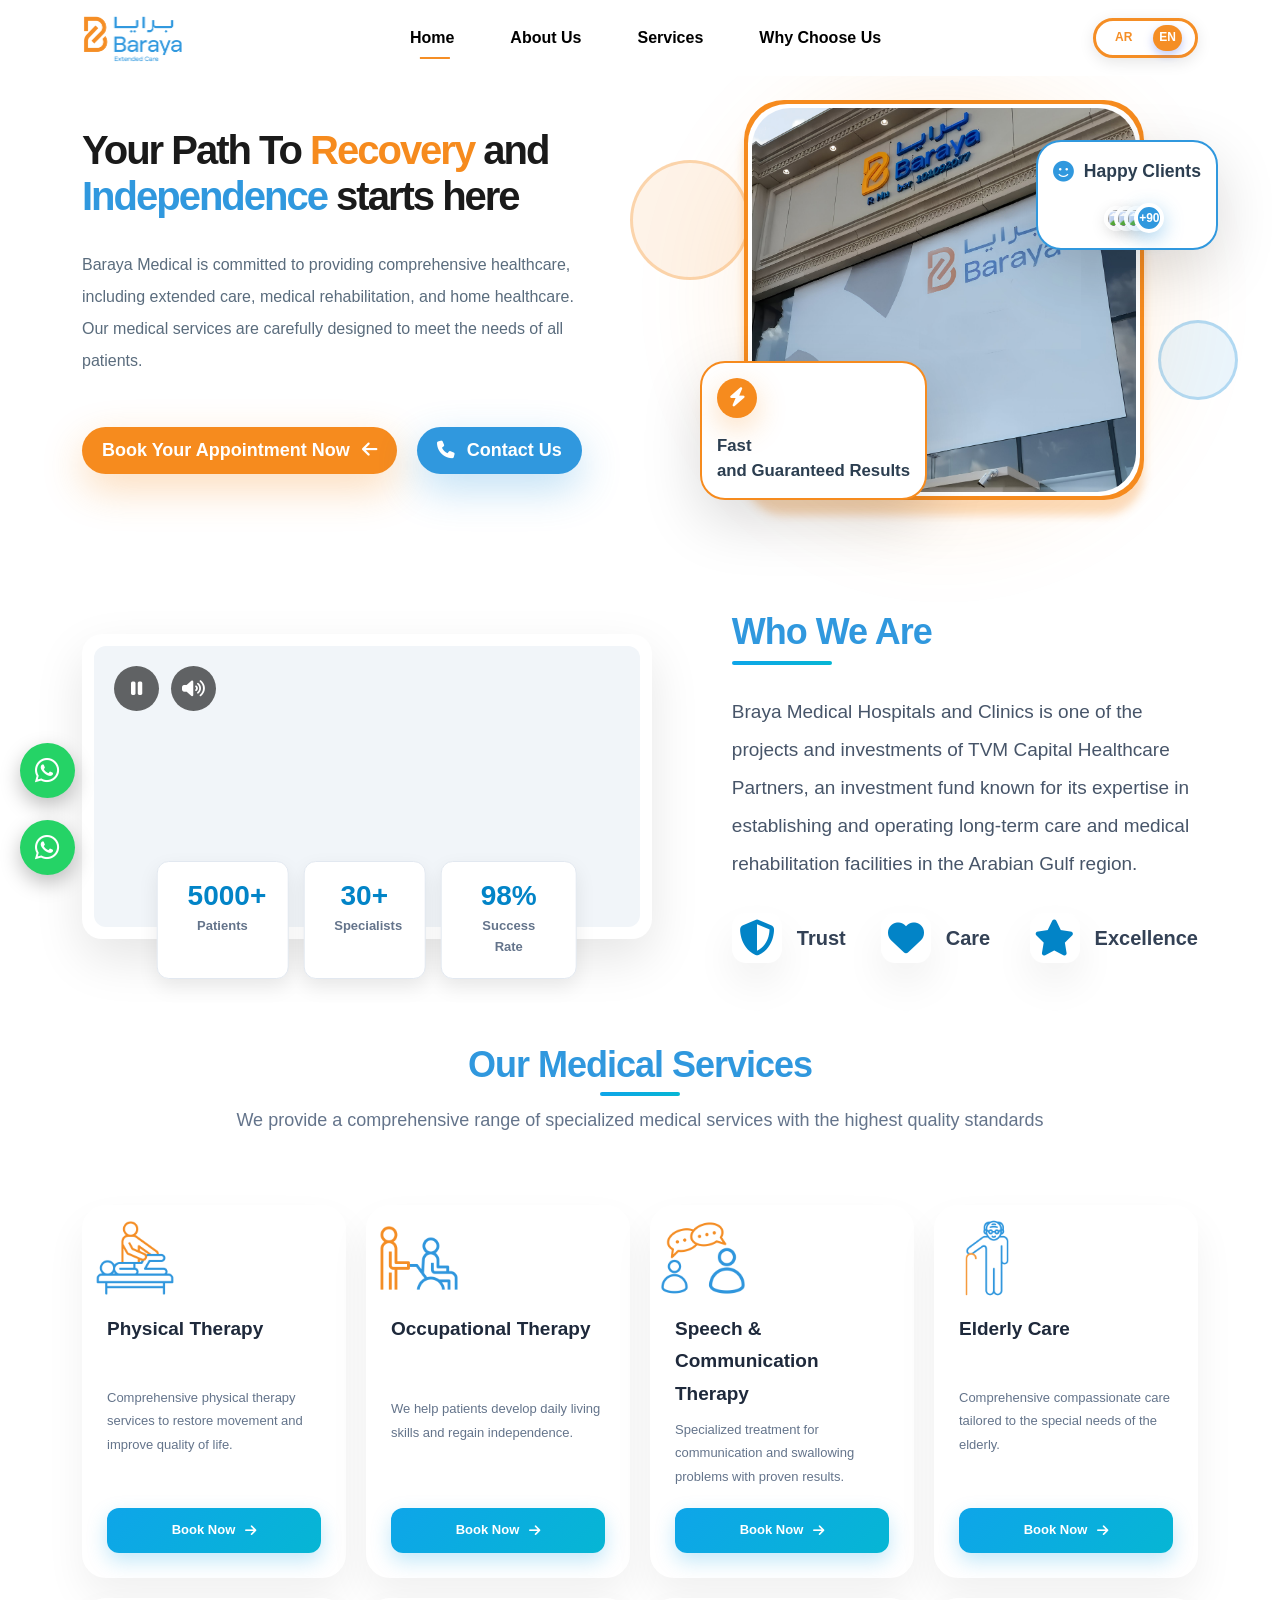
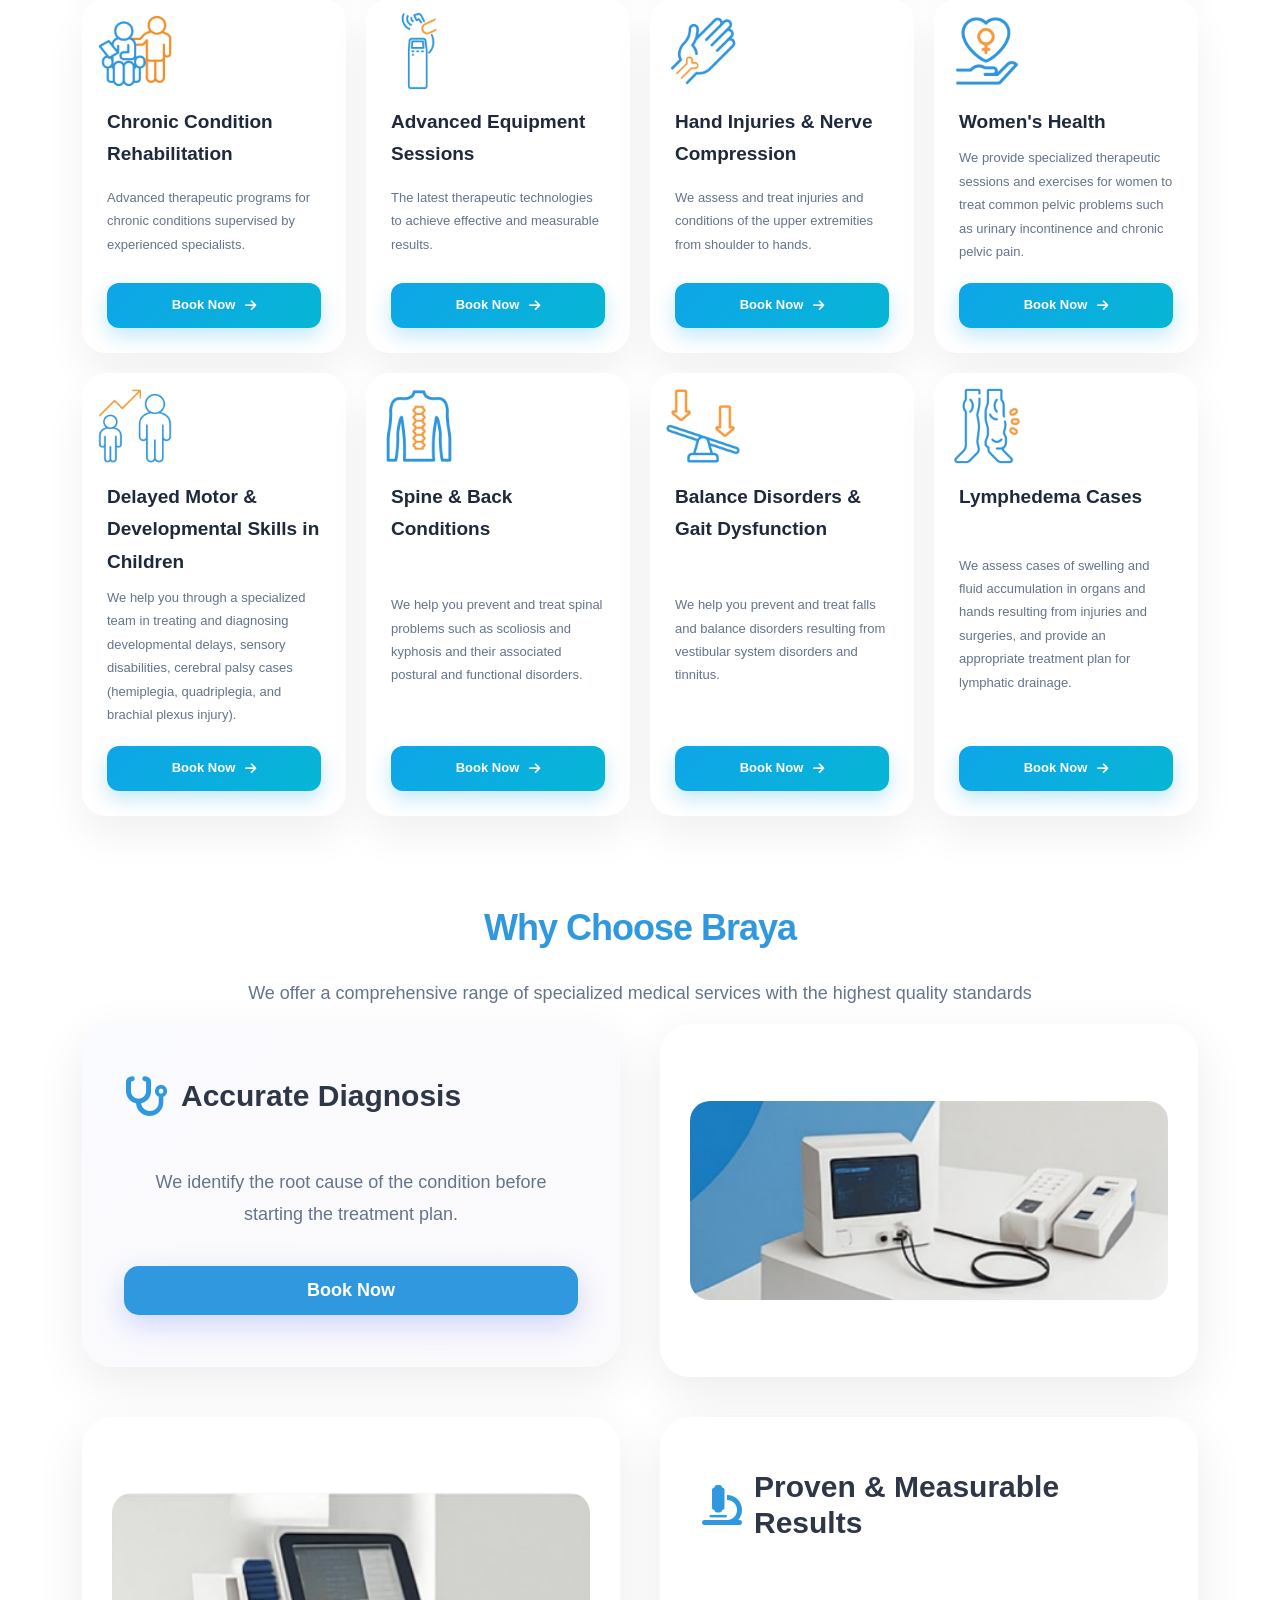
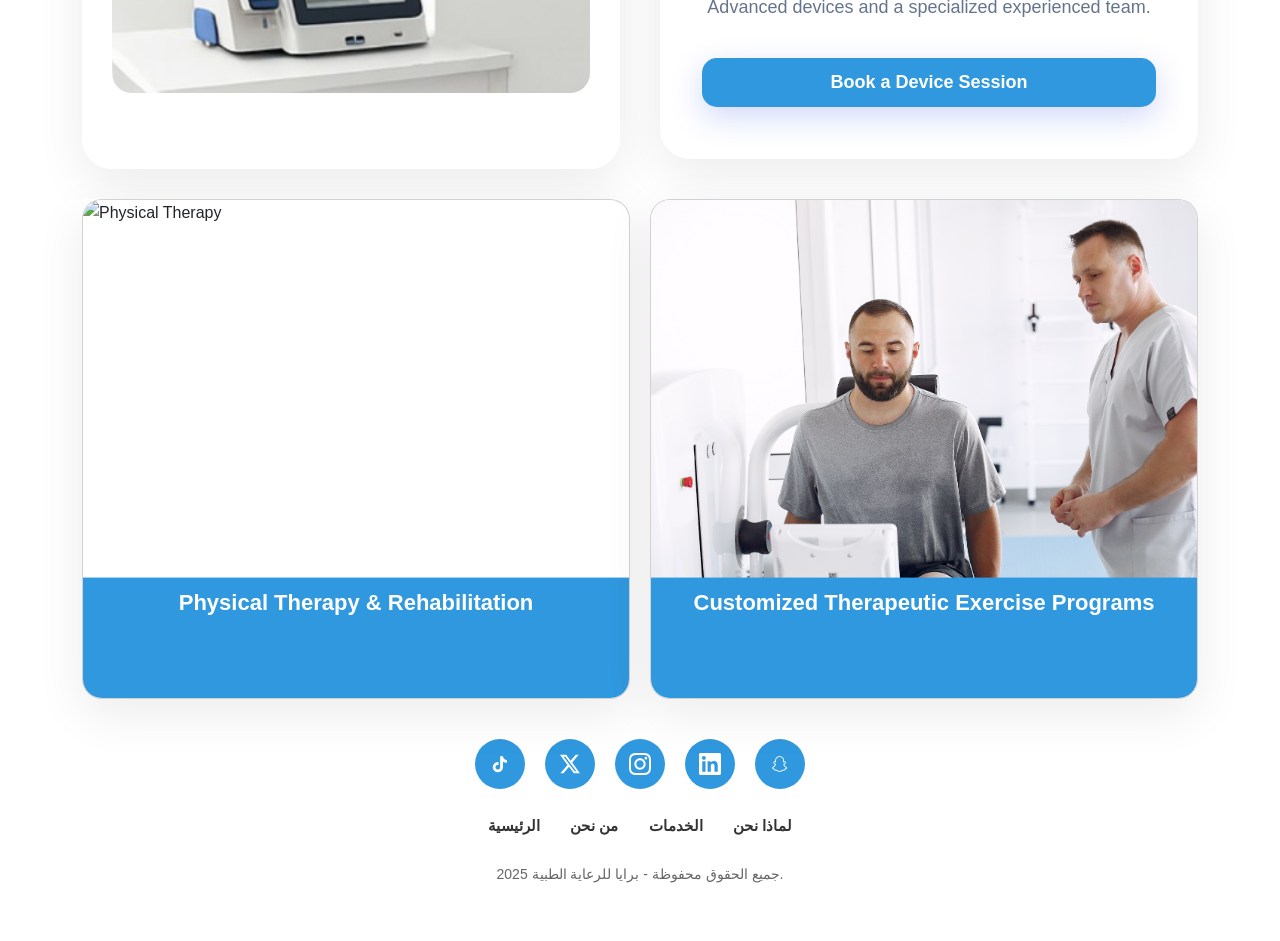
==== index_tow.html @ 31472dff "first commit" ====
<!DOCTYPE html>
<html lang="en">

<head>
    <meta charset="UTF-8">
    <meta name="viewport" content="width=device-width, initial-scale=1.0">
    <title>baraya</title>
    <!-- Bootstrap CSS -->
    <link href="https://cdn.jsdelivr.net/npm/bootstrap@5.3.3/dist/css/bootstrap.min.css" rel="stylesheet">
    <!-- Font Awesome -->
    <link href="https://cdnjs.cloudflare.com/ajax/libs/font-awesome/6.5.2/css/all.min.css" rel="stylesheet">
    <!-- aso -->
    <link rel="stylesheet" href="https://cdnjs.cloudflare.com/ajax/libs/aos/2.3.4/aos.css">
    <!-- Custom CSS -->
    <link href="./assets/css/styles.css" rel="stylesheet">
</head>

<body>
    <header>
        <nav class="navbar navbar-expand-lg fixed-top">
            <div class="container">
                <a class="navbar-brand" href="#">
                    <img src="./assets/img/baraya.png" alt="">
                </a>
                <button class="navbar-toggler" type="button" data-bs-toggle="collapse" data-bs-target="#navbarNav">
                    <span class="navbar-toggler-icon"></span>
                </button>
                <div class="collapse navbar-collapse" id="navbarNav">
                    <ul class="navbar-nav mx-auto mb-2 mb-lg-0">
                        <li class="nav-item">
                            <a class="nav-link active" href="#home">
                                Home
                            </a>
                        </li>
                        <li class="nav-item">
                            <a class="nav-link" href="#about">
                                About Us
                            </a>
                        </li>
                        <li class="nav-item">
                            <a class="nav-link" href="#services">
                                Services
                            </a>
                        </li>
                        <li class="nav-item">
                            <a class="nav-link" href="#why">
                                Why Choose Us
                            </a>
                        </li>


                    </ul>
                    <div class="demo-container">
                        <div class="lang-btn-4" onclick="toggleSwitch(this)">
                            <a href="./index.html" class="lang-option ">AR</a>
                            <a href="./index_tow.html" class="lang-option active">EN</a>
                        </div>
                    </div>
                </div>
            </div>
        </nav>
    </header>


    <main>
        <section class="hero" id="home">
            <div class="container">
                <div class="main_hero_container">
                    <div class="hero-content">
                        <h1>
                            Your Path To
                            <span class="orange-text">Recovery</span> and <span class="blue-text">Independence</span>
                            starts here
                        </h1>

                        <p class="hero-description">
                            Baraya Medical is committed to providing comprehensive healthcare, including extended care,
                            medical rehabilitation, and home healthcare.
                            <br>
                            Our medical services are carefully designed to meet the needs of all patients.
                        </p>

                        <!-- Buttons -->
                        <div class="cta-buttons">
                            <button class="btn btn-orange" id="openBooking">
                                <span>Book Your Appointment Now</span>
                                <i class="fas fa-arrow-left"></i>
                            </button>
                            <a href="tel:+966920014962" class="btn btn-blue">
                                <i class="fas fa-phone"></i>
                                <span>Contact Us</span>
                            </a>
                        </div>
                    </div>

                    <!-- Hero Image -->
                    <div class="hero-image">
                        <div class="image-wrapper">
                            <!-- Decorative Circles -->
                            <div class="deco-circle deco-orange"></div>
                            <div class="deco-circle deco-blue"></div>

                            <!-- Main Image -->
                            <div class="main-image-container">
                                <div class="glow-orange"></div>
                                <div class="image-border">
                                    <div class="image-inner">
                                        <img src="./assets/img/main_top.jpg" alt="أخصائي علاج طبيعي"
                                            class="doctor-image"
                                            onerror="this.src='https://images.unsplash.com/photo-1622253692010-333f2da6031d?w=600&h=600&fit=crop'">
                                    </div>
                                </div>
                            </div>


                            <!-- Floating Cards -->
                            <div class="floating-card card-customers">
                                <div class="card-title">
                                    <i class="fas fa-smile"></i>
                                    <span>Happy Clients</span>
                                </div>
                                <div class="avatars-row">
                                    <img src="https://i.pravatar.cc/150?img=33" alt="Client" class="avatar">
                                    <img src="https://i.pravatar.cc/150?img=12" alt="Client" class="avatar">
                                    <img src="https://i.pravatar.cc/150?img=25" alt="Client" class="avatar">
                                    <div class="avatar-more">+90</div>
                                </div>
                            </div>

                            <div class="floating-card card-rating">
                                <div class="rating-icon">
                                    <i class="fas fa-bolt"></i>
                                </div>
                                <div class="rating-text">Fast<br>and Guaranteed Results</div>
                            </div>
                        </div>
                    </div>
                </div>
            </div>
        </section>

        <section class="who-we-are-section" id="about">
            <div class="container">
                <div class="main_about">
                    <div class="video-container">
                        <div class="video-wrapper">
                            <div class="image-box">
                                <video id="myVideo" width="100%" autoplay loop playsinline>
                                    <source src="./assets/img/vaidou (1).mp4" type="video/mp4">
                                    متصفحك لا يدعم الفيديو.
                                </video>

                                <div class="video-controls">
                                    <button id="playPauseBtn">
                                        <i class="fa-solid fa-pause"></i>
                                    </button>

                                    <button id="muteBtn">
                                        <i class="fa-solid fa-volume-high"></i>
                                    </button>
                                </div>
                            </div>
                        </div>
                        <div class="info-cards">
                            <div class="info-card">
                                <div class="info-number">5000+</div>
                                <div class="info-label">Patients</div>
                            </div>
                            <div class="info-card">
                                <div class="info-number">30+</div>
                                <div class="info-label">Specialists</div>
                            </div>
                            <div class="info-card">
                                <div class="info-number">98%</div>
                                <div class="info-label">Success Rate</div>
                            </div>
                        </div>
                    </div>
                    <div class="values-container_main">
                        <h2 class="section-title">Who We Are</h2>
                        <p class="description-text">
                            Braya Medical Hospitals and Clinics is one of the projects and investments of TVM Capital
                            Healthcare Partners, an investment fund known for its expertise in establishing and
                            operating long-term care and medical rehabilitation facilities in the Arabian Gulf region.
                        </p>
                        <div class="main_item">
                            <div class="value-item">
                                <div class="value-icon">
                                    <i class="fas fa-shield-alt"></i>
                                </div>
                                <span class="value-text">Trust</span>
                            </div>

                            <div class="value-item">
                                <div class="value-icon">
                                    <i class="fas fa-heart"></i>
                                </div>
                                <span class="value-text">Care</span>
                            </div>

                            <div class="value-item">
                                <div class="value-icon">
                                    <i class="fas fa-star"></i>
                                </div>
                                <span class="value-text">Excellence</span>
                            </div>
                        </div>
                    </div>
                </div>
            </div>
        </section>

        <section class="services" id="services">
            <div class="container">
                <div class="section-header">
                    <h2>Our Medical Services</h2>
                    <p class="section-subtitle">We provide a comprehensive range of specialized medical services with
                        the highest quality standards</p>
                </div>

                <div class="services-grid">
                    <div class="service-card">
                        <div class="icon-wrapper">
                            <img src="./assets/img/main_2.png" alt="">
                        </div>
                        <div class="service-content">
                            <h3>Physical Therapy</h3>
                            <p>Comprehensive physical therapy services to restore movement and improve quality of life.
                            </p>
                            <button class="btn-book">
                                <span>Book Now</span>
                                <i class="fas fa-arrow-right"></i>
                            </button>
                        </div>
                    </div>

                    <div class="service-card">
                        <div class="icon-wrapper">
                            <img src="./assets/img/main_1.png" alt="">
                        </div>
                        <div class="service-content">
                            <h3>Occupational Therapy</h3>
                            <p>We help patients develop daily living skills and regain independence.</p>
                            <button class="btn-book">
                                <span>Book Now</span>
                                <i class="fas fa-arrow-right"></i>
                            </button>
                        </div>
                    </div>

                    <div class="service-card">
                        <div class="icon-wrapper">
                            <img src="./assets/img/main_3.png" alt="">
                        </div>
                        <div class="service-content">
                            <h3>Speech & Communication Therapy</h3>
                            <p>Specialized treatment for communication and swallowing problems with proven results.</p>
                            <button class="btn-book">
                                <span>Book Now</span>
                                <i class="fas fa-arrow-right"></i>
                            </button>
                        </div>
                    </div>

                    <div class="service-card">
                        <div class="icon-wrapper">
                            <img src="./assets/img/main_4.png" alt="">
                        </div>
                        <div class="service-content">
                            <h3>Elderly Care</h3>
                            <p>Comprehensive compassionate care tailored to the special needs of the elderly.</p>
                            <button class="btn-book">
                                <span>Book Now</span>
                                <i class="fas fa-arrow-right"></i>
                            </button>
                        </div>
                    </div>

                    <div class="service-card">
                        <div class="icon-wrapper">
                            <img src="./assets/img/main_5.png" alt="">
                        </div>
                        <div class="service-content">
                            <h3>Chronic Condition Rehabilitation</h3>
                            <p>Advanced therapeutic programs for chronic conditions supervised by experienced
                                specialists.</p>
                            <button class="btn-book">
                                <span>Book Now</span>
                                <i class="fas fa-arrow-right"></i>
                            </button>
                        </div>
                    </div>

                    <div class="service-card">
                        <div class="icon-wrapper">
                            <img src="./assets/img/main_6.png" alt="">
                        </div>
                        <div class="service-content">
                            <h3>Advanced Equipment Sessions</h3>
                            <p>The latest therapeutic technologies to achieve effective and measurable results.</p>
                            <button class="btn-book">
                                <span>Book Now</span>
                                <i class="fas fa-arrow-right"></i>
                            </button>
                        </div>
                    </div>

                    <div class="service-card">
                        <div class="icon-wrapper">
                            <img src="./assets/img/main_7.png" alt="">
                        </div>
                        <div class="service-content">
                            <h3>Hand Injuries & Nerve Compression</h3>
                            <p>
                                We assess and treat injuries and conditions of the upper extremities from shoulder to
                                hands.
                            </p>
                            <button class="btn-book">
                                <span>Book Now</span>
                                <i class="fas fa-arrow-right"></i>
                            </button>
                        </div>
                    </div>

                    <div class="service-card">
                        <div class="icon-wrapper">
                            <img src="./assets/img/main_9.png" alt="">
                        </div>
                        <div class="service-content">
                            <h3>Women's Health</h3>
                            <p>
                                We provide specialized therapeutic sessions and exercises for women to treat common
                                pelvic problems such as urinary incontinence and chronic pelvic pain.
                            </p>

                            <button class="btn-book">
                                <span>Book Now</span>
                                <i class="fas fa-arrow-right"></i>
                            </button>
                        </div>
                    </div>

                    <div class="service-card">
                        <div class="icon-wrapper">
                            <img src="./assets/img/main_19.png" alt="">
                        </div>
                        <div class="service-content">
                            <h3>Delayed Motor & Developmental Skills in Children</h3>
                            <p>
                                We help you through a specialized team in treating and diagnosing developmental delays,
                                sensory disabilities, cerebral palsy cases (hemiplegia, quadriplegia, and brachial
                                plexus injury).
                            </p>

                            <button class="btn-book">
                                <span>Book Now</span>
                                <i class="fas fa-arrow-right"></i>
                            </button>
                        </div>
                    </div>

                    <div class="service-card">
                        <div class="icon-wrapper">
                            <img src="./assets/img/main_12.png" alt="">
                        </div>
                        <div class="service-content">
                            <h3>Spine & Back Conditions</h3>
                            <p>
                                We help you prevent and treat spinal problems such as scoliosis and kyphosis and their
                                associated postural and functional disorders.
                            </p>

                            <button class="btn-book">
                                <span>Book Now</span>
                                <i class="fas fa-arrow-right"></i>
                            </button>
                        </div>
                    </div>

                    <div class="service-card">
                        <div class="icon-wrapper">
                            <img src="./assets/img/main_13.png" alt="">
                        </div>
                        <div class="service-content">
                            <h3>Balance Disorders & Gait Dysfunction</h3>
                            <p>
                                We help you prevent and treat falls and balance disorders resulting from vestibular
                                system disorders and tinnitus.
                            </p>

                            <button class="btn-book">
                                <span>Book Now</span>
                                <i class="fas fa-arrow-right"></i>
                            </button>
                        </div>
                    </div>

                    <div class="service-card">
                        <div class="icon-wrapper">
                            <img src="./assets/img/main_14.png" alt="">
                        </div>
                        <div class="service-content">
                            <h3>Lymphedema Cases</h3>
                            <p>
                                We assess cases of swelling and fluid accumulation in organs and hands resulting from
                                injuries and surgeries, and provide an appropriate treatment plan for lymphatic
                                drainage.
                            </p>

                            <button class="btn-book">
                                <span>Book Now</span>
                                <i class="fas fa-arrow-right"></i>
                            </button>
                        </div>
                    </div>

                </div>
            </div>
        </section>

        <section class="main-section" id="why">
            <div class="container">
                <h2 class="section-title_main">Why Choose Braya</h2>
                <p>We offer a comprehensive range of specialized medical services with the highest quality standards</p>
                <div class="content-wrapper">
                    <!-- Feature Card 1 -->
                    <div class="feature-card">
                        <div>
                            <div class="icon-circle">
                                <i class="fa-solid fa-stethoscope"></i>
                                <h3 class="feature-title">Accurate Diagnosis</h3>
                            </div>
                            <p class="feature-text">
                                We identify the root cause of the condition before starting the treatment plan.
                            </p>
                        </div>
                        <a href="#" class="btn-book">Book Now</a>
                    </div>

                    <!-- Device Image 1 -->
                    <div class="device-image">
                        <img src="./assets/img/Scr.png" alt="Medical Device" onerror="this.style.display='none'">
                    </div>

                    <!-- Device Image 2 -->
                    <div class="device-image">
                        <img src="./assets/img/Screenshot 2025-12-13 131904.png" alt="Advanced Equipment"
                            onerror="this.style.display='none'">
                    </div>

                    <!-- Feature Card 2 -->
                    <div class="feature-card">
                        <div>
                            <div class="icon-circle">
                                <i class="fas fa-microscope"></i>
                                <h3 class="feature-title">Proven & Measurable Results</h3>
                            </div>
                            <p class="feature-text">
                                Advanced devices and a specialized experienced team.
                            </p>
                        </div>
                        <a href="#" class="btn-book">Book a Device Session</a>
                    </div>
                </div>
            </div>
        </section>

        <div class="container">
            <div class="main_card_container">
                <div class="card">
                    <img src="https://images.unsplash.com/photo-1576091160399-112ba8d25d1d?w=600&h=800&fit=crop"
                        alt="Physical Therapy" class="card-image">
                    <div class="card-overlay">
                        <div class="card-icon">
                            <div class="gear"></div>
                        </div>
                        <h3 class="card-title">Physical Therapy & Rehabilitation</h3>
                        <p class="card-description">
                            We provide comprehensive physical therapy services, including rehabilitation programs,
                            sports injury treatment, and therapeutic exercise therapy. Our specialized team uses
                            the latest techniques to ensure fast recovery and restore full mobility.
                        </p>
                        <button class="card-btn btn-book">Book Now</button>
                    </div>
                </div>

                <div class="card">
                    <img src="./assets/img/docto.jpg" alt="Therapeutic Exercises" class="card-image">
                    <div class="card-overlay">
                        <div class="card-icon">
                            <div class="gear"></div>
                        </div>
                        <h3 class="card-title">Customized Therapeutic Exercise Programs</h3>
                        <p class="card-description">
                            We design personalized therapeutic exercise programs tailored to each condition,
                            focusing on strengthening muscles, improving flexibility, and enhancing balance
                            and coordination. These programs are suitable for all ages and help prevent
                            future injuries.
                        </p>
                        <button class="card-btn btn-book">Book Now</button>
                    </div>
                </div>
            </div>
        </div>
    </main>


    <footer>
        <div class="footer-content">
            <div class="social-icons">
                <a href="https://www.tiktok.com/@baraya_care" title="TikTok" target="_blank" class="social-icon">
                    <i class="fab fa-tiktok"></i>
                </a>



                <a href="https://x.com/baraya_care" title="X">
                    <svg width="22" height="22" viewBox="0 0 24 24" fill="currentColor">
                        <path
                            d="M18.244 2H21.552L14.324 10.263L22.828 22H16.172L10.956 14.977L4.81 22H1.5L9.228 13.165L1.073 2H7.897L12.606 8.353L18.244 2ZM17.076 19.98H18.91L6.904 4.02H4.94L17.076 19.98Z" />
                    </svg>
                </a>


                <a href="#https://www.instagram.com/baraya_care/?hl=ar" title="إنستغرام">
                    <svg width="22" height="22" fill="currentColor" viewBox="0 0 24 24">
                        <path
                            d="M12 0C8.74 0 8.333.015 7.053.072 5.775.132 4.905.333 4.14.63c-.789.306-1.459.717-2.126 1.384S.935 3.35.63 4.14C.333 4.905.131 5.775.072 7.053.012 8.333 0 8.74 0 12s.015 3.667.072 4.947c.06 1.277.261 2.148.558 2.913.306.788.717 1.459 1.384 2.126.667.666 1.336 1.079 2.126 1.384.766.296 1.636.499 2.913.558C8.333 23.988 8.74 24 12 24s3.667-.015 4.947-.072c1.277-.06 2.148-.262 2.913-.558.788-.306 1.459-.718 2.126-1.384.666-.667 1.079-1.335 1.384-2.126.296-.765.499-1.636.558-2.913.06-1.28.072-1.687.072-4.947s-.015-3.667-.072-4.947c-.06-1.277-.262-2.149-.558-2.913-.306-.789-.718-1.459-1.384-2.126C21.319 1.347 20.651.935 19.86.63c-.765-.297-1.636-.499-2.913-.558C15.667.012 15.26 0 12 0zm0 2.16c3.203 0 3.585.016 4.85.071 1.17.055 1.805.249 2.227.415.562.217.96.477 1.382.896.419.42.679.819.896 1.381.164.422.36 1.057.413 2.227.057 1.266.07 1.646.07 4.85s-.015 3.585-.074 4.85c-.061 1.17-.256 1.805-.421 2.227-.224.562-.479.96-.899 1.382-.419.419-.824.679-1.38.896-.42.164-1.065.36-2.235.413-1.274.057-1.649.07-4.859.07-3.211 0-3.586-.015-4.859-.074-1.171-.061-1.816-.256-2.236-.421-.569-.224-.96-.479-1.379-.899-.421-.419-.69-.824-.9-1.38-.165-.42-.359-1.065-.42-2.235-.045-1.26-.061-1.649-.061-4.844 0-3.196.016-3.586.061-4.861.061-1.17.255-1.814.42-2.234.21-.57.479-.96.9-1.381.419-.419.81-.689 1.379-.898.42-.166 1.051-.361 2.221-.421 1.275-.045 1.65-.06 4.859-.06l.045.03zm0 3.678c-3.405 0-6.162 2.76-6.162 6.162 0 3.405 2.76 6.162 6.162 6.162 3.405 0 6.162-2.76 6.162-6.162 0-3.405-2.76-6.162-6.162-6.162zM12 16c-2.21 0-4-1.79-4-4s1.79-4 4-4 4 1.79 4 4-1.79 4-4 4zm7.846-10.405c0 .795-.646 1.44-1.44 1.44-.795 0-1.44-.646-1.44-1.44 0-.794.646-1.439 1.44-1.439.793-.001 1.44.645 1.44 1.439z" />
                    </svg>
                </a>

                <a href="https://www.linkedin.com/company/barayacare/" title="لينكد إن">
                    <svg width="22" height="22" fill="currentColor" viewBox="0 0 24 24">
                        <path
                            d="M20.447 20.452h-3.554v-5.569c0-1.328-.027-3.037-1.852-3.037-1.853 0-2.136 1.445-2.136 2.939v5.667H9.351V9h3.414v1.561h.046c.477-.9 1.637-1.85 3.37-1.85 3.601 0 4.267 2.37 4.267 5.455v6.286zM5.337 7.433c-1.144 0-2.063-.926-2.063-2.065 0-1.138.92-2.063 2.063-2.063 1.14 0 2.064.925 2.064 2.063 0 1.139-.925 2.065-2.064 2.065zm1.782 13.019H3.555V9h3.564v11.452zM22.225 0H1.771C.792 0 0 .774 0 1.729v20.542C0 23.227.792 24 1.771 24h20.451C23.2 24 24 23.227 24 22.271V1.729C24 .774 23.2 0 22.222 0h.003z" />
                    </svg>
                </a>

                <a href="https://www.snapchat.com/explore/barayacare" title="Snapchat">
                    <i class="fa-brands fa-snapchat"></i>
                </a>


            </div>

            <div class="footer-links d-flex justify-content-center">
                <a class="nav-link ">الرئيسية</a>
                <a class="nav-link " href="#">من نحن</a>
                <a class="nav-link " href="#">الخدمات</a>
                <a class="nav-link" href="#why">لماذا نحن</a>

            </div>

            <div class="copyright">
                <p>2025 جميع الحقوق محفوظة - برايا للرعاية الطبية.</p>
            </div>
        </div>
    </footer>

    <div class="modal" id="bookingModal">
        <div class="modal-content">
            <button class="modal-close" id="closeBooking">×</button>
            <div class="modal-header">
                <h2>Book Your Appointment</h2>
                <p>Fill in the details and we will contact you shortly</p>
            </div>
            <form id="bookingForm">
                <div class="form-group">
                    <label for="name">Name *</label>
                    <input type="text" id="name" required placeholder="Enter your full name">
                </div>
                <div class="form-group">
                    <label for="phone">Phone Number *</label>
                    <input type="tel" id="phone" required placeholder="Enter your phone number">
                </div>
                <div class="form-group">
                    <label for="comment">Comment (Optional)</label>
                    <textarea id="comment" placeholder="Add any notes or additional details"></textarea>
                </div>
                <button type="submit" class="btn-submit">Submit Booking</button>
            </form>
        </div>
    </div>

    <div class="modal" id="successModal">
        <div class="modal-content success-modal">
            <button class="modal-close" id="closeSuccess">×</button>
            <div class="success-icon">
                <i class="fas fa-check"></i>
            </div>
            <h2>Your booking has been sent successfully</h2>
            <p>We will contact you as soon as possible</p>
        </div>
    </div>


    <div class="whatsapp-floating">
        <a href="https://wa.me/966556339036" target="_blank" class="wa-icon wa-one" data-city="الرياض">
            <i class="fa-brands fa-whatsapp"></i>
        </a>

        <a href="https://wa.me/966555970651" target="_blank" class="wa-icon wa-two" data-city="جدة">
            <i class="fa-brands fa-whatsapp"></i>
        </a>
    </div>

    <script src="https://cdnjs.cloudflare.com/ajax/libs/aos/2.3.4/aos.js"></script>
    <script>
        AOS.init({
            once: false,
            mirror: true
        });

        document.addEventListener("DOMContentLoaded", function () {
            console.log("DOM loaded - Starting initialization");

            const navLinks = document.querySelectorAll('.navbar-nav .nav-link');
            console.log("Found nav links:", navLinks.length);

            navLinks.forEach(link => {
                link.addEventListener('click', function (e) {
                    const href = this.getAttribute('href');
                    console.log("Nav link clicked:", href);

                    if (href.startsWith('#')) {
                        e.preventDefault();

                        const targetId = href;
                        const targetSection = document.querySelector(targetId);

                        if (targetSection) {
                            const navbar = document.querySelector('.navbar');
                            const navbarHeight = navbar ? navbar.offsetHeight : 0;
                            const targetPosition = targetSection.offsetTop - navbarHeight;

                            window.scrollTo({
                                top: targetPosition,
                                behavior: 'smooth'
                            });

                            const navbarCollapse = document.querySelector('.navbar-collapse');
                            if (navbarCollapse && navbarCollapse.classList.contains('show')) {
                                const bsCollapse = new bootstrap.Collapse(navbarCollapse, {
                                    toggle: true
                                });
                            }

                            navLinks.forEach(nav => nav.classList.remove('active'));
                            this.classList.add('active');
                        } else {
                            console.warn("Section not found:", targetId);
                        }
                    }
                });
            });

            window.addEventListener('scroll', function () {
                let current = '';
                const sections = document.querySelectorAll('section[id]');
                const navbar = document.querySelector('.navbar');
                const navbarHeight = navbar ? navbar.offsetHeight : 0;

                sections.forEach(section => {
                    const sectionTop = section.offsetTop - navbarHeight - 100;
                    const sectionHeight = section.offsetHeight;

                    if (window.pageYOffset >= sectionTop &&
                        window.pageYOffset < sectionTop + sectionHeight) {
                        current = section.getAttribute('id');
                    }
                });

                navLinks.forEach(link => {
                    link.classList.remove('active');
                    if (link.getAttribute('href') === `#${current}`) {
                        link.classList.add('active');
                    }
                });
            });

            const bookBtns = document.querySelectorAll(".btn-book, .btn-primary");
            const bookingModal = document.getElementById("bookingModal");
            const successModal = document.getElementById("successModal");
            const closeBooking = document.getElementById("closeBooking");
            const closeSuccess = document.getElementById("closeSuccess");
            const bookingForm = document.getElementById("bookingForm");

            console.log("Found booking buttons:", bookBtns.length);
            console.log("Booking modal:", bookingModal);
            console.log("Success modal:", successModal);

            bookBtns.forEach((btn, index) => {
                console.log("Adding listener to button", index + 1);
                btn.addEventListener("click", function (e) {
                    e.preventDefault();
                    console.log("Booking button clicked!", index + 1);
                    if (bookingModal) {
                        bookingModal.classList.add("show");
                        document.body.style.overflow = "hidden";
                    }
                });
            });

            if (closeBooking) {
                closeBooking.addEventListener("click", function () {
                    console.log("Close booking clicked");
                    bookingModal.classList.remove("show");
                    document.body.style.overflow = "auto";
                });
            }

            if (closeSuccess) {
                closeSuccess.addEventListener("click", function () {
                    console.log("Close success clicked");
                    successModal.classList.remove("show");
                    document.body.style.overflow = "auto";
                });
            }

            if (bookingForm) {
                bookingForm.addEventListener("submit", function (e) {
                    e.preventDefault();
                    console.log("Form submitted");

                    const name = document.getElementById("name").value;
                    const phone = document.getElementById("phone").value;
                    const comment = document.getElementById("comment").value;

                    console.log("Booking Data:", { name, phone, comment });

                    bookingModal.classList.remove("show");
                    successModal.classList.add("show");

                    bookingForm.reset();

                    setTimeout(function () {
                        successModal.classList.remove("show");
                        document.body.style.overflow = "auto";
                    }, 3000);
                });
            }

            window.addEventListener("click", function (e) {
                if (e.target === bookingModal) {
                    bookingModal.classList.remove("show");
                    document.body.style.overflow = "auto";
                }
                if (e.target === successModal) {
                    successModal.classList.remove("show");
                    document.body.style.overflow = "auto";
                }
            });

            document.addEventListener("keydown", function (e) {
                if (e.key === "Escape") {
                    if (bookingModal) bookingModal.classList.remove("show");
                    if (successModal) successModal.classList.remove("show");
                    document.body.style.overflow = "auto";
                }
            });

            console.log("All event listeners initialized successfully");
        });
    </script>
    <script src="https://unpkg.com/@studio-freight/lenis@1.0.42/bundled/lenis.min.js"></script>
    <script src="https://cdnjs.cloudflare.com/ajax/libs/bootstrap/5.3.2/js/bootstrap.bundle.min.js"></script>
    <script src="./assets/js/main.js"></script>
</body>

</html>
---- assets/css/styles.css ----
* {
    padding: 0;
    margin: 0;
    box-sizing: border-box;
}

html {
    scroll-behavior: smooth;
    overflow-x: hidden;
}




body::-webkit-scrollbar {
    width: 12px;
}

body::-webkit-scrollbar-track {
    background: #ffffff;
}

body::-webkit-scrollbar-thumb {
    background-color: var(--main-color);
    border: 3px solid #ffffff;
}


:root {
    --main-color: #F58E25;
    --tow-color: #3098DE;
}

body {
    color: #333;
    line-height: 1.6;
    direction: ltr;
    overflow-x: hidden;
    font-family: 'Almarai', sans-serif;
    overflow-x: hidden !important;

}

a {
    text-decoration: none;
    color: inherit;
}


/* header start */

.lang-btn-1 {
    background: var(--main-color);
    color: white;
    border: none;
    padding: 12px 30px;
    border-radius: 50px;
    font-size: 16px;
    font-weight: 600;
    cursor: pointer;
    box-shadow: 0 8px 20px rgba(0, 0, 0, 0.2);
    transition: all 0.3s ease;
    display: flex;
    align-items: center;
    gap: 10px;
}

.lang-btn-1:hover {
    transform: translateY(-2px);
    box-shadow: 0 12px 30px rgba(0, 0, 0, 0.3);
}

.lang-btn-1:active {
    transform: translateY(0);
}

.lang-btn-2 {
    background: rgba(255, 255, 255, 0.2);
    backdrop-filter: blur(10px);
    border: 1px solid rgba(255, 255, 255, 0.3);
    color: white;
    padding: 12px 30px;
    border-radius: 15px;
    font-size: 16px;
    font-weight: 600;
    cursor: pointer;
    box-shadow: 0 8px 32px rgba(0, 0, 0, 0.1);
    transition: all 0.3s ease;
    display: flex;
    align-items: center;
    gap: 10px;
}

.lang-btn-2:hover {
    background: rgba(255, 255, 255, 0.3);
    transform: translateY(-2px);
}

.lang-btn-3 {
    background: white;
    color: #667eea;
    border: none;
    padding: 12px 30px;
    border-radius: 12px;
    font-size: 16px;
    font-weight: 700;
    cursor: pointer;
    box-shadow: 0 5px 15px rgba(0, 0, 0, 0.2);
    transition: all 0.3s cubic-bezier(0.68, -0.55, 0.265, 1.55);
    display: flex;
    align-items: center;
    gap: 12px;
    position: relative;
    overflow: hidden;
}

.lang-btn-3::before {
    content: '';
    position: absolute;
    top: 0;
    left: -100%;
    width: 100%;
    height: 100%;
    background: linear-gradient(90deg, transparent, rgba(102, 126, 234, 0.2), transparent);
    transition: left 0.5s;
}

.lang-btn-3:hover::before {
    left: 100%;
}

.lang-btn-3:hover {
    transform: scale(1.05);
    box-shadow: 0 8px 25px rgba(0, 0, 0, 0.3);
}

.lang-btn-4 {
    background: white;
    border: 3px solid var(--main-color);
    padding: 4px 13px;
    border-radius: 50px;
    cursor: pointer;
    display: flex;
    align-items: center;
    gap: 15px;
    transition: all 0.3s ease;
    box-shadow: 0 4px 15px rgba(0, 0, 0, 0.1);
}

.lang-option {
    padding: 3px 6px;
    border-radius: 25px;
    font-weight: 600;
    font-size: 12px;
    transition: all 0.3s ease;
    color: var(--main-color);
}

.lang-option.active {
    background: var(--main-color);
    color: white;
    box-shadow: 0 4px 10px rgba(102, 126, 234, 0.4);
}

.lang-btn-4:hover {
    transform: translateY(-2px);
    box-shadow: 0 6px 20px rgba(0, 0, 0, 0.15);
}

.lang-btn-5 {
    background: transparent;
    color: white;
    border: 2px solid white;
    padding: 10px 25px;
    border-radius: 8px;
    font-size: 15px;
    font-weight: 600;
    cursor: pointer;
    transition: all 0.3s ease;
    display: flex;
    align-items: center;
    gap: 10px;
    letter-spacing: 1px;
}

.lang-btn-5:hover {
    background: white;
    color: #667eea;
    transform: translateX(5px);
}

.globe-icon {
    font-size: 20px;
    animation: rotate 3s linear infinite;
}

@keyframes rotate {
    from {
        transform: rotate(0deg);
    }

    to {
        transform: rotate(360deg);
    }
}

.lang-btn-1:hover .globe-icon,
.lang-btn-2:hover .globe-icon,
.lang-btn-3:hover .globe-icon {
    animation-duration: 1s;
}

.demo-container {
    backdrop-filter: blur(10px);
    border-radius: 20px;
    display: flex;
    flex-direction: column;
    gap: 20px;
    align-items: center;
}

.demo-label {
    color: white;
    font-size: 14px;
    font-weight: 500;
    opacity: 0.9;
}

.navbar {
    background: rgba(255, 255, 255, 0.95);
    backdrop-filter: blur(20px);
    transition: all 0.3s ease;
}

.navbar-brand img {
    width: 100px;
    height: 50px;
}

.navbar-brand:hover {
    transform: scale(1.05);
}

.nav-link {
    color: #333;
    font-weight: 600;
    margin: 0 20px;
    position: relative;
    transition: color 0.3s ease;
}

.nav-link::after {
    content: '';
    position: absolute;
    bottom: 0;
    right: 0;
    width: 0;
    height: 2px;
    background: var(--main-color);
    transition: width 0.3s ease;
}

.nav-link:hover {
    color: var(--main-color);
}

.nav-link:hover::after {
    width: 100%;
}

.nav-link.active {
    color: var(--main-color);
}

.btn-contact {
    background: var(--main-color);
    color: white;
    padding: 5px 20px;
    border-radius: 5px;
    border: none;
    font-weight: 600;
    transition: all 0.3s ease;
    -webkit-border-radius: 5px;
    -moz-border-radius: 5px;
    -ms-border-radius: 5px;
    -o-border-radius: 5px;
}

.btn-contact:hover {
    transform: translateY(-2px);
    background-color: var(--tow-color);
    color: white;
}

.navbar-toggler {
    border: none;
    padding: 8px;
}

.navbar-toggler:focus {
    box-shadow: none;
}

.navbar-toggler-icon {
    background-image: url("data:image/svg+xml,%3csvg xmlns='http://www.w3.org/2000/svg' viewBox='0 0 30 30'%3e%3cpath stroke='rgba(102, 126, 234, 1)' stroke-linecap='round' stroke-miterlimit='10' stroke-width='2' d='M4 7h22M4 15h22M4 23h22'/%3e%3c/svg%3e");
}


/* Hero Section */
.hero .main_hero_container {
    display: grid;
    padding-top: 100px;
    padding-bottom: 30px;
    grid-template-columns: 1fr 1fr;
    align-items: center;
    gap: 100px;
}

@media(max-width:991px) {
    .hero .main_hero_container {
        grid-template-columns: 1fr;
    }
}

.hero .hero-content {
    animation: fadeInUp 1s ease;
}

@keyframes fadeInUp {
    from {
        opacity: 0;
        transform: translateY(40px);
    }

    to {
        opacity: 1;
        transform: translateY(0);
    }
}

.hero .badge {
    display: inline-flex;
    align-items: center;
    gap: 12px;
    padding: 11px 12px;
    background: #fff5ed;
    border: 2px solid #f68b1e;
    border-radius: 50px;
    margin-bottom: 11px;
    font-weight: 700;
    color: #f68b1e;
    font-size: 1rem;
}

.hero .badge i {
    font-size: 1rem;
}

.hero h1 {
    font-size: 2.5rem;
    font-weight: 900;
    color: #1a1a1a;
    line-height: 1.15;
    margin-bottom: 30px;
    letter-spacing: -2px;
}

.hero .orange-text {
    color: #f68b1e;
}

.hero .blue-text {
    color: #3098DE;
}

.hero .hero-description {
    color: #5a6c7d;
    font-size: 1rem;
    line-height: 2;
    margin-bottom: 50px;
    font-weight: 400;
}

/* Buttons */
.hero .cta-buttons {
    display: flex;
    gap: 20px;
}

.hero .btn {
    padding: 10px 20px;
    border: none;
    border-radius: 50px;
    font-size: 18px;
    font-weight: 600;
    cursor: pointer;
    transition: all 0.3s ease;
    display: inline-flex;
    align-items: center;
    gap: 12px;
}

.hero .btn i {
    font-size: 1.1rem;
}

.hero .btn-orange {
    background: #f68b1e;
    color: #ffffff;
    box-shadow: 0 15px 40px rgba(246, 139, 30, 0.3);
}

.hero .btn-orange:hover {
    background: #e57a0e;
    color: #ffffff;
    transform: translateY(-3px);
    box-shadow: 0 20px 50px rgba(246, 139, 30, 0.4);
}

.hero .btn-blue {
    background: #3098DE;
    color: #ffffff;
    box-shadow: 0 15px 40px rgba(48, 152, 222, 0.3);
}

.hero .btn-blue:hover {
    background: #2080c5;
    color: #ffffff;
    transform: translateY(-3px);
    box-shadow: 0 20px 50px rgba(48, 152, 222, 0.4);
}

/* Hero Image */
.hero .hero-image {
    position: relative;
    animation: fadeInRight 1s ease 0.3s backwards;
}

@keyframes fadeInRight {
    from {
        opacity: 0;
        transform: translateX(50px);
    }

    to {
        opacity: 1;
        transform: translateX(0);
    }
}

.hero .image-wrapper {
    position: relative;
    width: 100%;
    max-width: 550px;
    margin: 0 auto;
}

.hero .main-image-container {
    position: relative;
    width: 400px;
    height: 400px;
    margin: 0 auto;
}

.hero .glow-orange {
    position: absolute;
    width: 100%;
    height: 100%;
    border-radius: 50%;
    background: #f68b1e;
    opacity: 0.15;
    filter: blur(60px);
    animation: pulseOrange 3s ease-in-out infinite;
}

@keyframes pulseOrange {

    0%,
    100% {
        transform: scale(1);
        opacity: 0.15;
    }

    50% {
        transform: scale(1.1);
        opacity: 0.25;
    }
}

.hero .image-border {
    position: relative;
    width: 100%;
    height: 100%;
    border-radius: 10%;
    padding: 4px;
    background: #f68b1e;
    box-shadow: 0 15px 10px rgba(246, 139, 30, 0.3);
    -webkit-border-radius: 10%;
    -moz-border-radius: 10%;
    -ms-border-radius: 10%;
    -o-border-radius: 10%;
}

.hero .image-inner {
    width: 100%;
    height: 100%;
    border-radius: 10%;
    overflow: hidden;
    background: #ffffff;
    padding: 4px;
    -webkit-border-radius: 10%;
    -moz-border-radius: 10%;
    -ms-border-radius: 10%;
    -o-border-radius: 10%;
}

.hero .doctor-image {
    width: 100%;
    height: 100%;
    object-fit: cover;
    border-radius: 10%;
    -webkit-border-radius: 10%;
    -moz-border-radius: 10%;
    -ms-border-radius: 10%;
    -o-border-radius: 10%;
}

/* Floating Cards */
.hero .floating-card {
    position: absolute;
    background: #ffffff;
    border-radius: 25px;
    padding: 15px;
    box-shadow: 0 20px 60px rgba(0, 0, 0, 0.15);
    z-index: 10;
}

.hero .card-customers {
    top: 40px;
    right: -20px;
    border: 2px solid #3098DE;
    animation: floatCard 3s ease-in-out infinite;
}

@keyframes floatCard {

    0%,
    100% {
        transform: translateY(0);
    }

    50% {
        transform: translateY(-15px);
    }
}

.hero .card-title {
    font-weight: 800;
    color: #2c3e50;
    font-size: 1.1rem;
    margin-bottom: 18px;
    display: flex;
    align-items: center;
    gap: 10px;
}

.hero .card-title i {
    color: #3098DE;
    font-size: 1.3rem;
}

.hero .avatars-row {
    display: flex;
    align-items: center;
    justify-content: center;
}

.hero .avatar {
    width: 25px;
    height: 25px;
    border-radius: 50%;
    border: 4px solid white;
    margin-right: -15px;
    object-fit: cover;
    box-shadow: 0 4px 15px rgba(0, 0, 0, 0.1);
}

.hero .avatar-more {
    width: 30px;
    height: 30px;
    border-radius: 50%;
    background: #3098DE;
    color: white;
    display: flex;
    align-items: center;
    justify-content: center;
    font-weight: 900;
    font-size: 12px;
    border: 4px solid white;
    margin-right: -15px;
    box-shadow: 0 6px 20px rgba(48, 152, 222, 0.4);
}

.hero .card-rating {
    bottom: 0px;
    left: 10px;
    border: 2px solid #f68b1e;
    animation: floatCard2 4s ease-in-out infinite;
}

@keyframes floatCard2 {

    0%,
    100% {
        transform: translateY(0) rotate(0deg);
    }

    50% {
        transform: translateY(-12px) rotate(-2deg);
    }
}

.hero .rating-icon {
    width: 40px;
    height: 40px;
    background: #f68b1e;
    border-radius: 20px;
    display: flex;
    align-items: center;
    justify-content: center;
    font-size: 1.2rem;
    margin-bottom: 15px;
    box-shadow: 0 10px 30px rgba(246, 139, 30, 0.3);
    color: white;
}

.hero .rating-text {
    color: #2c3e50;
    font-weight: 800;
    font-size: 1.05rem;
    line-height: 1.5;
}

/* Decorative Elements */
.hero .deco-circle {
    position: absolute;
    border-radius: 50%;
    z-index: 0;
}

.hero .deco-orange {
    width: 120px;
    height: 120px;
    background: rgba(246, 139, 30, 0.1);
    border: 3px solid rgba(246, 139, 30, 0.3);
    top: 15%;
    left: -60px;
    animation: rotate 20s linear infinite;
}

.hero .deco-blue {
    width: 80px;
    height: 80px;
    background: rgba(48, 152, 222, 0.1);
    border: 3px solid rgba(48, 152, 222, 0.3);
    bottom: 25%;
    right: -40px;
    animation: rotate 15s linear infinite reverse;
}

@keyframes rotate {
    from {
        transform: rotate(0deg);
    }

    to {
        transform: rotate(360deg);
    }
}

/* Responsive */
@media (max-width: 1200px) {
    .hero {
        grid-template-columns: 1fr;
        padding: 80px 60px;
        gap: 60px;
    }

    .hero .main_hero_container {
        padding-top: 50px !important;
    }

    .hero .main-image-container {
        width: 450px;
        height: 450px;
    }
}

@media (max-width: 768px) {
    .hero {
        padding: 36px 7px;
        text-align: center;
    }

    .hero h1 {
        font-size: 1.8rem;
    }

    .hero .cta-buttons {
        flex-direction: column;
    }

    .hero .btn {
        width: 100%;
        justify-content: center;
    }

    .hero .main-image-container {
        width: 350px;
        height: 350px;
    }

    .hero .floating-card {
        padding: 20px;
    }

    .hero .card-customers {
        right: -10px;
    }

    .hero .card-rating {
        left: -20px;
    }

    .hero .deco-orange {
        display: none;
    }
}

/* about */

.who-we-are-section {
    padding: 40px 0;
    margin-bottom: 40px;
}


.video {
    max-width: 440px;
    width: 100%;
    margin: 0 auto;
    border-radius: 20px;
    overflow: hidden;
    box-shadow: 0 8px 30px rgba(0, 0, 0, 0.15);
}

.video video {
    width: 100%;
    height: 350px;
    object-fit: cover;
    border-radius: 12px;
    box-shadow: 0 4px 15px rgba(0, 0, 0, 0.2);
}

@media (max-width: 768px) {
    .video video {
        height: 300px;
    }
}

.section-title {
    color: #1e3a5f;
    font-size: 48px;
    font-weight: 700;
}

.main_about {
    display: flex;
    align-items: center;
    justify-content: space-between;
}

@media (max-width: 992px) {
    .main_about {
        flex-direction: column;
        gap: 30px;
    }
}

.main_item {
    display: flex;
    gap: 50px;
}

.value-item {
    display: flex;
    align-items: center;
    gap: 15px;
}



.value-text {
    color: #1e3a5f;
    font-size: 24px;
    font-weight: 600;
}

.description-text {
    color: #4a5568;
    font-size: 20px;
    line-height: 1.8;
    max-width: 600px;
    padding-top: 20px;
}

@media (max-width: 768px) {
    .section-title {
        font-size: 36px;
    }

    .values-container {
        gap: 30px;
    }

    .value-icon {
        width: 30px;
        height: 30px;
        font-size: 14px;
    }

    .value-text {
        font-size: 20px;
    }

    .description-text {
        font-size: 18px;
    }
}

/* services section */

.services h2 {
    text-align: center;
    color: #1e3a5f;
    font-weight: bold;
    font-size: 2.5rem;
    margin-bottom: 50px;
}

.service-card {
    background: white;
    border-radius: 15px;
    padding: 30px;
    box-shadow: 0 20px 40px rgba(0, 0, 0, 0.064);
    transition: transform 0.3s ease, box-shadow 0.3s ease;
    height: 100%;

}

.service-icon {
    border-radius: 12px;
    display: flex;
    gap: 10px;
    align-items: center;
}

.service-icon i {
    font-size: 30px;
    color: var(--tow-color);
}



.service-card h3 {
    color: #1e3a5f;
    font-weight: bold;
    font-size: 1.7rem;
}



.service-card p {
    color: #666;
    font-size: 1.2rem;
    margin-bottom: 20px;
    line-height: 1.6;
}

.btn-book {
    background: var(--tow-color);
    color: white;
    border: none;
    padding: 10px 25px;
    border-radius: 5px;
    font-weight: 500;
    transition: all 0.3s ease;
}

.btn-book:hover {
    background: var(--main-color);
    transform: translateY(-2px);
    color: #fff;
    box-shadow: 0 4px 8px rgba(33, 150, 243, 0.3);
}

.wave-decoration {
    position: absolute;
    bottom: 0;
    left: 0;
    width: 100%;
    height: 200px;
    overflow: hidden;
    pointer-events: none;
}

.wave-decoration::before {
    content: '';
    position: absolute;
    bottom: 0;
    right: 0;
    width: 60%;
    height: 100%;
    background: linear-gradient(135deg, #2196F3 0%, #FF9800 100%);
    clip-path: polygon(30% 0%, 100% 0%, 100% 100%, 0% 100%);
    border-top-left-radius: 100px;
}



/* main-section */

.main-section {
    position: relative;
    overflow: hidden;
    padding: 30px 0;
}

.orange-shape {
    position: absolute;
    top: -100px;
    left: -100px;
    width: 500px;
    height: 500px;
    background: linear-gradient(135deg, #ff9933 0%, #ff6600 100%);
    border-radius: 50%;
    z-index: 0;
}

.blue-shape {
    position: absolute;
    top: -50px;
    left: 100px;
    width: 400px;
    height: 400px;
    background: linear-gradient(135deg, #0077cc 0%, #0099ff 100%);
    border-radius: 50%;
    z-index: 1;
}

.content-wrapper {
    position: relative;
    z-index: 2;
}

.section-title {
    color: #1e3a5f;
    font-size: 2.5rem;
    font-weight: 700;
    margin-bottom: 10px;
}

.feature-card {
    background: white;
    border-radius: 15px;
    padding: 30px;
    margin-bottom: 10px;
    box-shadow: 0 20px 40px rgba(0, 0, 0, 0.064);
    transition: transform 0.3s ease;
}

.icon-circle {
    display: flex;
    align-items: center;
    gap: 12px;
}


.icon-circle i {
    font-size: 28px;
    color: var(--tow-color);
}

.feature-title {
    color: #1e3a5f;
    font-size: 1.5rem;
    font-weight: 700;
}

.feature-text {
    color: #6c757d;
    font-size: 1rem;
    line-height: 1.6;
    margin-bottom: 20px;
}


.device-image {
    border-radius: 15px;
    position: relative;
    overflow: hidden;
}


.device-img {
    width: 100%;
    height: auto;
    position: relative;
    z-index: 1;
}

.right-feature {
    display: flex;
    align-items: center;
    gap: 20px;
    background: white;
    border-radius: 15px;
    padding: 30px;
    box-shadow: 0 4px 15px rgba(0, 0, 0, 0.1);
    margin-bottom: 20px;
}

@media (max-width: 768px) {
    .section-title {
        font-size: 2rem;
    }

    .orange-shape,
    .blue-shape {
        width: 300px;
        height: 300px;
    }
}


/* Modal Styles */
.modal {
    display: none;
    position: fixed;
    top: 0;
    left: 0;
    width: 100%;
    height: 100%;
    background: rgba(0, 0, 0, 0.7);
    z-index: 1000;
    opacity: 0;
    transition: opacity 0.3s ease;
}

.modal.show {
    display: flex;
    align-items: center;
    justify-content: center;
    opacity: 1;
}

.modal-content {
    background: white;
    border-radius: 20px;
    padding: 40px;
    max-width: 500px;
    width: 90%;
    position: relative;
    transform: scale(0.7);
    transition: transform 0.3s ease;
    box-shadow: 0 20px 60px rgba(0, 0, 0, 0.3);
}

.modal.show .modal-content {
    transform: scale(1);
}

.modal-close {
    position: absolute;
    top: 20px;
    left: 20px;
    background: none;
    border: none;
    width: 35px;
    height: 35px;
    border-radius: 50%;
    cursor: pointer;
    font-size: 20px;
    color: #4a5568;
    transition: all 0.3s ease;
}



.modal-header {
    text-align: center;
    margin-bottom: 30px;
}

.modal-header h2 {
    color: #2d3748;
    font-size: 28px;
    margin-bottom: 10px;
}

.modal-header p {
    color: #718096;
    font-size: 14px;
}

.form-group {
    margin-bottom: 25px;
    text-align: right;
}

.form-group label {
    display: block;
    margin-bottom: 8px;
    color: #2d3748;
    font-weight: 600;
    font-size: 15px;
}

.form-group input,
.form-group textarea {
    width: 100%;
    padding: 12px 15px;
    border: 2px solid #e2e8f0;
    border-radius: 10px;
    font-size: 15px;
    transition: all 0.3s ease;
    font-family: 'Segoe UI', Tahoma, Geneva, Verdana, sans-serif;
}

.form-group input:focus,
.form-group textarea:focus {
    outline: none;
    border-color: #667eea;
    box-shadow: 0 0 0 3px rgba(102, 126, 234, 0.1);
}

.form-group textarea {
    resize: vertical;
    min-height: 100px;
}

.btn-submit {
    width: 100%;
    background: var(--tow-color);
    color: white;
    border: none;
    padding: 15px;
    border-radius: 10px;
    font-size: 18px;
    font-weight: bold;
    cursor: pointer;
    transition: all 0.3s ease;
}

.btn-submit:hover {
    transform: translateY(-2px);
    box-shadow: 0 6px 20px rgba(102, 126, 234, 0.4);
}

/* Success Modal */
.success-modal {
    text-align: center;
}

.success-icon {
    width: 100px;
    height: 100px;
    background: linear-gradient(135deg, #48bb78 0%, #38a169 100%);
    border-radius: 50%;
    display: flex;
    align-items: center;
    justify-content: center;
    margin: 0 auto 30px;
}

.modal.show .success-icon {
    animation: scaleIn 0.5s ease;
}

@keyframes scaleIn {
    0% {
        transform: scale(0);
    }

    50% {
        transform: scale(1.2);
    }

    100% {
        transform: scale(1);
    }
}

.success-icon i {
    font-size: 50px;
    color: white;
}

.success-modal h2 {
    color: #2d3748;
    font-size: 28px;
    margin-bottom: 15px;
    font-weight: bold;
}

.success-modal p {
    color: #718096;
    font-size: 18px;
    line-height: 1.6;
}




.service-icon i {
    font-size: 3.5rem;
    margin-bottom: 15px;
}

.service-icon h3 {
    font-size: 1.5rem;
    color: #333;
    margin-bottom: 15px;
}


.btn-book:hover {
    transform: scale(1.05);
    box-shadow: 0 5px 15px rgba(102, 126, 234, 0.4);
}

.modal {
    display: none !important;
    position: fixed;
    top: 0;
    left: 0;
    width: 100%;
    height: 100%;
    background: rgba(0, 0, 0, 0.8);
    z-index: 99999;
    align-items: center;
    justify-content: center;
}

.modal.show {
    display: flex !important;
}

@keyframes fadeIn {
    from {
        opacity: 0;
    }

    to {
        opacity: 1;
    }
}

.modal-content {
    background: #fff;
    border-radius: 20px;
    padding: 40px;
    max-width: 500px;
    width: 90%;
    position: relative;
    animation: slideUp 0.3s ease;
    overflow-y: auto;
}

@keyframes slideUp {
    from {
        transform: translateY(50px);
        opacity: 0;
    }

    to {
        transform: translateY(0);
        opacity: 1;
    }
}

.modal-close {
    position: absolute;
    top: 15px;
    left: 15px;
    background: none;
    border: none;
    width: 35px;
    height: 35px;
    border-radius: 50%;
    font-size: 1.5rem;
    cursor: pointer;
    color: #666;
    transition: all 0.3s ease;
    z-index: 10;
}

.modal-close:hover {
    color: #000000;
}

.modal-header {
    text-align: center;
    margin-bottom: 30px;
}

.modal-header h2 {
    color: #333;
    font-size: 2rem;
    margin-bottom: 10px;
}

.modal-header p {
    color: #666;
    font-size: 1rem;
}

.form-group {
    margin-bottom: 20px;
}

.form-group label {
    display: block;
    color: #333;
    font-weight: 600;
    margin-bottom: 8px;
    font-size: 1rem;
}

.form-group input,
.form-group textarea {
    width: 100%;
    padding: 12px 15px;
    border: 2px solid #e1e1e1;
    border-radius: 10px;
    font-size: 1rem;
    font-family: inherit;
    transition: all 0.3s ease;
}

.form-group input:focus,
.form-group textarea:focus {
    outline: none;
    border-color: #667eea;
    box-shadow: 0 0 0 3px rgba(102, 126, 234, 0.1);
}

.form-group textarea {
    resize: vertical;
    min-height: 100px;
}

.btn-submit {
    width: 100%;
    padding: 15px;
    color: #fff;
    border: none;
    border-radius: 10px;
    font-size: 1.1rem;
    font-weight: 600;
    cursor: pointer;
    transition: all 0.3s ease;
}

.btn-submit:hover {
    transform: translateY(-2px);
    box-shadow: 0 5px 20px rgba(102, 126, 234, 0.4);
}

/* Success Modal */
.success-modal {
    text-align: center;
    padding: 60px 40px;
}

.success-icon {
    width: 80px;
    height: 80px;
    border-radius: 50%;
    display: flex;
    align-items: center;
    justify-content: center;
    margin: 0 auto 25px;
    animation: scaleIn 0.5s ease;
}

@keyframes scaleIn {
    from {
        transform: scale(0);
    }

    to {
        transform: scale(1);
    }
}

.success-icon i {
    font-size: 2.5rem;
    color: #fff;
}

.success-modal h2 {
    color: #333;
    font-size: 2rem;
    margin-bottom: 15px;
}

.success-modal p {
    color: #666;
    font-size: 1.1rem;
}

@media (max-width: 768px) {
    .services h2 {
        font-size: 2rem;
    }

    .service-icon i {
        font-size: 2.5rem;
    }

    .modal-content {
        padding: 30px 20px;
    }
}



footer {
    width: 100%;
    background: rgba(255, 255, 255, 0.95);
    padding: 40px 20px;
    text-align: center;
}

.footer-content {
    max-width: 800px;
    margin: 0 auto;
}

.social-icons {
    display: flex;
    justify-content: center;
    gap: 20px;
    margin-bottom: 25px;
}

.social-icons a {
    width: 50px;
    height: 50px;
    background: var(--tow-color);
    border-radius: 50%;
    display: flex;
    align-items: center;
    justify-content: center;
    color: white;
    text-decoration: none;
    transition: transform 0.3s ease;
}

.social-icons a:hover {
    transform: translateY(-5px);
}

.footer-links {
    margin-bottom: 25px;
}

.footer-links a {
    color: #333;
    text-decoration: none;
    margin: 0 15px;
    font-size: 15px;
    transition: color 0.3s ease;
}

.footer-links a:hover {
    color: #667eea;
}

.copyright {
    color: #666;
    font-size: 14px;
}

@media (max-width: 600px) {
    .footer-links a {
        display: block;
        margin: 10px 0;
    }
}



.services .section-header {
    text-align: center;
    margin-bottom: 70px;
}

.services .section-header h2 {
    font-size: 36px;
    font-weight: 600;
    color: var(--tow-color);
    line-height: 1.2;
    margin-bottom: 20px;
    letter-spacing: -1px;
    position: relative;
}

.services .section-header h2::after {
    content: '';
    position: absolute;
    bottom: -10px;
    right: 50%;
    transform: translateX(50%);
    width: 80px;
    height: 4px;
    background: linear-gradient(90deg, #0ea5e9, #06b6d4);
    border-radius: 2px;
}

.services .section-subtitle {
    color: #64748b;
    font-size: 18px;
    margin-top: 20px;
}

.services .services-grid {
    display: grid;
    grid-template-columns: repeat(4, 1fr);
    gap: 20px;
}

.services .service-card {
    background: white;
    border-radius: 24px;
    padding: 25px 25px;
    transition: all 0.4s cubic-bezier(0.175, 0.885, 0.32, 1.275);
    box-shadow: 0 20px 40px rgba(0, 0, 0, 0.06);
    position: relative;
    overflow: hidden;
}

.services .service-card::before {
    content: '';
    position: absolute;
    top: 0;
    right: 0;
    width: 100%;
    height: 6px;
    background: linear-gradient(90deg, #0ea5e9, #06b6d4);
    transform: scaleX(0);
    transform-origin: right;
    transition: transform 0.5s ease;
}

.services .service-card:hover::before {
    transform: scaleX(1);
}

.services .service-card:hover {
    transform: translateY(-12px);
    box-shadow: 0 20px 20px rgba(14, 165, 233, 0.15);
    border-color: #0ea5e9;
}

.services .icon-wrapper {
    width: 55px;
    height: 55px;
    border-radius: 20px;
    display: flex;
    align-items: center;
    justify-content: center;
    margin-bottom: 28px;
    position: relative;
    transition: all 0.4s ease;
}

.icon-wrapper img {
    height: 90px;
    width: 90px;
}


.services .service-card:hover .icon-wrapper {
    transform: scale(1.08) rotate(5deg);
}

.services .service-card:hover .icon-wrapper::after {
    transform: scale(1.35);
    opacity: 0;
}

.services .icon-wrapper i {
    font-size: 22px;
    color: white;
    z-index: 1;
}

.services .service-content h3 {
    color: #1e293b;
    font-size: 19px;
    line-height: 1.7;
    font-weight: 700;
    transition: color 0.3s ease;
}

.services .service-card:hover .service-content h3 {
    color: #0ea5e9;
}

.services .service-content p {
    color: #64748b;
    font-size: 13px;
    line-height: 1.8;
}

.services .btn-book {
    background: linear-gradient(135deg, #0ea5e9 0%, #06b6d4 100%);
    color: white;
    border: none;
    padding: 12px 25px;
    border-radius: 12px;
    font-size: 13px;
    font-weight: 600;
    cursor: pointer;
    transition: all 0.3s ease;
    box-shadow: 0 8px 20px rgba(14, 165, 233, 0.25);
    display: inline-flex;
    align-items: center;
    gap: 10px;
    width: 100%;
    justify-content: center;
}

.services .btn-book i {
    transition: transform 0.3s ease;
}

.services .btn-book:hover {
    transform: translateY(-2px);
    box-shadow: 0 12px 30px rgba(14, 165, 233, 0.35);
    background: linear-gradient(135deg, #0284c7 0%, #0891b2 100%);
}

.services .btn-book:hover i {
    transform: translateX(-5px);
}

.services .btn-book:active {
    transform: translateY(0);
}



/* Responsive Design */
@media (max-width: 768px) {


    .services .section-header h2 {
        font-size: 36px;
    }

    .services .section-subtitle {
        font-size: 16px;
    }

    .services .services-grid {
        grid-template-columns: 1fr;
        gap: 25px;
    }

    .services .service-card {
        padding: 35px 25px;
    }

    .services .icon-wrapper {
        width: 75px;
        height: 75px;
    }

    .services .icon-wrapper i {
        font-size: 36px;
    }

    .services .service-content h3 {
        font-size: 22px;
    }

    .services .service-content p {
        font-size: 15px;
        min-height: auto;
    }
}

@media (min-width: 769px) and (max-width: 1200px) {
    .services-grid {
        grid-template-columns: repeat(2, 1fr);
    }
}

/* Animation */
@keyframes fadeInUp {
    from {
        opacity: 0;
        transform: translateY(40px);
    }

    to {
        opacity: 1;
        transform: translateY(0);
    }
}

.service-card {
    animation: fadeInUp 0.6s ease forwards;
    opacity: 0;
}

.service-card:nth-child(1) {
    animation-delay: 0.1s;
}

.service-card:nth-child(2) {
    animation-delay: 0.2s;
}

.service-card:nth-child(3) {
    animation-delay: 0.3s;
}

.service-card:nth-child(4) {
    animation-delay: 0.4s;
}

.service-card:nth-child(5) {
    animation-delay: 0.5s;
}

.service-card:nth-child(6) {
    animation-delay: 0.6s;
}


.section-title_main {
    font-size: 36px;
    font-weight: 600;
    text-align: center;
    color: var(--tow-color);
    line-height: 1.2;
    margin-bottom: 20px;
    letter-spacing: -1px;
    padding-top: 60px;
    margin-bottom: 30px;
}

.section-title_main::after {
    content: '';
    position: absolute;
    bottom: -10px;
    right: 50%;
    transform: translateX(50%);
    width: 80px;
    height: 4px;
    background: linear-gradient(90deg, #0ea5e9, #06b6d4);
    border-radius: 2px;
}


#why p {
    text-align: center;
    color: #64748b;
    font-size: 18px;
    margin-top: 20px;
}

.content-wrapper {
    display: grid;
    grid-template-columns: repeat(2, 1fr);
    gap: 40px;
    align-items: center;
}

.feature-card {
    background: white;
    border-radius: 30px;
    padding: 50px 40px;
    box-shadow: 0 15px 50px rgba(0, 0, 0, 0.08);
    transition: all 0.4s cubic-bezier(0.175, 0.885, 0.32, 1.275);
    border: 2px solid transparent;
    display: flex;
    flex-direction: column;
    justify-content: space-between;
}

.feature-card:hover {
    transform: translateY(-15px) scale(1.02);
    box-shadow: 0 25px 70px rgba(102, 126, 234, 0.2);
    border-color: #667eea;
}

.icon-circle {
    margin-bottom: 30px;
}

.icon-circle i {
    font-size: 40px;
    background: var(--tow-color);
    -webkit-background-clip: text;
    -webkit-text-fill-color: transparent;
    background-clip: text;
    display: block;
    margin-bottom: 20px;
    transition: all 0.4s ease;
}

.feature-card:hover .icon-circle i {
    transform: scale(1.15) rotate(10deg);
}

.feature-title {
    font-size: 30px;
    color: #2d3748;
    font-weight: 700;
    margin-bottom: 20px;
    transition: color 0.3s ease;
}

.feature-card:hover .feature-title {
    color: #667eea;
}

.feature-text {
    font-size: 18px;
    color: #718096;
    line-height: 1.8;
    margin-bottom: 35px;
}

.btn-book {
    background: var(--tow-color);
    color: white;
    text-decoration: none;
    padding: 10px 45px;
    border-radius: 15px;
    font-size: 18px;
    font-weight: 600;
    display: inline-block;
    text-align: center;
    transition: all 0.4s ease;
    box-shadow: 0 10px 30px rgba(102, 126, 234, 0.3);
    position: relative;
    overflow: hidden;
    -webkit-border-radius: 15px;
    -moz-border-radius: 15px;
    -ms-border-radius: 15px;
    -o-border-radius: 15px;
}

.btn-book span {
    position: relative;
    z-index: 1;
}

.btn-book:hover {
    transform: translateY(-3px);
    box-shadow: 0 15px 40px rgba(102, 126, 234, 0.5);
}

.device-image {
    background: white;
    border-radius: 30px;
    padding: 30px;
    box-shadow: 0 15px 50px rgba(0, 0, 0, 0.08);
    transition: all 0.4s ease;
    overflow: hidden;
    height: 100%;
    display: flex;
    align-items: center;
    justify-content: center;
    min-height: 300px;
    position: relative;
}

.device-image::before {
    content: '';
    position: absolute;
    top: 0;
    left: 0;
    right: 0;
    bottom: 0;
    background: linear-gradient(135deg, rgba(102, 126, 234, 0.05) 0%, rgba(118, 75, 162, 0.05) 100%);
    opacity: 0;
    transition: opacity 0.4s ease;
}

.device-image:hover::before {
    opacity: 1;
}

.device-image:hover {
    transform: scale(1.03);
    box-shadow: 0 25px 70px rgba(102, 126, 234, 0.15);
}

.device-image img {
    width: 100%;
    height: auto;
    max-height: 380px;
    object-fit: contain;
    border-radius: 20px;
    transition: all 0.4s ease;
}

.device-image:hover img {
    transform: scale(1.05);
}

/* Placeholder for missing images */
.device-image:empty::after {
    content: '📷';
    font-size: 80px;
    opacity: 0.3;
}

/* Responsive Design */
@media (max-width: 1024px) {
    .content-wrapper {
        grid-template-columns: 1fr;
        gap: 30px;
    }

    .section-title {
        font-size: 42px;
        margin-bottom: 60px;
    }

    .device-image {
        min-height: 350px;
    }
}

@media (max-width: 768px) {

    .section-title {
        font-size: 36px;
        margin-bottom: 50px;
    }

    .feature-card {
        padding: 40px 30px;
    }

    .icon-circle i {
        font-size: 60px;
    }

    .feature-title {
        font-size: 24px;
    }

    .feature-text {
        font-size: 16px;
    }

    .btn-book {
        padding: 16px 35px;
        font-size: 16px;
        width: 100%;
    }

    .device-image {
        min-height: 300px;
        padding: 20px;
    }
}

/* Animation */
@keyframes fadeIn {
    from {
        opacity: 0;
        transform: translateY(30px);
    }

    to {
        opacity: 1;
        transform: translateY(0);
    }
}

.feature-card,
.device-image {
    animation: fadeIn 0.8s ease forwards;
    opacity: 0;
}

.content-wrapper>*:nth-child(1) {
    animation-delay: 0.1s;
}

.content-wrapper>*:nth-child(2) {
    animation-delay: 0.2s;
}

.content-wrapper>*:nth-child(3) {
    animation-delay: 0.3s;
}

.content-wrapper>*:nth-child(4) {
    animation-delay: 0.4s;
}

/* Special effect for first card */
.feature-card:first-child {
    background: linear-gradient(135deg, rgba(102, 126, 234, 0.03) 0%, rgba(118, 75, 162, 0.03) 100%);
}


.who-we-are-section {
    margin-top: 40px;
}

.main_about {
    display: grid;
    grid-template-columns: 1.1fr 0.9fr;
    gap: 80px;
    align-items: center;
}

.values-container_main {
    position: relative;
    animation: fadeInRight 0.8s ease-out;
}

@keyframes fadeInRight {
    from {
        opacity: 0;
        transform: translateX(50px);
    }

    to {
        opacity: 1;
        transform: translateX(0);
    }
}

.label {
    display: inline-flex;
    align-items: center;
    gap: 8px;
    padding: 8px 20px;
    background: #e0f2fe;
    border-radius: 50px;
    font-size: 14px;
    font-weight: 600;
    color: var(--tow-color);
    margin-bottom: 25px;
    border: 1px solid #bae6fd;
}

.label i {
    font-size: 14px;
}

.section-title {
    font-size: 36px;
    font-weight: 600;
    color: var(--tow-color);
    line-height: 1.2;
    margin-bottom: 20px;
    letter-spacing: -1px;
    position: relative;
}

.section-title::after {
    content: '';
    position: absolute;
    bottom: -12px;
    left: 0;
    width: 100px;
    height: 4px;
    background: linear-gradient(90deg, #0ea5e9, #06b6d4);
    border-radius: 2px;
}

.description-text {
    font-size: 19px;
    line-height: 2;
    color: #475569;
    font-weight: 400;
    margin-bottom: 30px;
}

.main_item {
    display: grid;
    grid-template-columns: repeat(3, 1fr);
    gap: 20px;
}



.value-icon {
    width: 50px;
    height: 50px;
    background: #fff;
    border-radius: 14px;
    display: flex;
    align-items: center;
    justify-content: center;
    transition: all 0.3s ease;
    box-shadow: 0 20px 40px rgba(0, 0, 0, 0.064);
}

.value-item:hover .value-icon {
    transform: scale(1.1);
    background: linear-gradient(135deg, #bae6fd 0%, #bfdbfe 100%);
}

.value-icon i {
    font-size: 36px;
    color: #0284c7;
}

.value-text {
    font-size: 20px;
    font-weight: 700;
    color: #334155;
}

.video-container {
    position: relative;
    animation: fadeInLeft 0.8s ease-out;
}

@keyframes fadeInLeft {
    from {
        opacity: 0;
        transform: translateX(-50px);
    }

    to {
        opacity: 1;
        transform: translateX(0);
    }
}

.video-wrapper {
    position: relative;
    border-radius: 20px;
    overflow: hidden;
    box-shadow: 0 20px 50px rgba(0, 0, 0, 0.1);
    background: #ffffff;
    padding: 12px;
}

.image-box {
    position: relative;
    border-radius: 12px;
    overflow: hidden;
    background: #f1f5f9;
}

.image-box img {
    width: 100%;
    height: 100%;
    display: block;
    border-radius: 12px;
    object-fit: cover;
}

.info-cards {
    position: absolute;
    bottom: -40px;
    left: 50%;
    transform: translateX(-50%);
    display: flex;
    gap: 15px;
    z-index: 5;
}

.info-card {
    background: #ffffff;
    padding: 20px 30px;
    border-radius: 12px;
    box-shadow: 0 8px 20px rgba(0, 0, 0, 0.08);
    text-align: center;
    min-width: 120px;
    border: 1px solid #e2e8f0;
}

.info-number {
    font-size: 28px;
    font-weight: 800;
    color: #0284c7;
    line-height: 1;
    margin-bottom: 6px;
}

.info-label {
    font-size: 13px;
    color: #64748b;
    font-weight: 600;
}

@media (max-width: 1200px) {
    .main_about {
        grid-template-columns: 1fr;
        gap: 60px;
    }

    .section-title {
        font-size: 48px;
    }

    .info-cards {
        position: relative;
        bottom: 0;
        left: 0;
        transform: none;
        margin-top: 50px;
        justify-content: center;
    }
}

@media (max-width: 768px) {
    .who-we-are-section {
        padding: 0px 20px;
    }

    .value-item {
        justify-content: center;
    }

    .icon-wrapper {
        margin: 20px auto;
    }

    .service-content {
        text-align: center;
    }

    .section-title {
        font-size: 38px;
    }

    .description-text {
        font-size: 17px;
        line-height: 1.8;
    }

    .main_item {
        grid-template-columns: 1fr;
        gap: 15px;
    }

    .value-item {
        padding: 35px 25px;
    }

    .info-cards {
        flex-direction: column;
        width: 100%;
    }

    .info-card {
        width: 100%;
    }
}

@media (max-width: 480px) {
    .section-title {
        font-size: 32px;
    }

    .description-text {
        font-size: 16px;
    }

    .value-icon {
        width: 70px;
        height: 70px;
    }

    .value-icon i {
        font-size: 32px;
    }

    .value-text {
        font-size: 18px;
    }
}


.navbar-nav .nav-link {
    position: relative;
    padding-bottom: 8px;
    color: #000;
}

.navbar-nav .nav-link::after {
    content: "";
    position: absolute;
    left: 55%;
    bottom: 0;
    width: 0;
    height: 2px;
    background-color: var(--main-color);
    transition: all 0.3s ease;
    transform: translateX(-50%);
}

.navbar-nav .nav-link:hover::after {
    width: 30%;
}

.navbar-nav .nav-link.active::after {
    width: 50%;
}


.whatsapp-floating {
    position: fixed;
    bottom: 25px;
    left: 20px;
    z-index: 9999;
    display: flex;
    flex-direction: column;
    gap: 22px;
}

.wa-icon {
    width: 55px;
    height: 55px;
    background: #25d366;
    color: #fff;
    border-radius: 50%;
    display: flex;
    align-items: center;
    justify-content: center;
    font-size: 28px;
    box-shadow: 0 8px 20px rgba(0, 0, 0, 0.25);
    transition: transform 0.3s ease;
    animation: floatUpDown 2.5s ease-in-out infinite;
}

.wa-two {
    animation-delay: 0.6s;
}

.wa-icon:hover {
    transform: scale(1.15);
}

/* Animation */
@keyframes floatUpDown {
    0% {
        transform: translateY(0);
    }

    50% {
        transform: translateY(-10px);
    }

    100% {
        transform: translateY(0);
    }
}


.wa-icon {
    position: relative;
}

.wa-icon::after {
    content: attr(data-city);
    position: absolute;
    left: 70px;
    top: 50%;
    transform: translateY(-50%) translateX(-10px);
    background: var(--main-color);
    color: #fff;
    padding: 6px 14px;
    border-radius: 20px;
    font-size: 14px;
    white-space: nowrap;
    opacity: 0;
    pointer-events: none;
    transition: 0.3s ease;
}

.wa-icon::before {
    content: "";
    position: absolute;
    left: 60px;
    top: 50%;
    transform: translateY(-50%);
    border: 6px solid transparent;
    border-right-color: var(--main-color);
    opacity: 0;
    transition: 0.3s ease;
}

.wa-icon:hover::after,
.wa-icon:hover::before {
    opacity: 1;
    transform: translateY(-50%) translateX(0);
}



.video-box video {
    width: 100%;
    height: 100% !important;
    object-fit: cover;
    display: block;
}


.service-card {
    display: flex;
    flex-direction: column;
    justify-content: space-between;
    background: #fff;
    padding: 20px;
    border-radius: 12px;
    box-shadow: 0 4px 12px rgba(0, 0, 0, 0.1);
    height: 100%;
}

.services-row {
    display: flex;
    gap: 20px;
}

.services-row .service-card {
    flex: 1;
}

.service-content {
    display: flex;
    flex-direction: column;
    justify-content: space-between;
    height: 100%;
}




.video-wrapper {
    position: relative;
}

.image-box {
    position: relative;
}

.video-controls {
    position: absolute;
    top: 20px;
    left: 20px;
    display: flex;
    gap: 12px;
    z-index: 10;
}

.video-controls button {
    width: 45px;
    height: 45px;
    background: rgba(0, 0, 0, 0.6);
    border: none;
    border-radius: 50%;
    cursor: pointer;
    color: #fff;
    font-size: 18px;
    display: flex;
    align-items: center;
    justify-content: center;
}

.video-controls button:hover {
    background: rgba(0, 0, 0, 0.8);
}


.card_main_medcil {
    display: grid;
    grid-template-columns: repeat(2, 1fr);
    gap: 20px;
}

@media(max-width:991px) {
    .card_main_medcil {
        grid-template-columns: repeat(1, 1fr);
    }
}

.card_main_medcil .card {
    background: white;
    border-radius: 20px;
    overflow: hidden;
    box-shadow: 0 20px 40px rgba(0, 0, 0, 0.06);
    transition: transform 0.3s ease, box-shadow 0.3s ease;
    border: none;
}

.card_main_medcil .card:hover {
    transform: translateY(-10px);
}

.card_main_medcil .card-image {
    width: 100%;
    height: 500px;
    /* object-fit: cover; */
    display: block;
}

.card_main_medcil .card-content {
    padding: 25px;
    text-align: center;
}

.card_main_medcil .card-title {
    font-size: 24px;
    font-weight: bold;
    color: #333;
    margin-bottom: 20px;
}


.card_main_medcil .book-button:active {
    transform: scale(0.98);
}

@media (max-width: 768px) {


    .card_main_medcil .card {
        width: 100%;
        max-width: 350px;
    }

    .card_main_medcil .card-image {
        height: 350px;
    }
}

.main_card_container {
    display: grid;
    grid-template-columns: repeat(2, 1fr);
    gap: 20px;
}

.main_card_container .card {
    position: relative;
    overflow: hidden;
    border-radius: 20px;
    box-shadow: 0 15px 50px rgba(0, 0, 0, 0.08);
    cursor: pointer;
    height: 500px;
    -webkit-border-radius: 20px;
    -moz-border-radius: 20px;
    -ms-border-radius: 20px;
    -o-border-radius: 20px;
}

.main_card_container .card-image {
    width: 100%;
    height: 100%;
    object-fit: cover;
    display: block;
    transition: transform 0.5s ease;
}

.main_card_container .card:hover .card-image {
    transform: scale(1.1);
}

.main_card_container .card-overlay {
    position: absolute;
    bottom: 0;
    left: 0;
    right: 0;
    background: var(--tow-color);
    padding: 40px 30px;
    transform: translateY(calc(100% - 120px));
    transition: transform 0.4s ease;
    display: flex;
    flex-direction: column;
    align-items: center;
    height: auto;
    min-height: 250px;
    justify-content: center;
}

.main_card_container .card:hover .card-overlay {
    transform: translateY(0);
}

@keyframes rotate {
    to {
        transform: rotate(360deg);
    }
}

.main_card_container .card-title {
    color: white;
    font-size: 22px;
    font-weight: bold;
    text-align: center;
    line-height: 1.4;
    margin-top: -30px;
    margin-bottom: 15px;
}

.main_card_container .card-description {
    color: rgba(255, 255, 255, 0.9);
    font-size: 16px;
    text-align: center;
    line-height: 1.8;
    margin: 0;
    opacity: 0;
    transform: translateY(10px);
    transition: opacity 0.4s ease 0.1s, transform 0.4s ease 0.1s;
}

.main_card_container .card:hover .card-description {
    opacity: 1;
    transform: translateY(0);
}



.main_card_container .card-btn {
    background: white;
    color: var(--tow-color);
    border: 2px solid white;
    padding: 12px 35px;
    font-size: 16px;
    font-weight: bold;
    border-radius: 50px;
    cursor: pointer;
    transition: all 0.3s ease;
    opacity: 0;
    margin-top: 20px;
    transform: translateY(10px);
    transition: opacity 0.4s ease 0.2s, transform 0.4s ease 0.2s, background 0.3s ease, color 0.3s ease;
}

.main_card_container .card:hover .card-btn {
    opacity: 1;
    transform: translateY(0);
}

.main_card_container .card-btn:hover {
    background: transparent;
    color: white;
    transform: translateY(-2px);
    box-shadow: 0 5px 15px rgba(255, 255, 255, 0.3);
}

.main_card_container .card-icon svg {
    filter: drop-shadow(0 2px 4px rgba(0,0,0,0.2));
    transition: transform 0.3s ease;
}

.main_card_container .card:hover .card-icon svg {
    transform: scale(1.1);
}
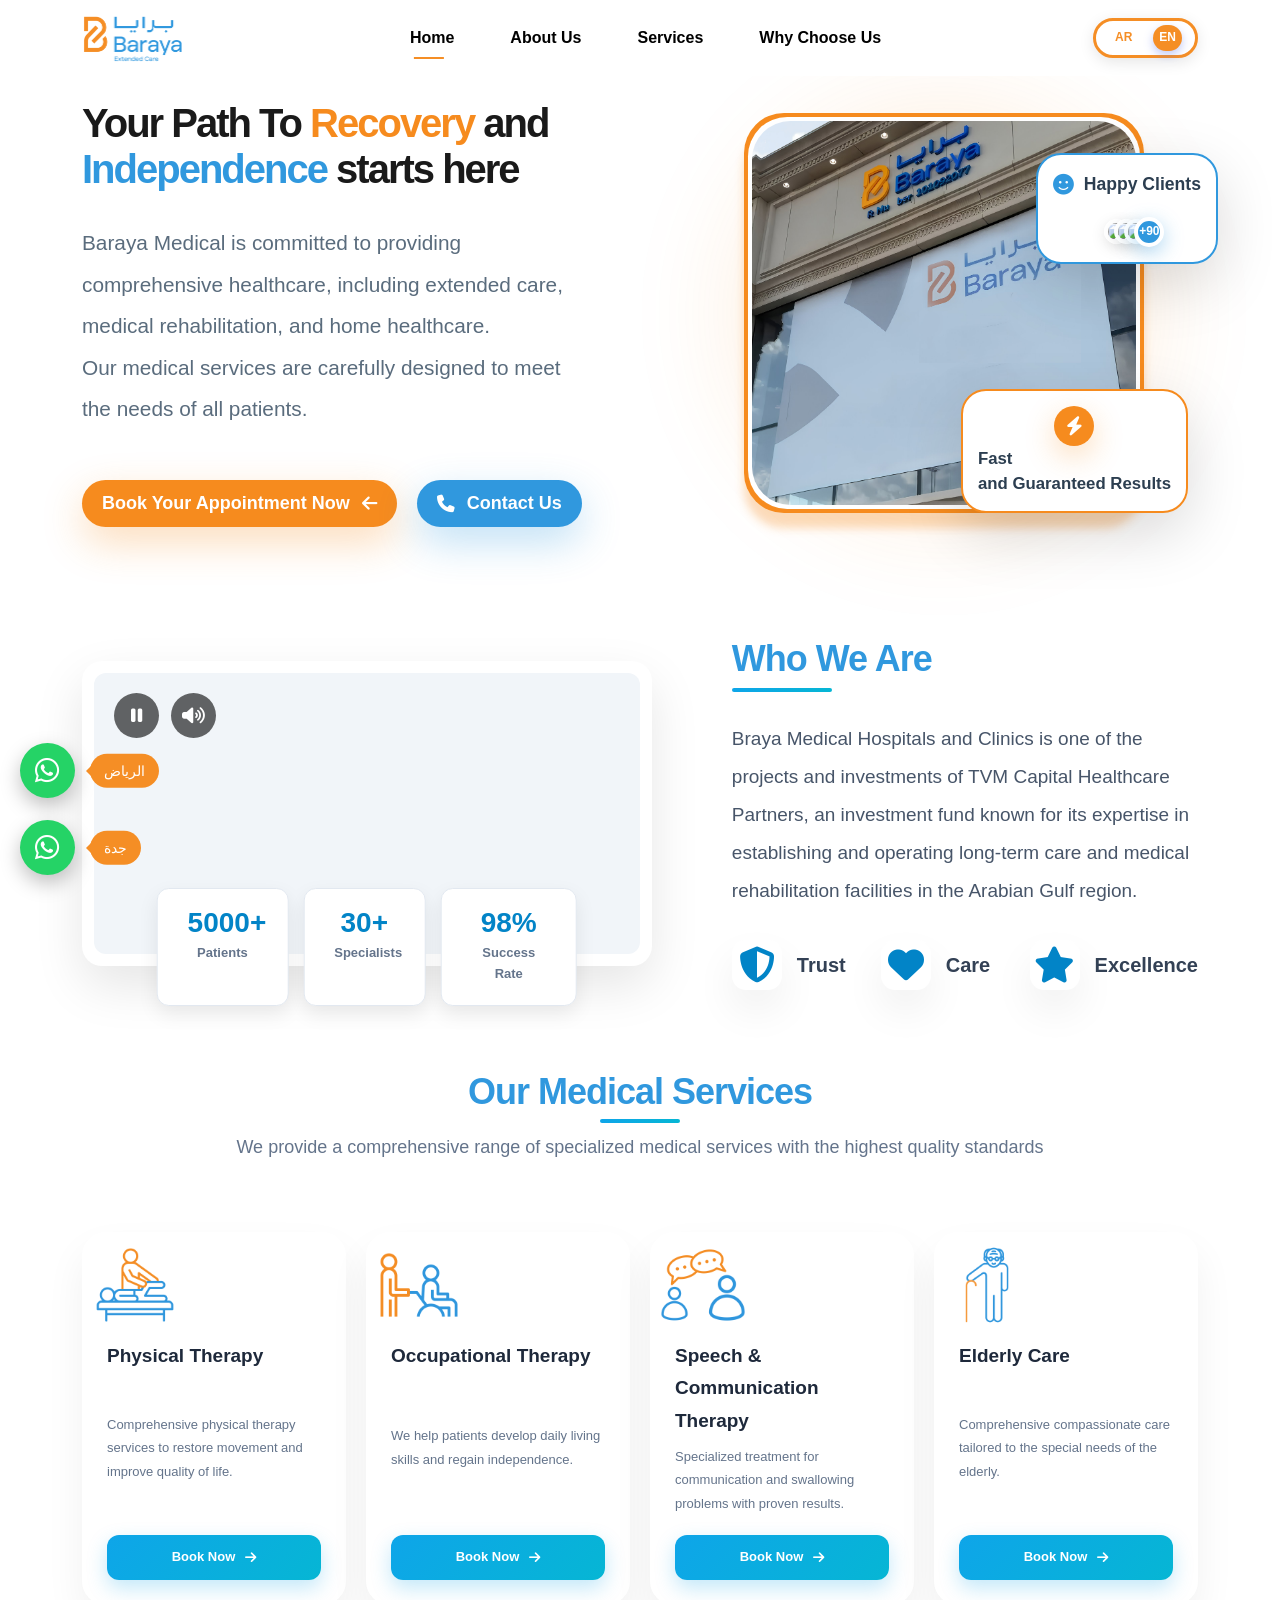
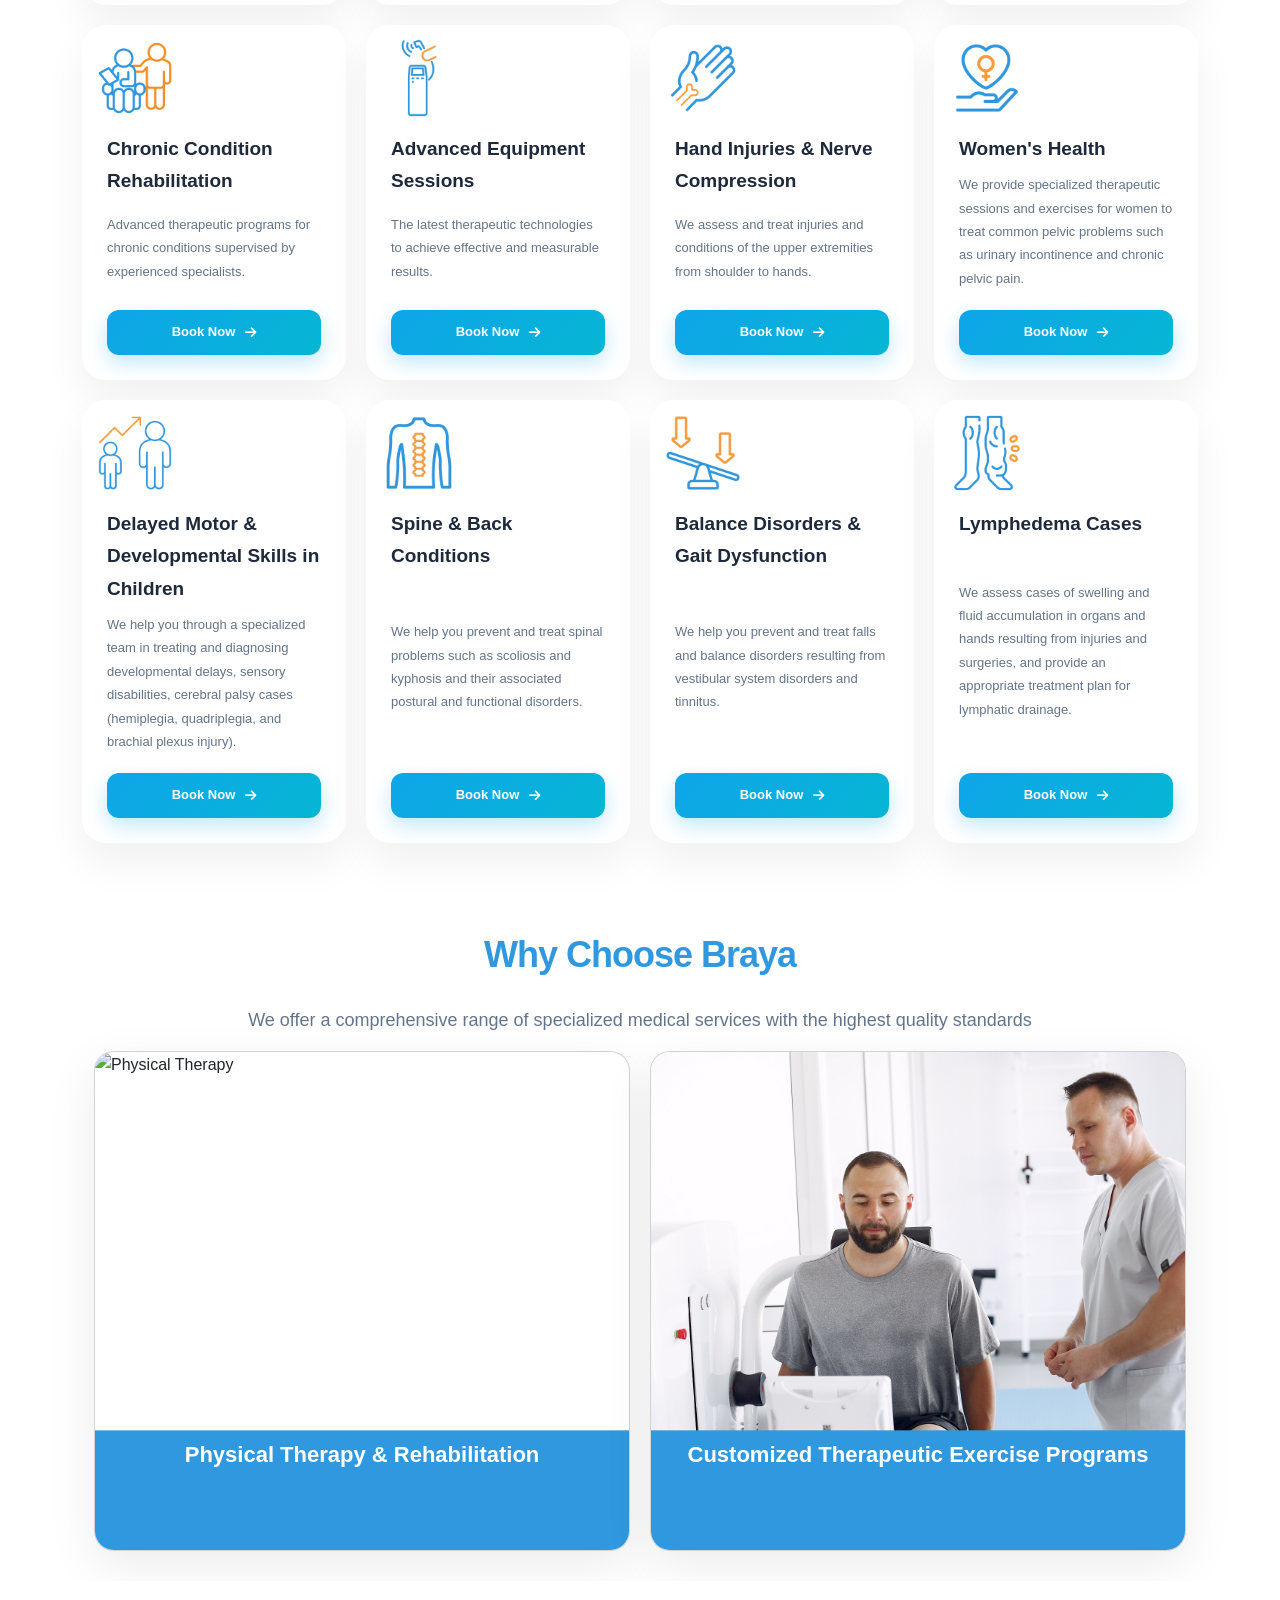
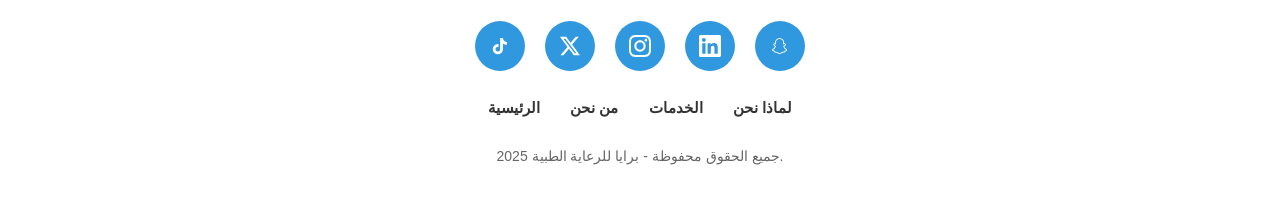
==== commit 1a04cb17: "first commit" ====
--- a/index_tow.html
+++ b/index_tow.html
@@ -80,7 +80,6 @@
                             Our medical services are carefully designed to meet the needs of all patients.
                         </p>
 
-                        <!-- Buttons -->
                         <div class="cta-buttons">
                             <button class="btn btn-orange" id="openBooking">
                                 <span>Book Your Appointment Now</span>
@@ -93,14 +92,9 @@
                         </div>
                     </div>
 
-                    <!-- Hero Image -->
                     <div class="hero-image">
                         <div class="image-wrapper">
-                            <!-- Decorative Circles -->
-                            <div class="deco-circle deco-orange"></div>
-                            <div class="deco-circle deco-blue"></div>
-
-                            <!-- Main Image -->
+
                             <div class="main-image-container">
                                 <div class="glow-orange"></div>
                                 <div class="image-border">
@@ -113,7 +107,6 @@
                             </div>
 
 
-                            <!-- Floating Cards -->
                             <div class="floating-card card-customers">
                                 <div class="card-title">
                                     <i class="fas fa-smile"></i>
@@ -422,86 +415,47 @@
             <div class="container">
                 <h2 class="section-title_main">Why Choose Braya</h2>
                 <p>We offer a comprehensive range of specialized medical services with the highest quality standards</p>
-                <div class="content-wrapper">
-                    <!-- Feature Card 1 -->
-                    <div class="feature-card">
-                        <div>
-                            <div class="icon-circle">
-                                <i class="fa-solid fa-stethoscope"></i>
-                                <h3 class="feature-title">Accurate Diagnosis</h3>
-                            </div>
-                            <p class="feature-text">
-                                We identify the root cause of the condition before starting the treatment plan.
-                            </p>
-                        </div>
-                        <a href="#" class="btn-book">Book Now</a>
-                    </div>
-
-                    <!-- Device Image 1 -->
-                    <div class="device-image">
-                        <img src="./assets/img/Scr.png" alt="Medical Device" onerror="this.style.display='none'">
-                    </div>
-
-                    <!-- Device Image 2 -->
-                    <div class="device-image">
-                        <img src="./assets/img/Screenshot 2025-12-13 131904.png" alt="Advanced Equipment"
-                            onerror="this.style.display='none'">
-                    </div>
-
-                    <!-- Feature Card 2 -->
-                    <div class="feature-card">
-                        <div>
-                            <div class="icon-circle">
-                                <i class="fas fa-microscope"></i>
-                                <h3 class="feature-title">Proven & Measurable Results</h3>
-                            </div>
-                            <p class="feature-text">
-                                Advanced devices and a specialized experienced team.
-                            </p>
-                        </div>
-                        <a href="#" class="btn-book">Book a Device Session</a>
-                    </div>
-                </div>
+                <div class="container">
+                    <div class="main_card_container">
+                        <div class="card">
+                            <img src="https://images.unsplash.com/photo-1576091160399-112ba8d25d1d?w=600&h=800&fit=crop"
+                                alt="Physical Therapy" class="card-image">
+                            <div class="card-overlay">
+                                <div class="card-icon">
+                                    <div class="gear"></div>
+                                </div>
+                                <h3 class="card-title">Physical Therapy & Rehabilitation</h3>
+                                <p class="card-description">
+                                    We provide comprehensive physical therapy services, including rehabilitation
+                                    programs,
+                                    sports injury treatment, and therapeutic exercise therapy. Our specialized team uses
+                                    the latest techniques to ensure fast recovery and restore full mobility.
+                                </p>
+                                <button class="card-btn btn-book">Book Now</button>
+                            </div>
+                        </div>
+
+                        <div class="card">
+                            <img src="./assets/img/docto.jpg" alt="Therapeutic Exercises" class="card-image">
+                            <div class="card-overlay">
+                                <div class="card-icon">
+                                    <div class="gear"></div>
+                                </div>
+                                <h3 class="card-title">Customized Therapeutic Exercise Programs</h3>
+                                <p class="card-description">
+                                    We design personalized therapeutic exercise programs tailored to each condition,
+                                    focusing on strengthening muscles, improving flexibility, and enhancing balance
+                                    and coordination. These programs are suitable for all ages and help prevent
+                                    future injuries.
+                                </p>
+                                <button class="card-btn btn-book">Book Now</button>
+                            </div>
+                        </div>
+                    </div>
+                </div>
+            </div>
             </div>
         </section>
-
-        <div class="container">
-            <div class="main_card_container">
-                <div class="card">
-                    <img src="https://images.unsplash.com/photo-1576091160399-112ba8d25d1d?w=600&h=800&fit=crop"
-                        alt="Physical Therapy" class="card-image">
-                    <div class="card-overlay">
-                        <div class="card-icon">
-                            <div class="gear"></div>
-                        </div>
-                        <h3 class="card-title">Physical Therapy & Rehabilitation</h3>
-                        <p class="card-description">
-                            We provide comprehensive physical therapy services, including rehabilitation programs,
-                            sports injury treatment, and therapeutic exercise therapy. Our specialized team uses
-                            the latest techniques to ensure fast recovery and restore full mobility.
-                        </p>
-                        <button class="card-btn btn-book">Book Now</button>
-                    </div>
-                </div>
-
-                <div class="card">
-                    <img src="./assets/img/docto.jpg" alt="Therapeutic Exercises" class="card-image">
-                    <div class="card-overlay">
-                        <div class="card-icon">
-                            <div class="gear"></div>
-                        </div>
-                        <h3 class="card-title">Customized Therapeutic Exercise Programs</h3>
-                        <p class="card-description">
-                            We design personalized therapeutic exercise programs tailored to each condition,
-                            focusing on strengthening muscles, improving flexibility, and enhancing balance
-                            and coordination. These programs are suitable for all ages and help prevent
-                            future injuries.
-                        </p>
-                        <button class="card-btn btn-book">Book Now</button>
-                    </div>
-                </div>
-            </div>
-        </div>
     </main>
 
 
--- a/assets/css/styles.css
+++ b/assets/css/styles.css
@@ -375,7 +375,7 @@
 
 .hero .hero-description {
     color: #5a6c7d;
-    font-size: 1rem;
+    font-size: 1.3rem;
     line-height: 2;
     margin-bottom: 50px;
     font-weight: 400;
@@ -603,7 +603,7 @@
 
 .hero .card-rating {
     bottom: 0px;
-    left: 10px;
+    right: 10px;
     border: 2px solid #f68b1e;
     animation: floatCard2 4s ease-in-out infinite;
 }
@@ -630,6 +630,7 @@
     justify-content: center;
     font-size: 1.2rem;
     margin-bottom: 15px;
+    margin: 0 auto;
     box-shadow: 0 10px 30px rgba(246, 139, 30, 0.3);
     color: white;
 }
@@ -691,8 +692,8 @@
     }
 
     .hero .main-image-container {
-        width: 450px;
-        height: 450px;
+        width: 350px;
+        height: 310px;
     }
 }
 
@@ -716,8 +717,8 @@
     }
 
     .hero .main-image-container {
-        width: 350px;
-        height: 350px;
+        width: 300px;
+        height: 310px;
     }
 
     .hero .floating-card {
@@ -726,10 +727,12 @@
 
     .hero .card-customers {
         right: -10px;
+        top: -50px;
+        padding: 10px;
     }
 
     .hero .card-rating {
-        left: -20px;
+        right: -20px;
     }
 
     .hero .deco-orange {
@@ -869,7 +872,6 @@
     font-size: 30px;
     color: var(--tow-color);
 }
-
 
 
 .service-card h3 {
@@ -1664,7 +1666,7 @@
 
 
 /* Responsive Design */
-@media (max-width: 768px) {
+@media (max-width: 911px) {
 
 
     .services .section-header h2 {
@@ -1676,7 +1678,7 @@
     }
 
     .services .services-grid {
-        grid-template-columns: 1fr;
+        grid-template-columns: 2fr;
         gap: 25px;
     }
 
@@ -1867,6 +1869,7 @@
     -o-border-radius: 15px;
 }
 
+
 .btn-book span {
     position: relative;
     z-index: 1;
@@ -2224,21 +2227,28 @@
 
     .info-cards {
         position: relative;
-        bottom: 0;
+        bottom: 89px;
         left: 0;
         transform: none;
         margin-top: 50px;
+        grid-area: 1px;
         justify-content: center;
     }
 }
 
 @media (max-width: 768px) {
-    .who-we-are-section {
-        padding: 0px 20px;
-    }
+    .who-we-are-section {}
 
     .value-item {
         justify-content: center;
+    }
+
+    .info-number{
+        font-size: 14px;
+    }
+
+    .section-title::after{
+        display: none;
     }
 
     .icon-wrapper {
@@ -2258,46 +2268,46 @@
         line-height: 1.8;
     }
 
-    .main_item {
-        grid-template-columns: 1fr;
-        gap: 15px;
-    }
 
     .value-item {
-        padding: 35px 25px;
-    }
-
+        padding: 0px 0px;
+    }
+
+
+    .info-card {
+        width: 100%;
+    }
+}
+
+@media (max-width: 480px) {
+    .section-title {
+        font-size: 32px;
+    }
+
+    .description-text {
+        font-size: 16px;
+    }
+
+    .value-icon {
+        width: 20px;
+        height: 20px;
+    }
+
+    .value-icon i {
+        font-size: 32px;
+    }
+
+    .value-text {
+        font-size: 18px;
+    }
+}
+
+@media(max-width:390px) {
     .info-cards {
         flex-direction: column;
         width: 100%;
     }
 
-    .info-card {
-        width: 100%;
-    }
-}
-
-@media (max-width: 480px) {
-    .section-title {
-        font-size: 32px;
-    }
-
-    .description-text {
-        font-size: 16px;
-    }
-
-    .value-icon {
-        width: 70px;
-        height: 70px;
-    }
-
-    .value-icon i {
-        font-size: 32px;
-    }
-
-    .value-text {
-        font-size: 18px;
-    }
 }
 
 
@@ -2310,7 +2320,7 @@
 .navbar-nav .nav-link::after {
     content: "";
     position: absolute;
-    left: 55%;
+    left: 45%;
     bottom: 0;
     width: 0;
     height: 2px;
@@ -2418,6 +2428,33 @@
 
 
 
+.wa-icon::after {
+    content: attr(data-city);
+    position: absolute;
+    left: 70px;
+    top: 50%;
+    transform: translateY(-50%);
+    background: var(--main-color);
+    color: #fff;
+    padding: 6px 14px;
+    border-radius: 20px;
+    font-size: 14px;
+    white-space: nowrap;
+    opacity: 1;
+    pointer-events: none;
+}
+
+.wa-icon::before {
+    content: "";
+    position: absolute;
+    left: 60px;
+    top: 50%;
+    transform: translateY(-50%);
+    border: 6px solid transparent;
+    border-right-color: var(--main-color);
+    opacity: 1;
+}
+
 .video-box video {
     width: 100%;
     height: 100% !important;
@@ -2452,8 +2489,6 @@
     justify-content: space-between;
     height: 100%;
 }
-
-
 
 
 .video-wrapper {
@@ -2504,6 +2539,7 @@
     }
 }
 
+
 .card_main_medcil .card {
     background: white;
     border-radius: 20px;
@@ -2558,6 +2594,17 @@
     display: grid;
     grid-template-columns: repeat(2, 1fr);
     gap: 20px;
+}
+
+@media(max-width:991px) {
+    .main_card_container {
+        grid-template-columns: repeat(1, 1fr);
+
+    }
+
+    .footer-links {
+        gap: 10px;
+    }
 }
 
 .main_card_container .card {
@@ -2623,7 +2670,7 @@
 }
 
 .main_card_container .card-description {
-    color: rgba(255, 255, 255, 0.9);
+    color: rgba(255, 255, 255, 0.9) !important;
     font-size: 16px;
     text-align: center;
     line-height: 1.8;
@@ -2669,10 +2716,36 @@
 }
 
 .main_card_container .card-icon svg {
-    filter: drop-shadow(0 2px 4px rgba(0,0,0,0.2));
+    filter: drop-shadow(0 2px 4px rgba(0, 0, 0, 0.2));
     transition: transform 0.3s ease;
 }
 
 .main_card_container .card:hover .card-icon svg {
     transform: scale(1.1);
+}
+
+
+
+@media (max-width: 768px) {
+    .main_about {
+        flex-direction: column;
+    }
+
+    .values-container_main {
+        order: 1;
+        text-align: center;
+    }
+
+    .video-container {
+        order: 2;
+    }
+
+    .section-title::after {
+        bottom: -10px;
+        right: -45%;
+    }
+
+    .who-we-are-section {
+        padding: 0;
+    }
 }
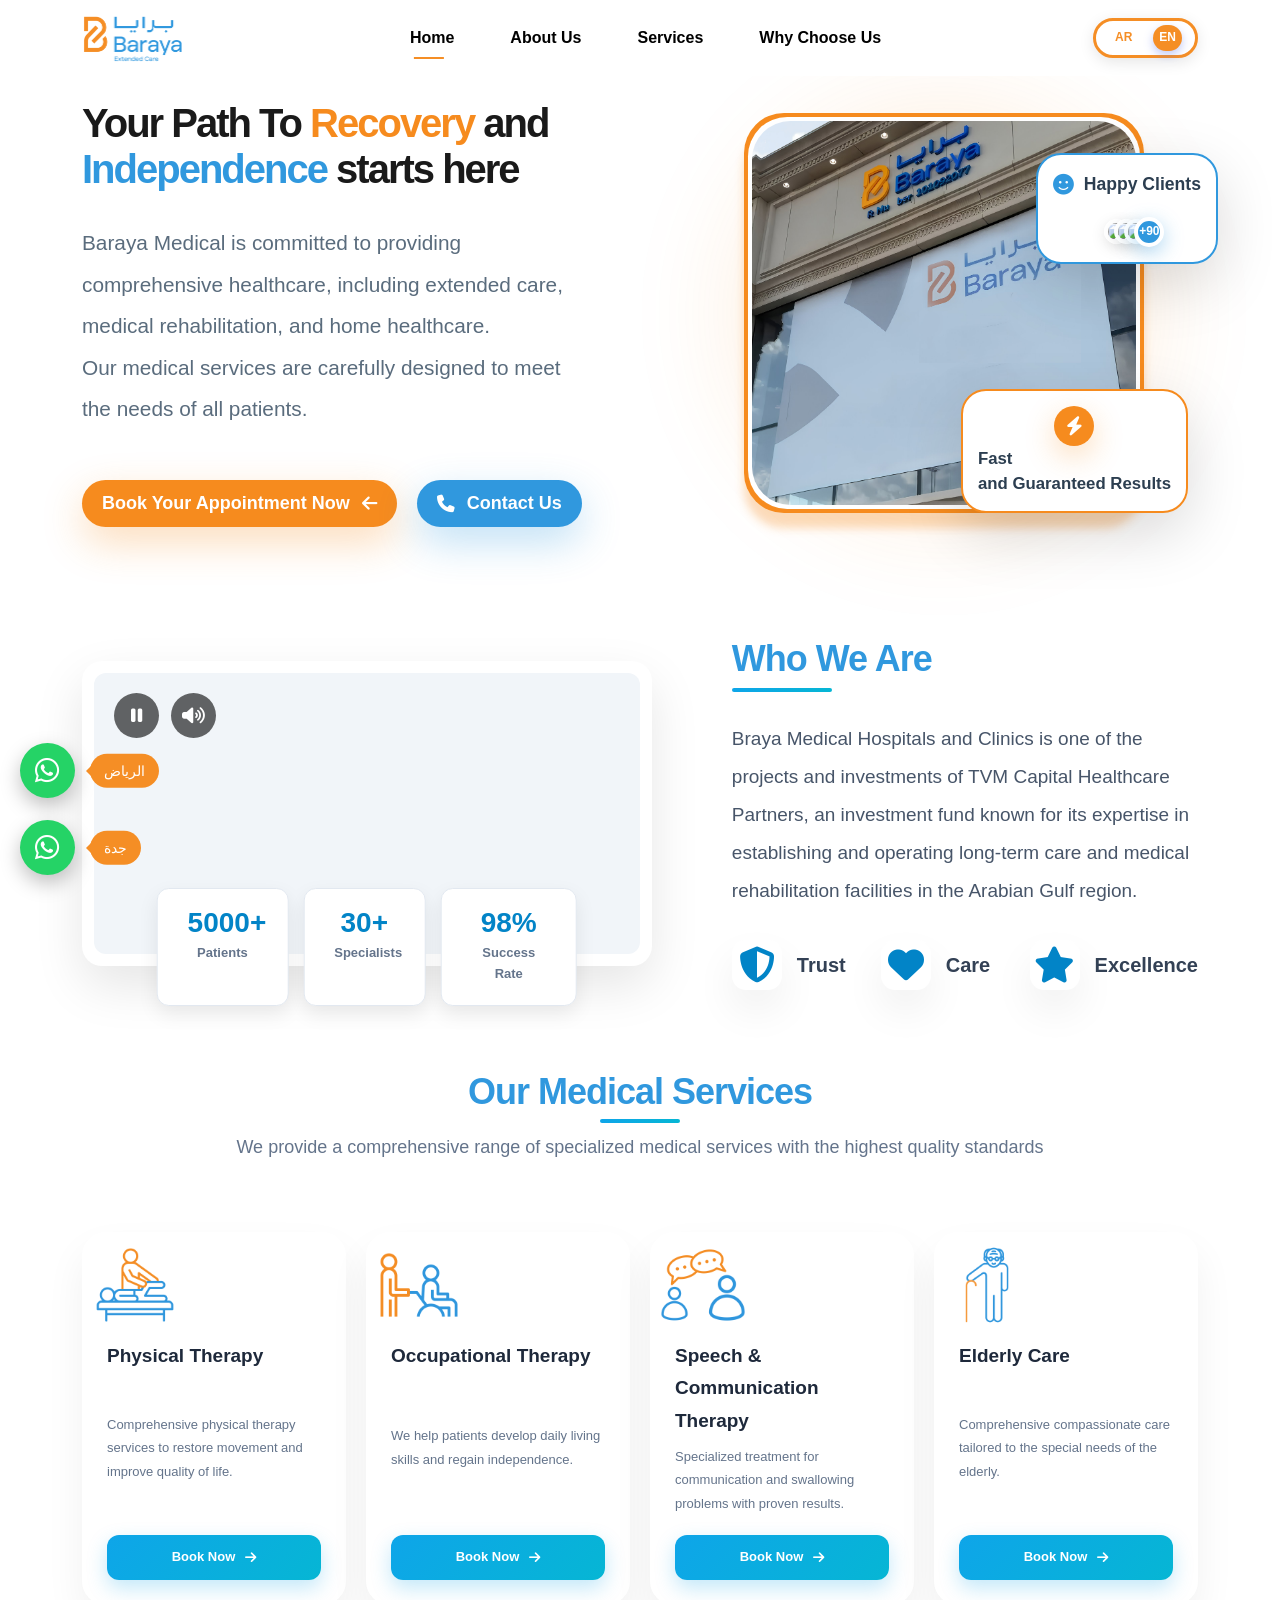
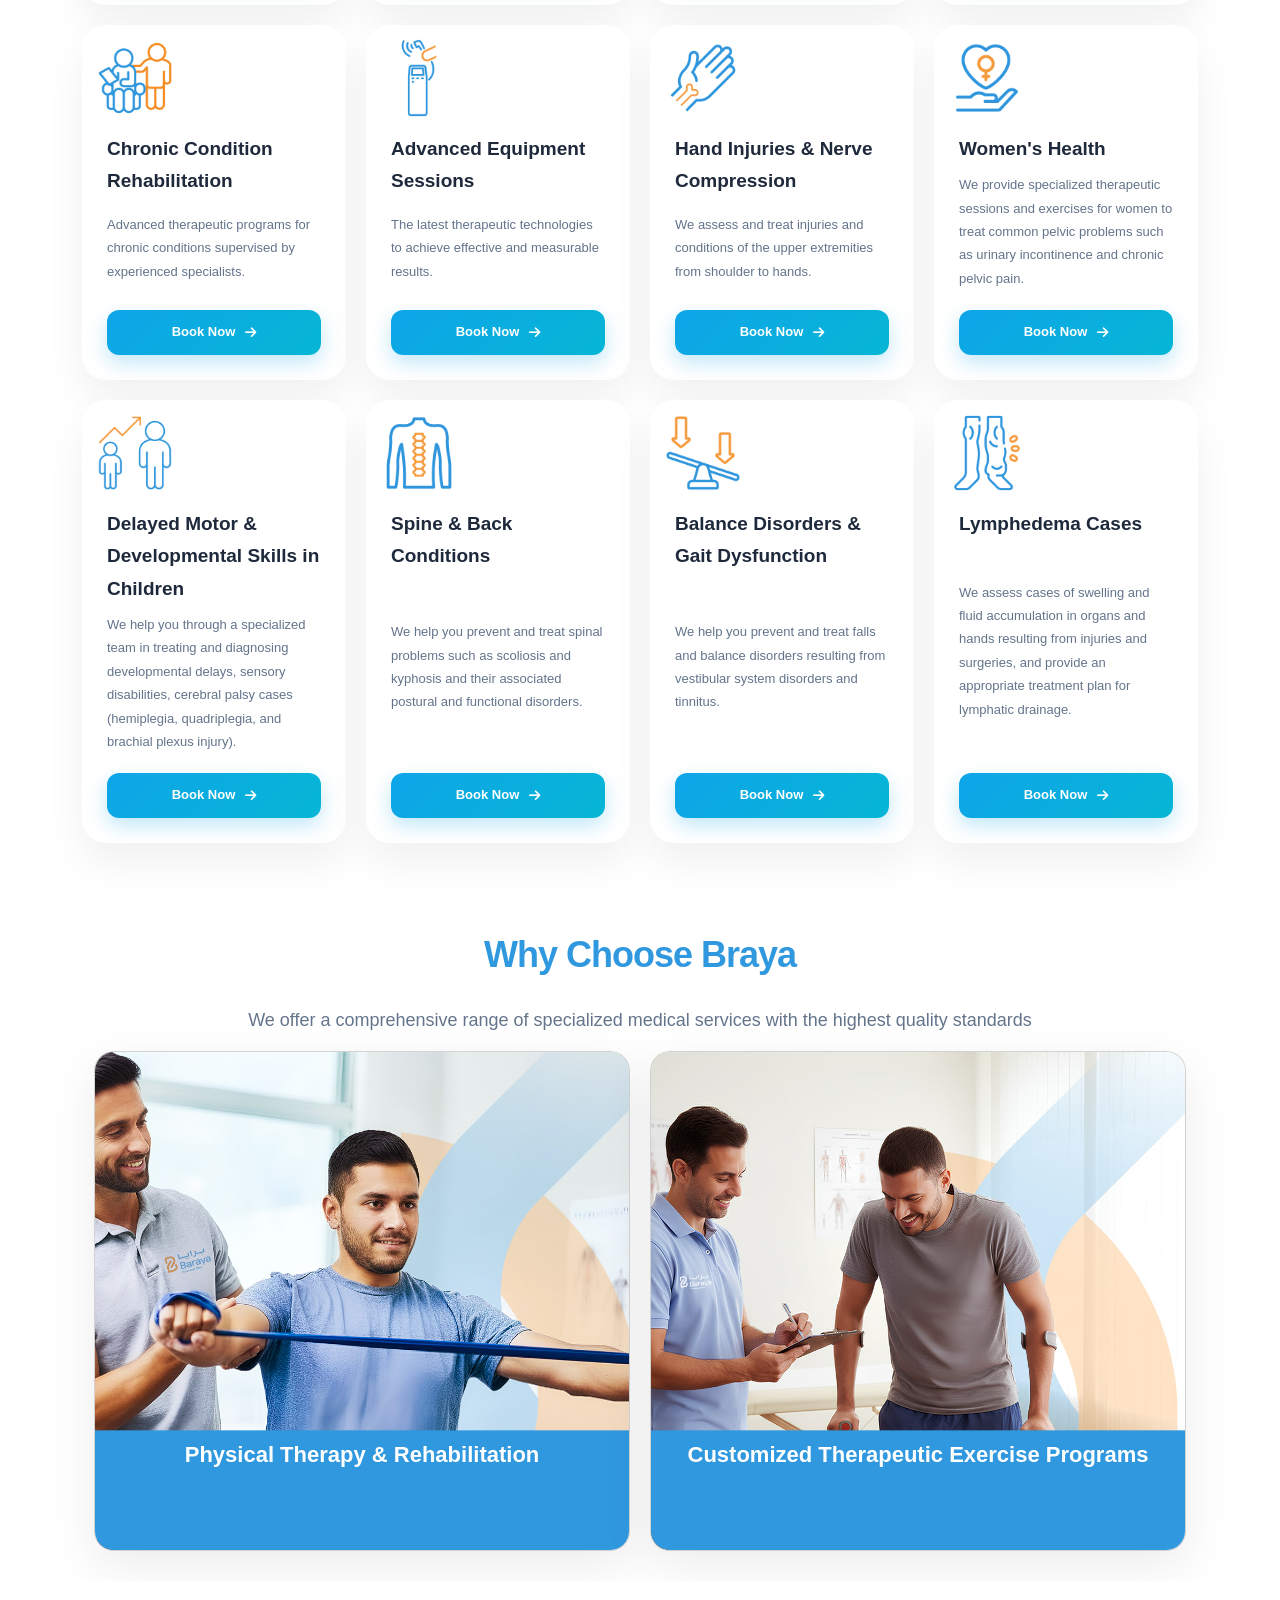
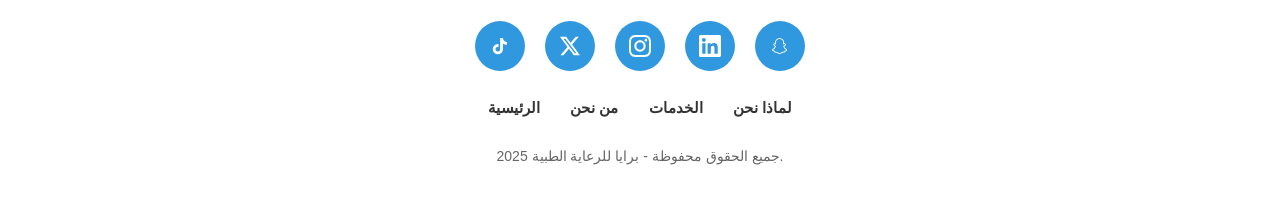
==== commit 35d05ede: "first commit" ====
--- a/index_tow.html
+++ b/index_tow.html
@@ -418,7 +418,7 @@
                 <div class="container">
                     <div class="main_card_container">
                         <div class="card">
-                            <img src="https://images.unsplash.com/photo-1576091160399-112ba8d25d1d?w=600&h=800&fit=crop"
+                            <img src="./assets/img/b.jpg"
                                 alt="Physical Therapy" class="card-image">
                             <div class="card-overlay">
                                 <div class="card-icon">
@@ -436,7 +436,7 @@
                         </div>
 
                         <div class="card">
-                            <img src="./assets/img/docto.jpg" alt="Therapeutic Exercises" class="card-image">
+                            <img src="./assets/img/v.jpg" alt="Therapeutic Exercises" class="card-image">
                             <div class="card-overlay">
                                 <div class="card-icon">
                                     <div class="gear"></div>
@@ -476,7 +476,7 @@
                 </a>
 
 
-                <a href="#https://www.instagram.com/baraya_care/?hl=ar" title="إنستغرام">
+                <a href="https://www.instagram.com/baraya_care/?hl=ar" title="إنستغرام">
                     <svg width="22" height="22" fill="currentColor" viewBox="0 0 24 24">
                         <path
                             d="M12 0C8.74 0 8.333.015 7.053.072 5.775.132 4.905.333 4.14.63c-.789.306-1.459.717-2.126 1.384S.935 3.35.63 4.14C.333 4.905.131 5.775.072 7.053.012 8.333 0 8.74 0 12s.015 3.667.072 4.947c.06 1.277.261 2.148.558 2.913.306.788.717 1.459 1.384 2.126.667.666 1.336 1.079 2.126 1.384.766.296 1.636.499 2.913.558C8.333 23.988 8.74 24 12 24s3.667-.015 4.947-.072c1.277-.06 2.148-.262 2.913-.558.788-.306 1.459-.718 2.126-1.384.666-.667 1.079-1.335 1.384-2.126.296-.765.499-1.636.558-2.913.06-1.28.072-1.687.072-4.947s-.015-3.667-.072-4.947c-.06-1.277-.262-2.149-.558-2.913-.306-.789-.718-1.459-1.384-2.126C21.319 1.347 20.651.935 19.86.63c-.765-.297-1.636-.499-2.913-.558C15.667.012 15.26 0 12 0zm0 2.16c3.203 0 3.585.016 4.85.071 1.17.055 1.805.249 2.227.415.562.217.96.477 1.382.896.419.42.679.819.896 1.381.164.422.36 1.057.413 2.227.057 1.266.07 1.646.07 4.85s-.015 3.585-.074 4.85c-.061 1.17-.256 1.805-.421 2.227-.224.562-.479.96-.899 1.382-.419.419-.824.679-1.38.896-.42.164-1.065.36-2.235.413-1.274.057-1.649.07-4.859.07-3.211 0-3.586-.015-4.859-.074-1.171-.061-1.816-.256-2.236-.421-.569-.224-.96-.479-1.379-.899-.421-.419-.69-.824-.9-1.38-.165-.42-.359-1.065-.42-2.235-.045-1.26-.061-1.649-.061-4.844 0-3.196.016-3.586.061-4.861.061-1.17.255-1.814.42-2.234.21-.57.479-.96.9-1.381.419-.419.81-.689 1.379-.898.42-.166 1.051-.361 2.221-.421 1.275-.045 1.65-.06 4.859-.06l.045.03zm0 3.678c-3.405 0-6.162 2.76-6.162 6.162 0 3.405 2.76 6.162 6.162 6.162 3.405 0 6.162-2.76 6.162-6.162 0-3.405-2.76-6.162-6.162-6.162zM12 16c-2.21 0-4-1.79-4-4s1.79-4 4-4 4 1.79 4 4-1.79 4-4 4zm7.846-10.405c0 .795-.646 1.44-1.44 1.44-.795 0-1.44-.646-1.44-1.44 0-.794.646-1.439 1.44-1.439.793-.001 1.44.645 1.44 1.439z" />
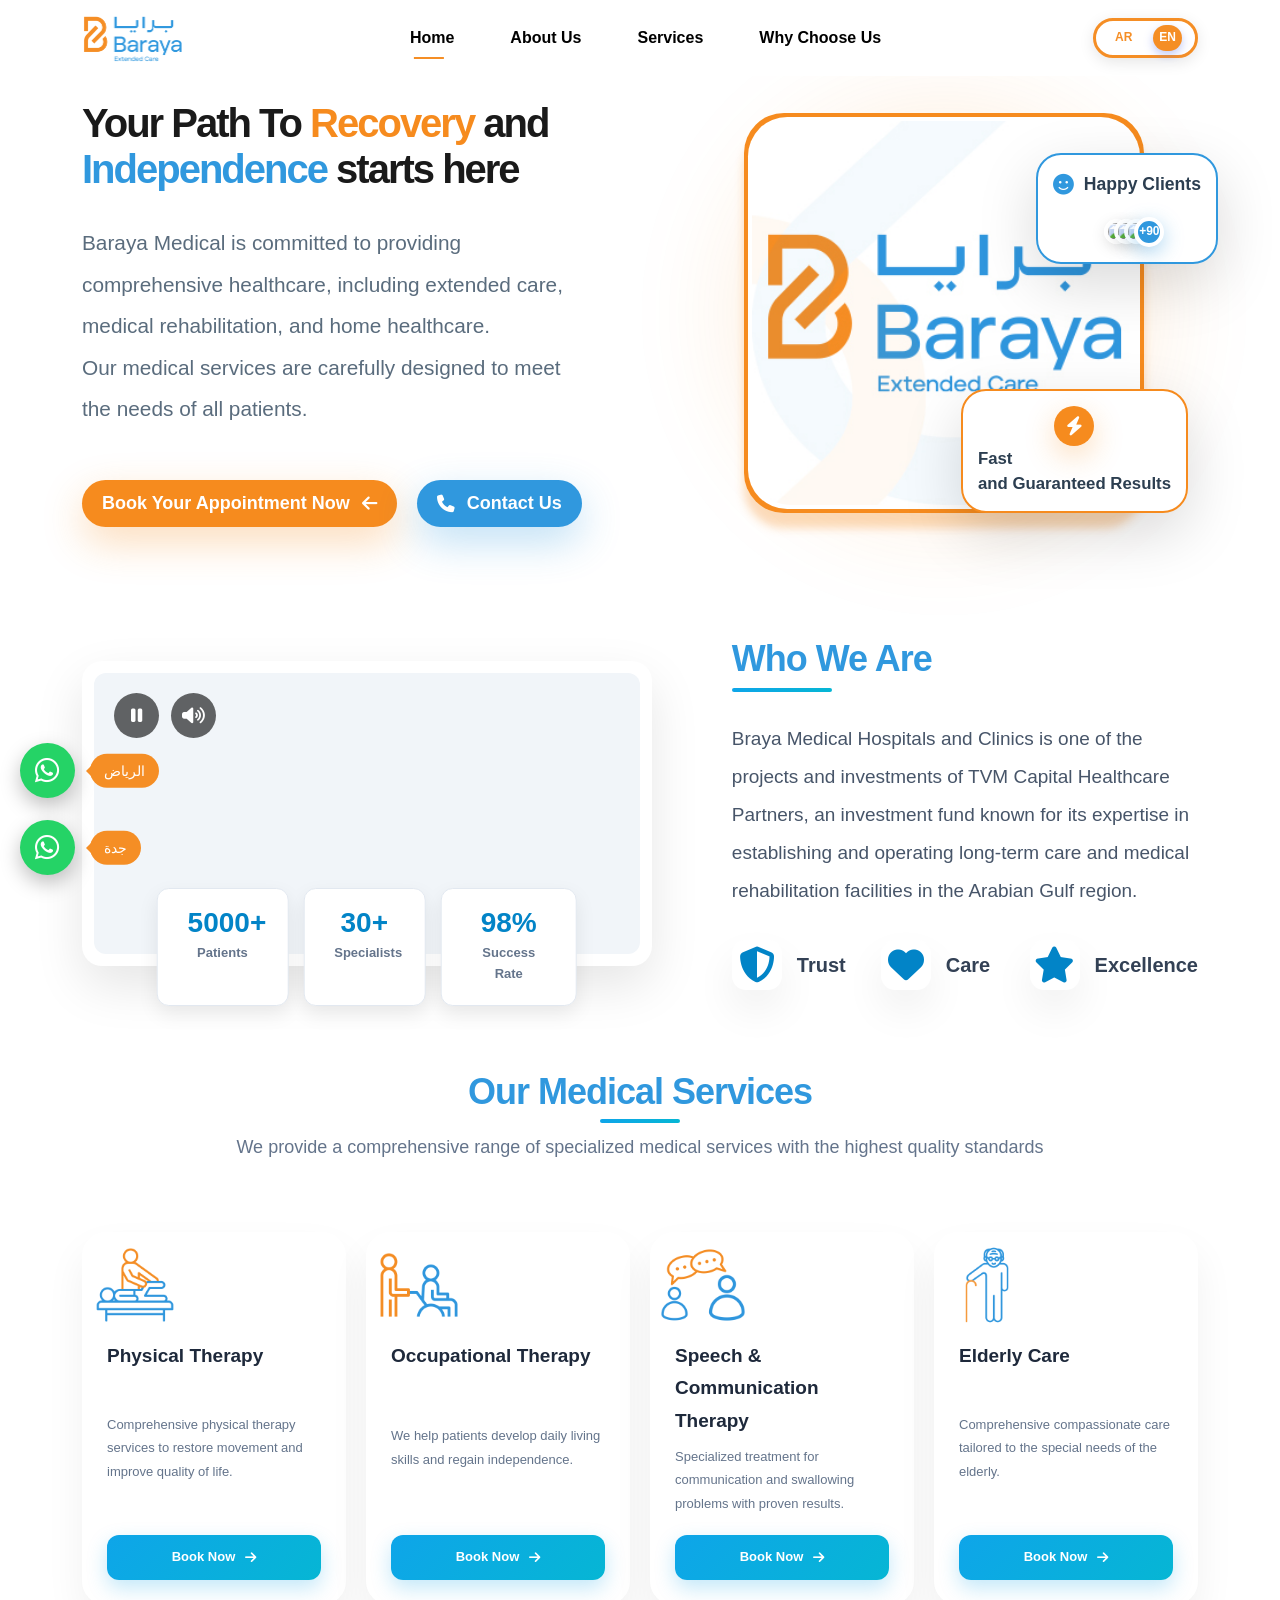
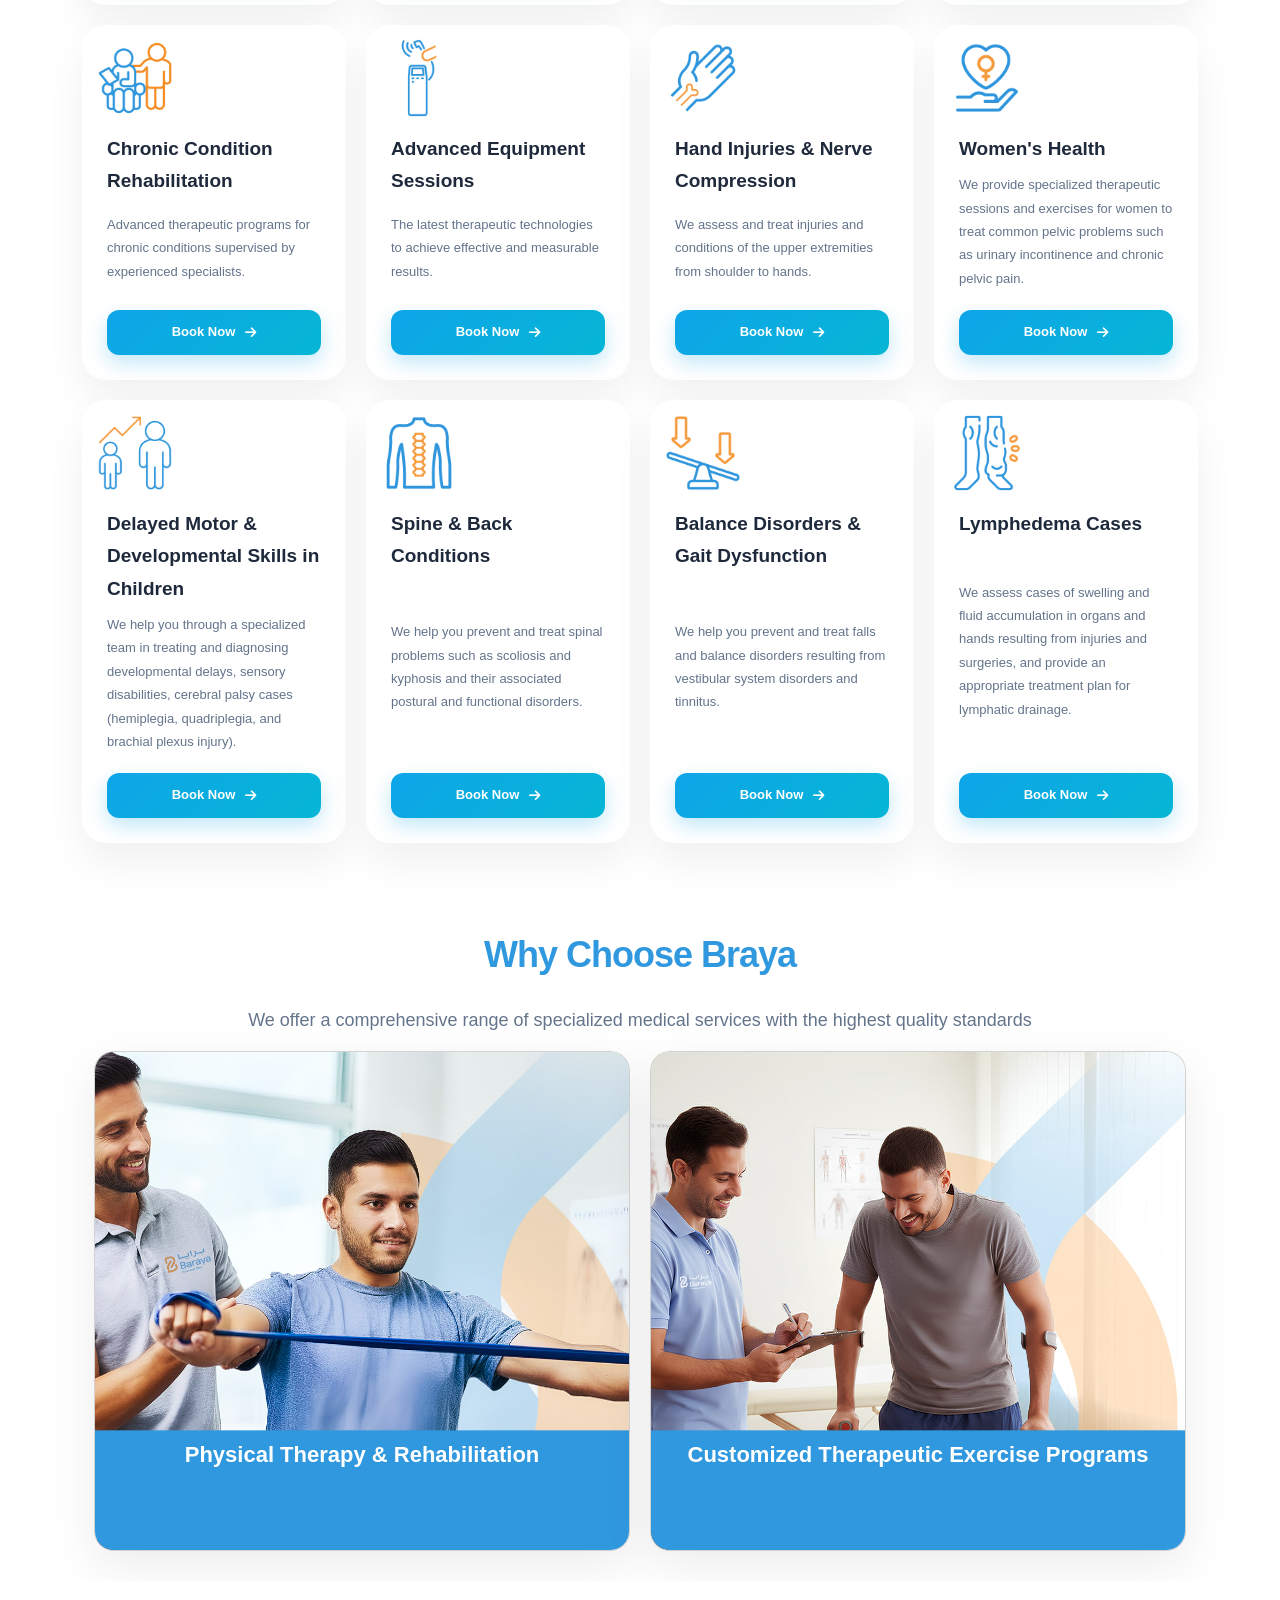
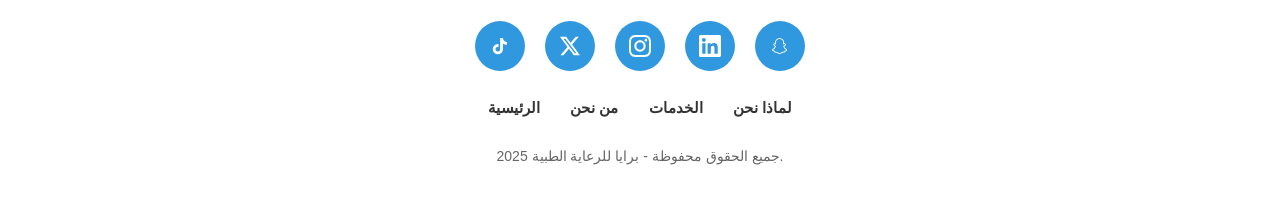
==== commit 332d6975: "first commit" ====
--- a/index_tow.html
+++ b/index_tow.html
@@ -99,9 +99,8 @@
                                 <div class="glow-orange"></div>
                                 <div class="image-border">
                                     <div class="image-inner">
-                                        <img src="./assets/img/main_top.jpg" alt="أخصائي علاج طبيعي"
-                                            class="doctor-image"
-                                            onerror="this.src='https://images.unsplash.com/photo-1622253692010-333f2da6031d?w=600&h=600&fit=crop'">
+                                        <img src="./assets/img/Logo...jpg" alt="أخصائي علاج طبيعي" class="doctor-image">
+
                                     </div>
                                 </div>
                             </div>
@@ -418,8 +417,7 @@
                 <div class="container">
                     <div class="main_card_container">
                         <div class="card">
-                            <img src="./assets/img/b.jpg"
-                                alt="Physical Therapy" class="card-image">
+                            <img src="./assets/img/b.jpg" alt="Physical Therapy" class="card-image">
                             <div class="card-overlay">
                                 <div class="card-icon">
                                     <div class="gear"></div>
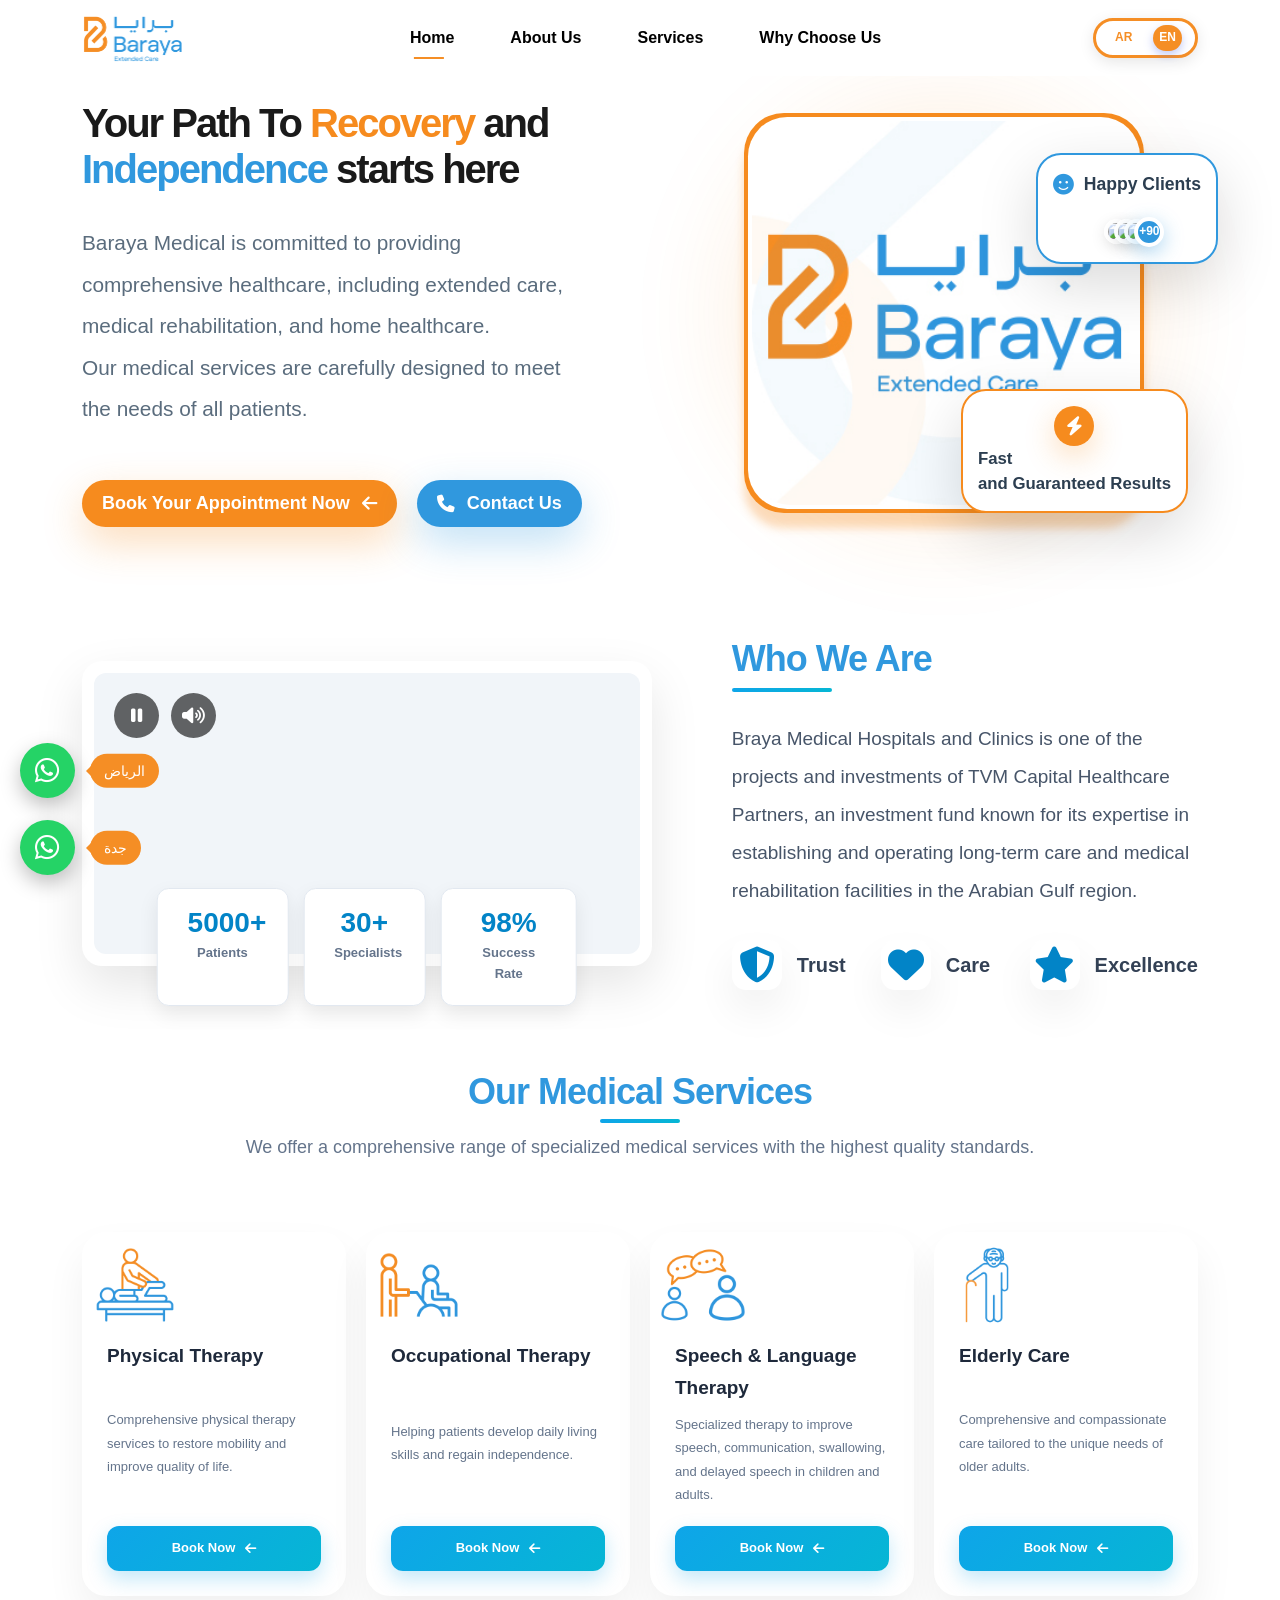
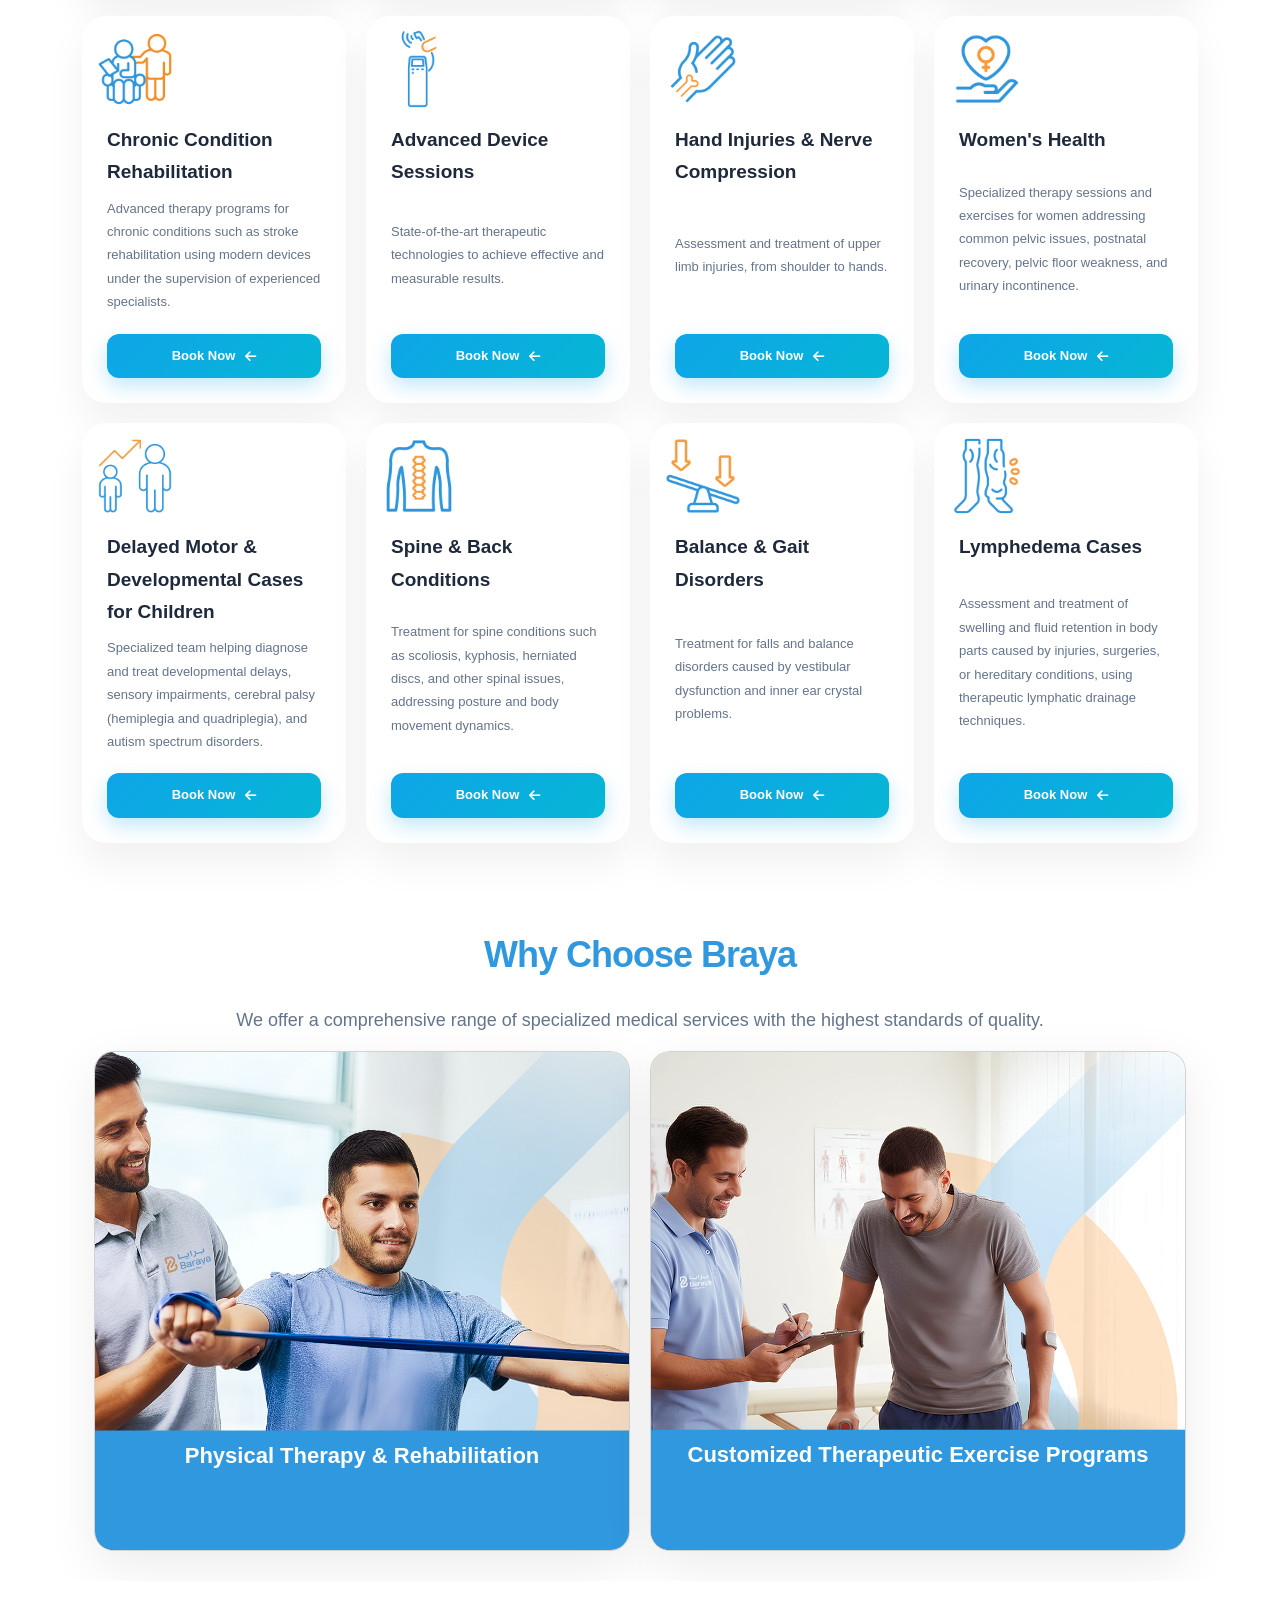
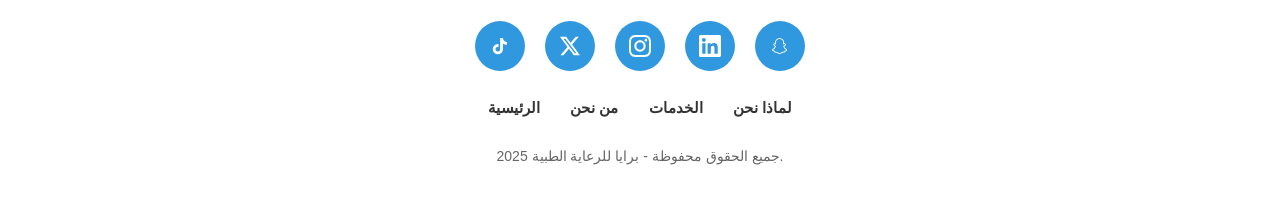
==== commit d3b62ff2: "first commit" ====
--- a/index_tow.html
+++ b/index_tow.html
@@ -206,8 +206,8 @@
             <div class="container">
                 <div class="section-header">
                     <h2>Our Medical Services</h2>
-                    <p class="section-subtitle">We provide a comprehensive range of specialized medical services with
-                        the highest quality standards</p>
+                    <p class="section-subtitle">We offer a comprehensive range of specialized medical services with the
+                        highest quality standards.</p>
                 </div>
 
                 <div class="services-grid">
@@ -217,11 +217,11 @@
                         </div>
                         <div class="service-content">
                             <h3>Physical Therapy</h3>
-                            <p>Comprehensive physical therapy services to restore movement and improve quality of life.
+                            <p>Comprehensive physical therapy services to restore mobility and improve quality of life.
                             </p>
                             <button class="btn-book">
                                 <span>Book Now</span>
-                                <i class="fas fa-arrow-right"></i>
+                                <i class="fas fa-arrow-left"></i>
                             </button>
                         </div>
                     </div>
@@ -232,10 +232,10 @@
                         </div>
                         <div class="service-content">
                             <h3>Occupational Therapy</h3>
-                            <p>We help patients develop daily living skills and regain independence.</p>
-                            <button class="btn-book">
-                                <span>Book Now</span>
-                                <i class="fas fa-arrow-right"></i>
+                            <p>Helping patients develop daily living skills and regain independence.</p>
+                            <button class="btn-book">
+                                <span>Book Now</span>
+                                <i class="fas fa-arrow-left"></i>
                             </button>
                         </div>
                     </div>
@@ -245,11 +245,12 @@
                             <img src="./assets/img/main_3.png" alt="">
                         </div>
                         <div class="service-content">
-                            <h3>Speech & Communication Therapy</h3>
-                            <p>Specialized treatment for communication and swallowing problems with proven results.</p>
-                            <button class="btn-book">
-                                <span>Book Now</span>
-                                <i class="fas fa-arrow-right"></i>
+                            <h3>Speech & Language Therapy</h3>
+                            <p>Specialized therapy to improve speech, communication, swallowing, and delayed speech in
+                                children and adults.</p>
+                            <button class="btn-book">
+                                <span>Book Now</span>
+                                <i class="fas fa-arrow-left"></i>
                             </button>
                         </div>
                     </div>
@@ -260,10 +261,10 @@
                         </div>
                         <div class="service-content">
                             <h3>Elderly Care</h3>
-                            <p>Comprehensive compassionate care tailored to the special needs of the elderly.</p>
-                            <button class="btn-book">
-                                <span>Book Now</span>
-                                <i class="fas fa-arrow-right"></i>
+                            <p>Comprehensive and compassionate care tailored to the unique needs of older adults.</p>
+                            <button class="btn-book">
+                                <span>Book Now</span>
+                                <i class="fas fa-arrow-left"></i>
                             </button>
                         </div>
                     </div>
@@ -274,11 +275,11 @@
                         </div>
                         <div class="service-content">
                             <h3>Chronic Condition Rehabilitation</h3>
-                            <p>Advanced therapeutic programs for chronic conditions supervised by experienced
-                                specialists.</p>
-                            <button class="btn-book">
-                                <span>Book Now</span>
-                                <i class="fas fa-arrow-right"></i>
+                            <p>Advanced therapy programs for chronic conditions such as stroke rehabilitation using
+                                modern devices under the supervision of experienced specialists.</p>
+                            <button class="btn-book">
+                                <span>Book Now</span>
+                                <i class="fas fa-arrow-left"></i>
                             </button>
                         </div>
                     </div>
@@ -288,11 +289,12 @@
                             <img src="./assets/img/main_6.png" alt="">
                         </div>
                         <div class="service-content">
-                            <h3>Advanced Equipment Sessions</h3>
-                            <p>The latest therapeutic technologies to achieve effective and measurable results.</p>
-                            <button class="btn-book">
-                                <span>Book Now</span>
-                                <i class="fas fa-arrow-right"></i>
+                            <h3>Advanced Device Sessions</h3>
+                            <p>State-of-the-art therapeutic technologies to achieve effective and measurable results.
+                            </p>
+                            <button class="btn-book">
+                                <span>Book Now</span>
+                                <i class="fas fa-arrow-left"></i>
                             </button>
                         </div>
                     </div>
@@ -303,13 +305,10 @@
                         </div>
                         <div class="service-content">
                             <h3>Hand Injuries & Nerve Compression</h3>
-                            <p>
-                                We assess and treat injuries and conditions of the upper extremities from shoulder to
-                                hands.
-                            </p>
-                            <button class="btn-book">
-                                <span>Book Now</span>
-                                <i class="fas fa-arrow-right"></i>
+                            <p>Assessment and treatment of upper limb injuries, from shoulder to hands.</p>
+                            <button class="btn-book">
+                                <span>Book Now</span>
+                                <i class="fas fa-arrow-left"></i>
                             </button>
                         </div>
                     </div>
@@ -320,14 +319,11 @@
                         </div>
                         <div class="service-content">
                             <h3>Women's Health</h3>
-                            <p>
-                                We provide specialized therapeutic sessions and exercises for women to treat common
-                                pelvic problems such as urinary incontinence and chronic pelvic pain.
-                            </p>
-
-                            <button class="btn-book">
-                                <span>Book Now</span>
-                                <i class="fas fa-arrow-right"></i>
+                            <p>Specialized therapy sessions and exercises for women addressing common pelvic issues,
+                                postnatal recovery, pelvic floor weakness, and urinary incontinence.</p>
+                            <button class="btn-book">
+                                <span>Book Now</span>
+                                <i class="fas fa-arrow-left"></i>
                             </button>
                         </div>
                     </div>
@@ -337,16 +333,12 @@
                             <img src="./assets/img/main_19.png" alt="">
                         </div>
                         <div class="service-content">
-                            <h3>Delayed Motor & Developmental Skills in Children</h3>
-                            <p>
-                                We help you through a specialized team in treating and diagnosing developmental delays,
-                                sensory disabilities, cerebral palsy cases (hemiplegia, quadriplegia, and brachial
-                                plexus injury).
-                            </p>
-
-                            <button class="btn-book">
-                                <span>Book Now</span>
-                                <i class="fas fa-arrow-right"></i>
+                            <h3>Delayed Motor & Developmental Cases for Children</h3>
+                            <p>Specialized team helping diagnose and treat developmental delays, sensory impairments,
+                                cerebral palsy (hemiplegia and quadriplegia), and autism spectrum disorders.</p>
+                            <button class="btn-book">
+                                <span>Book Now</span>
+                                <i class="fas fa-arrow-left"></i>
                             </button>
                         </div>
                     </div>
@@ -357,14 +349,11 @@
                         </div>
                         <div class="service-content">
                             <h3>Spine & Back Conditions</h3>
-                            <p>
-                                We help you prevent and treat spinal problems such as scoliosis and kyphosis and their
-                                associated postural and functional disorders.
-                            </p>
-
-                            <button class="btn-book">
-                                <span>Book Now</span>
-                                <i class="fas fa-arrow-right"></i>
+                            <p>Treatment for spine conditions such as scoliosis, kyphosis, herniated discs, and other
+                                spinal issues, addressing posture and body movement dynamics.</p>
+                            <button class="btn-book">
+                                <span>Book Now</span>
+                                <i class="fas fa-arrow-left"></i>
                             </button>
                         </div>
                     </div>
@@ -374,15 +363,12 @@
                             <img src="./assets/img/main_13.png" alt="">
                         </div>
                         <div class="service-content">
-                            <h3>Balance Disorders & Gait Dysfunction</h3>
-                            <p>
-                                We help you prevent and treat falls and balance disorders resulting from vestibular
-                                system disorders and tinnitus.
-                            </p>
-
-                            <button class="btn-book">
-                                <span>Book Now</span>
-                                <i class="fas fa-arrow-right"></i>
+                            <h3>Balance & Gait Disorders</h3>
+                            <p>Treatment for falls and balance disorders caused by vestibular dysfunction and inner ear
+                                crystal problems.</p>
+                            <button class="btn-book">
+                                <span>Book Now</span>
+                                <i class="fas fa-arrow-left"></i>
                             </button>
                         </div>
                     </div>
@@ -393,15 +379,12 @@
                         </div>
                         <div class="service-content">
                             <h3>Lymphedema Cases</h3>
-                            <p>
-                                We assess cases of swelling and fluid accumulation in organs and hands resulting from
-                                injuries and surgeries, and provide an appropriate treatment plan for lymphatic
-                                drainage.
-                            </p>
-
-                            <button class="btn-book">
-                                <span>Book Now</span>
-                                <i class="fas fa-arrow-right"></i>
+                            <p>Assessment and treatment of swelling and fluid retention in body parts caused by
+                                injuries, surgeries, or hereditary conditions, using therapeutic lymphatic drainage
+                                techniques.</p>
+                            <button class="btn-book">
+                                <span>Book Now</span>
+                                <i class="fas fa-arrow-left"></i>
                             </button>
                         </div>
                     </div>
@@ -409,11 +392,13 @@
                 </div>
             </div>
         </section>
+
 
         <section class="main-section" id="why">
             <div class="container">
                 <h2 class="section-title_main">Why Choose Braya</h2>
-                <p>We offer a comprehensive range of specialized medical services with the highest quality standards</p>
+                <p>We offer a comprehensive range of specialized medical services with the highest standards of quality.
+                </p>
                 <div class="container">
                     <div class="main_card_container">
                         <div class="card">
@@ -424,27 +409,29 @@
                                 </div>
                                 <h3 class="card-title">Physical Therapy & Rehabilitation</h3>
                                 <p class="card-description">
-                                    We provide comprehensive physical therapy services, including rehabilitation
-                                    programs,
-                                    sports injury treatment, and therapeutic exercise therapy. Our specialized team uses
-                                    the latest techniques to ensure fast recovery and restore full mobility.
+                                    We provide comprehensive rehabilitation services aimed at reducing pain, restoring
+                                    movement, and improving strength and flexibility.
+                                    Our services include motor rehabilitation, treatment of sports injuries, and
+                                    management of muscular and neurological conditions.
+                                    Our highly experienced team relies on precise assessments and modern therapeutic
+                                    techniques to help you regain functionality and quality of life with confidence.
                                 </p>
                                 <button class="card-btn btn-book">Book Now</button>
                             </div>
                         </div>
 
                         <div class="card">
-                            <img src="./assets/img/v.jpg" alt="Therapeutic Exercises" class="card-image">
+                            <img src="./assets/img/v.jpg" alt="Customized Therapy Programs" class="card-image">
                             <div class="card-overlay">
                                 <div class="card-icon">
                                     <div class="gear"></div>
                                 </div>
                                 <h3 class="card-title">Customized Therapeutic Exercise Programs</h3>
                                 <p class="card-description">
-                                    We design personalized therapeutic exercise programs tailored to each condition,
-                                    focusing on strengthening muscles, improving flexibility, and enhancing balance
-                                    and coordination. These programs are suitable for all ages and help prevent
-                                    future injuries.
+                                    Scientifically proven therapeutic programs tailored for each case based on a
+                                    comprehensive assessment, provided under the supervision of our expert specialists.
+                                    These programs help accelerate recovery, support treatment outcomes, prevent
+                                    recurrence of injuries, and improve overall health and fitness for all ages.
                                 </p>
                                 <button class="card-btn btn-book">Book Now</button>
                             </div>
@@ -452,8 +439,8 @@
                     </div>
                 </div>
             </div>
-            </div>
         </section>
+
     </main>
 
 
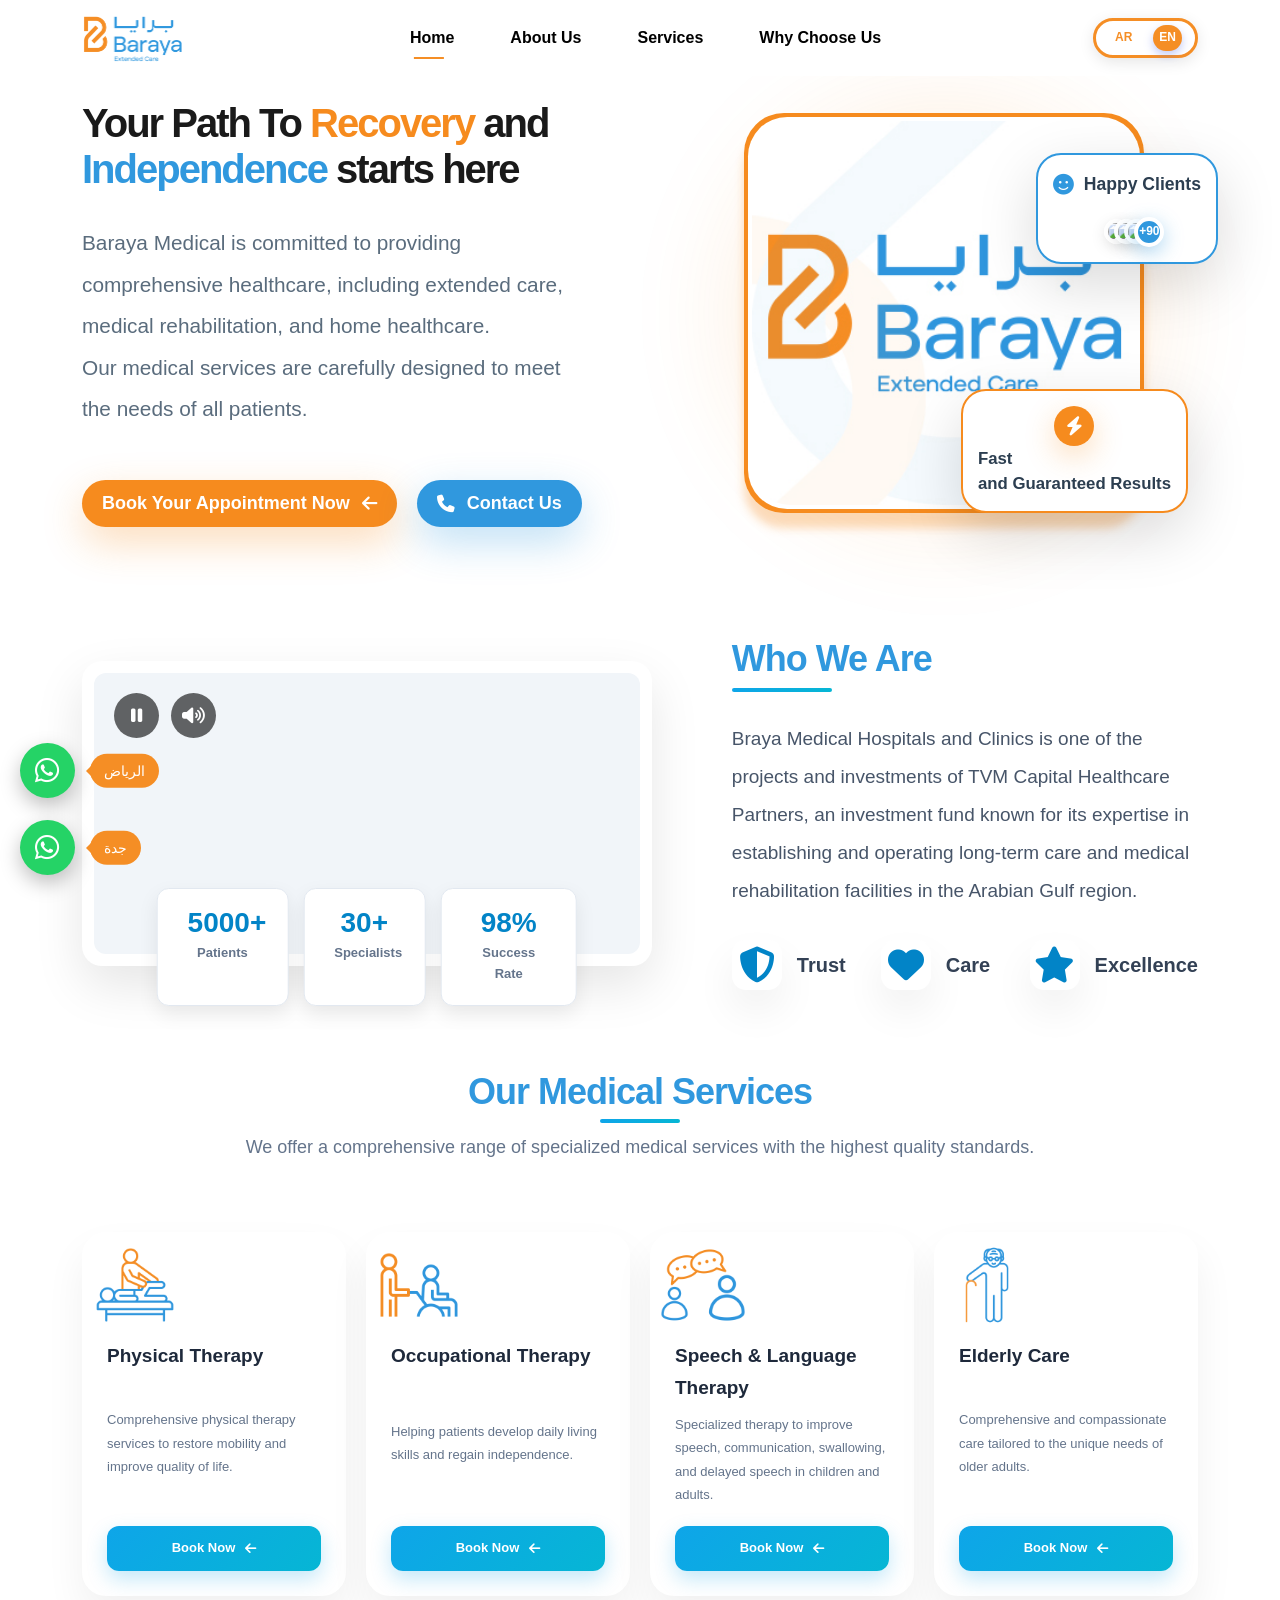
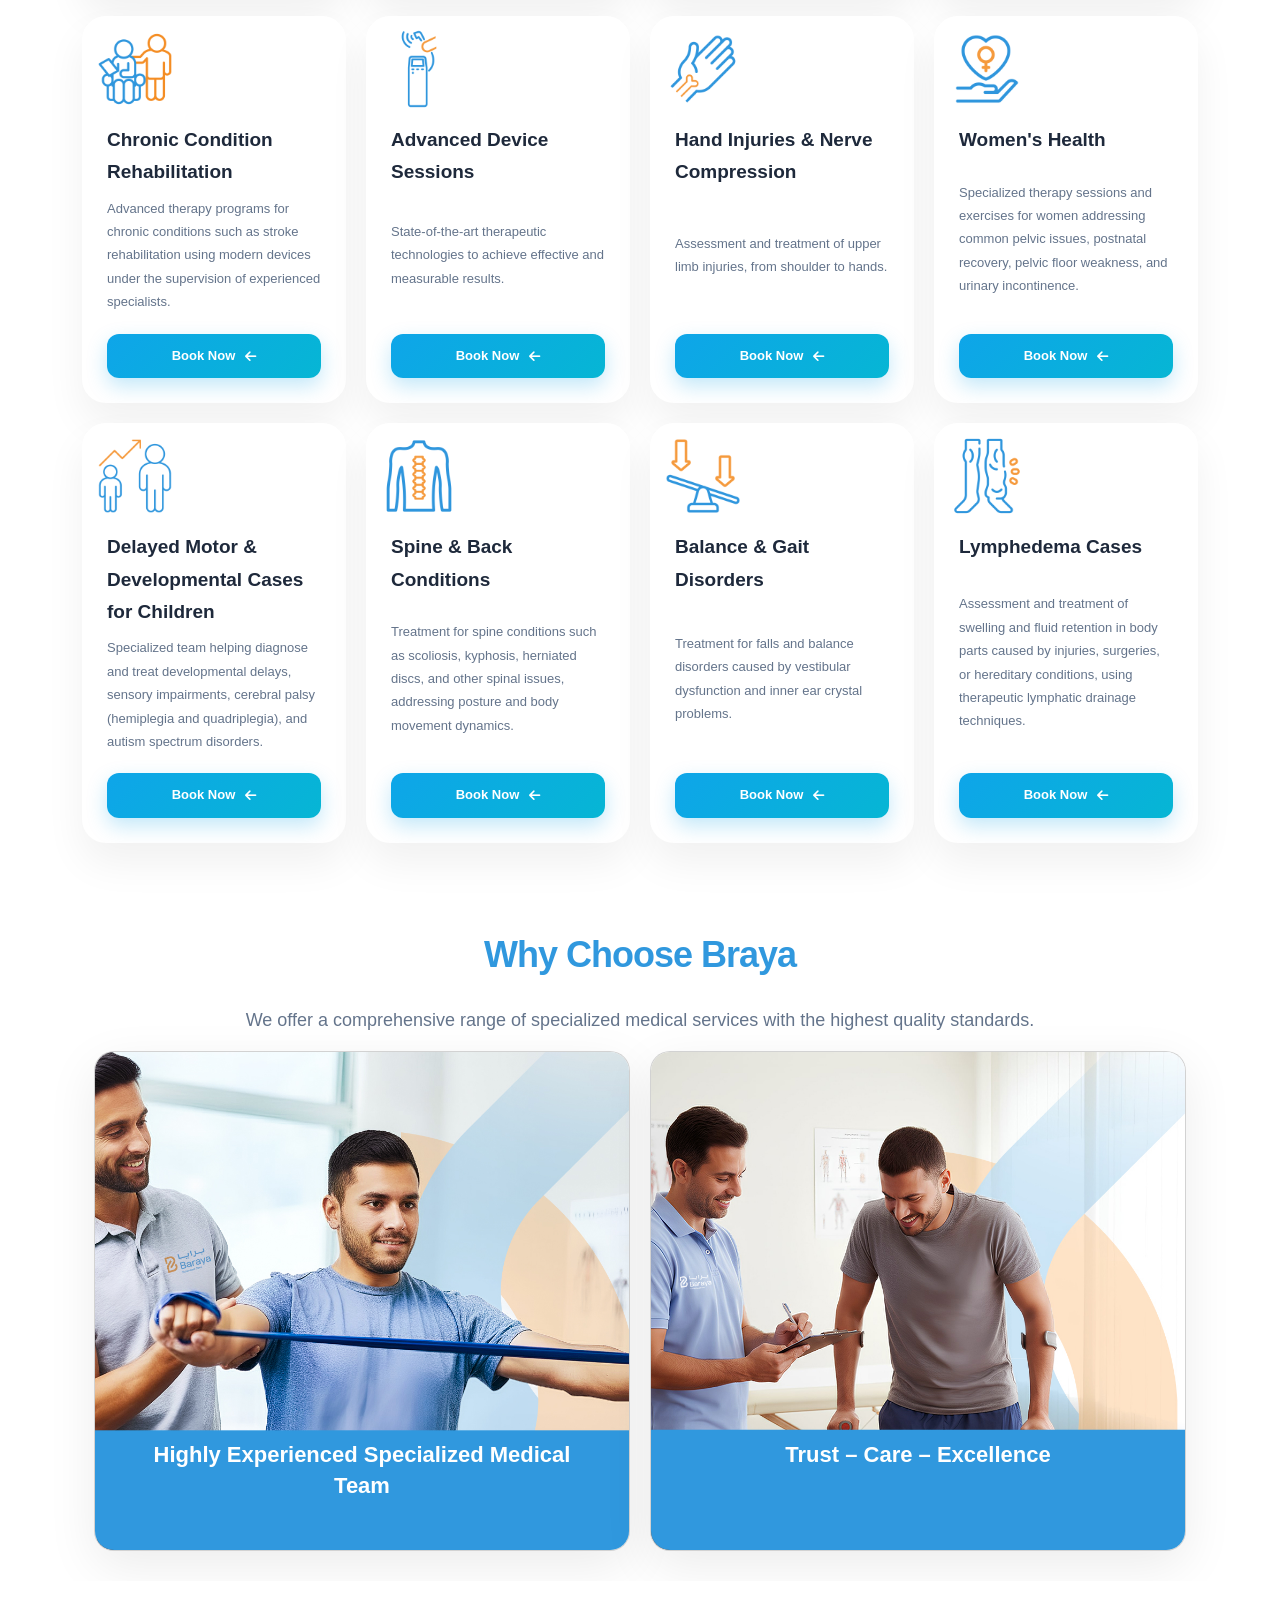
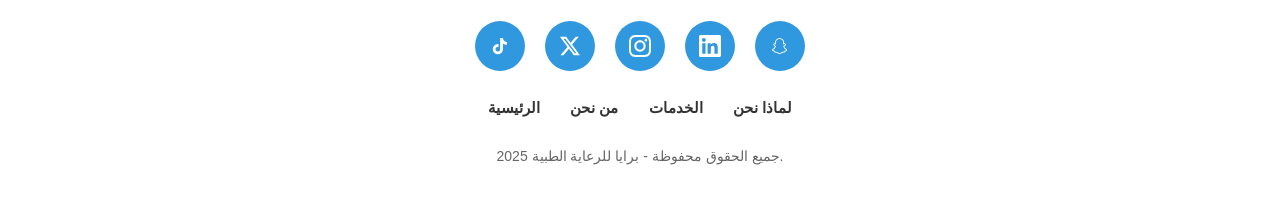
==== commit 066a524e: "first commit" ====
--- a/index_tow.html
+++ b/index_tow.html
@@ -138,7 +138,7 @@
                         <div class="video-wrapper">
                             <div class="image-box">
                                 <video id="myVideo" width="100%" autoplay loop playsinline>
-                                    <source src="./assets/img/vaidou (1).mp4" type="video/mp4">
+                                    <source src="./assets/img/axxs.mp4" type="video/mp4">
                                     متصفحك لا يدعم الفيديو.
                                 </video>
 
@@ -397,49 +397,57 @@
         <section class="main-section" id="why">
             <div class="container">
                 <h2 class="section-title_main">Why Choose Braya</h2>
-                <p>We offer a comprehensive range of specialized medical services with the highest standards of quality.
+                <p>We offer a comprehensive range of specialized medical services with the highest quality standards.
                 </p>
+
                 <div class="container">
                     <div class="main_card_container">
+
                         <div class="card">
                             <img src="./assets/img/b.jpg" alt="Physical Therapy" class="card-image">
                             <div class="card-overlay">
                                 <div class="card-icon">
                                     <div class="gear"></div>
                                 </div>
-                                <h3 class="card-title">Physical Therapy & Rehabilitation</h3>
+                                <h3 class="card-title">Highly Experienced Specialized Medical Team</h3>
                                 <p class="card-description">
                                     We provide comprehensive rehabilitation services aimed at reducing pain, restoring
-                                    movement, and improving strength and flexibility.
-                                    Our services include motor rehabilitation, treatment of sports injuries, and
-                                    management of muscular and neurological conditions.
-                                    Our highly experienced team relies on precise assessments and modern therapeutic
-                                    techniques to help you regain functionality and quality of life with confidence.
+                                    mobility,
+                                    and improving strength and flexibility. Our services include motor rehabilitation,
+                                    sports
+                                    injury treatment, and musculoskeletal and neurological conditions.
+                                    Our highly experienced team relies on accurate assessments and modern therapeutic
+                                    techniques
+                                    to help you regain efficiency and improve your daily quality of life with
+                                    confidence.
                                 </p>
                                 <button class="card-btn btn-book">Book Now</button>
                             </div>
                         </div>
 
                         <div class="card">
-                            <img src="./assets/img/v.jpg" alt="Customized Therapy Programs" class="card-image">
+                            <img src="./assets/img/v.jpg" alt="Rehabilitation Programs" class="card-image">
                             <div class="card-overlay">
                                 <div class="card-icon">
                                     <div class="gear"></div>
                                 </div>
-                                <h3 class="card-title">Customized Therapeutic Exercise Programs</h3>
+                                <h3 class="card-title">Trust – Care – Excellence</h3>
                                 <p class="card-description">
-                                    Scientifically proven therapeutic programs tailored for each case based on a
-                                    comprehensive assessment, provided under the supervision of our expert specialists.
-                                    These programs help accelerate recovery, support treatment outcomes, prevent
-                                    recurrence of injuries, and improve overall health and fitness for all ages.
+                                    Scientifically proven therapeutic programs customized for each case based on a
+                                    comprehensive
+                                    assessment, delivered under the supervision of dedicated and trusted specialists.
+                                    These programs help accelerate recovery, support treatment outcomes, prevent injury
+                                    recurrence, and improve overall health and fitness for all age groups.
                                 </p>
                                 <button class="card-btn btn-book">Book Now</button>
                             </div>
                         </div>
+
                     </div>
                 </div>
             </div>
         </section>
+
 
     </main>
 
@@ -503,19 +511,32 @@
                 <h2>Book Your Appointment</h2>
                 <p>Fill in the details and we will contact you shortly</p>
             </div>
+
             <form id="bookingForm">
                 <div class="form-group">
-                    <label for="name">Name *</label>
+                    <label for="name">Full Name *</label>
                     <input type="text" id="name" required placeholder="Enter your full name">
                 </div>
+
                 <div class="form-group">
-                    <label for="phone">Phone Number *</label>
-                    <input type="tel" id="phone" required placeholder="Enter your phone number">
-                </div>
+                    <label for="phone">Mobile Number *</label>
+                    <input type="tel" id="phone" required placeholder="Enter your mobile number">
+                </div>
+
+                <div class="form-group">
+                    <label for="city">City *</label>
+                    <select id="city" required>
+                        <option value="">Select City</option>
+                        <option value="jeddah">Jeddah</option>
+                        <option value="riyadh">Riyadh</option>
+                    </select>
+                </div>
+
                 <div class="form-group">
                     <label for="comment">Comment (Optional)</label>
                     <textarea id="comment" placeholder="Add any notes or additional details"></textarea>
                 </div>
+
                 <button type="submit" class="btn-submit">Submit Booking</button>
             </form>
         </div>
--- a/assets/css/styles.css
+++ b/assets/css/styles.css
@@ -1075,12 +1075,12 @@
     position: relative;
     transform: scale(0.7);
     transition: transform 0.3s ease;
-    box-shadow: 0 20px 60px rgba(0, 0, 0, 0.3);
-}
-
-.modal.show .modal-content {
-    transform: scale(1);
-}
+    -webkit-transform: scale(0.7);
+    -moz-transform: scale(0.7);
+    -ms-transform: scale(0.7);
+    -o-transform: scale(0.7);
+}
+
 
 .modal-close {
     position: absolute;
@@ -2748,4 +2748,16 @@
     .who-we-are-section {
         padding: 0;
     }
-}+}
+
+.form-group input,
+.form-group textarea,
+.form-group select {
+    width: 100%;
+    padding: 12px;
+    border: 2px solid #e0e0e0;
+    border-radius: 8px;
+    font-size: 16px;
+    transition: border-color 0.3s;
+    background-color: white;
+}
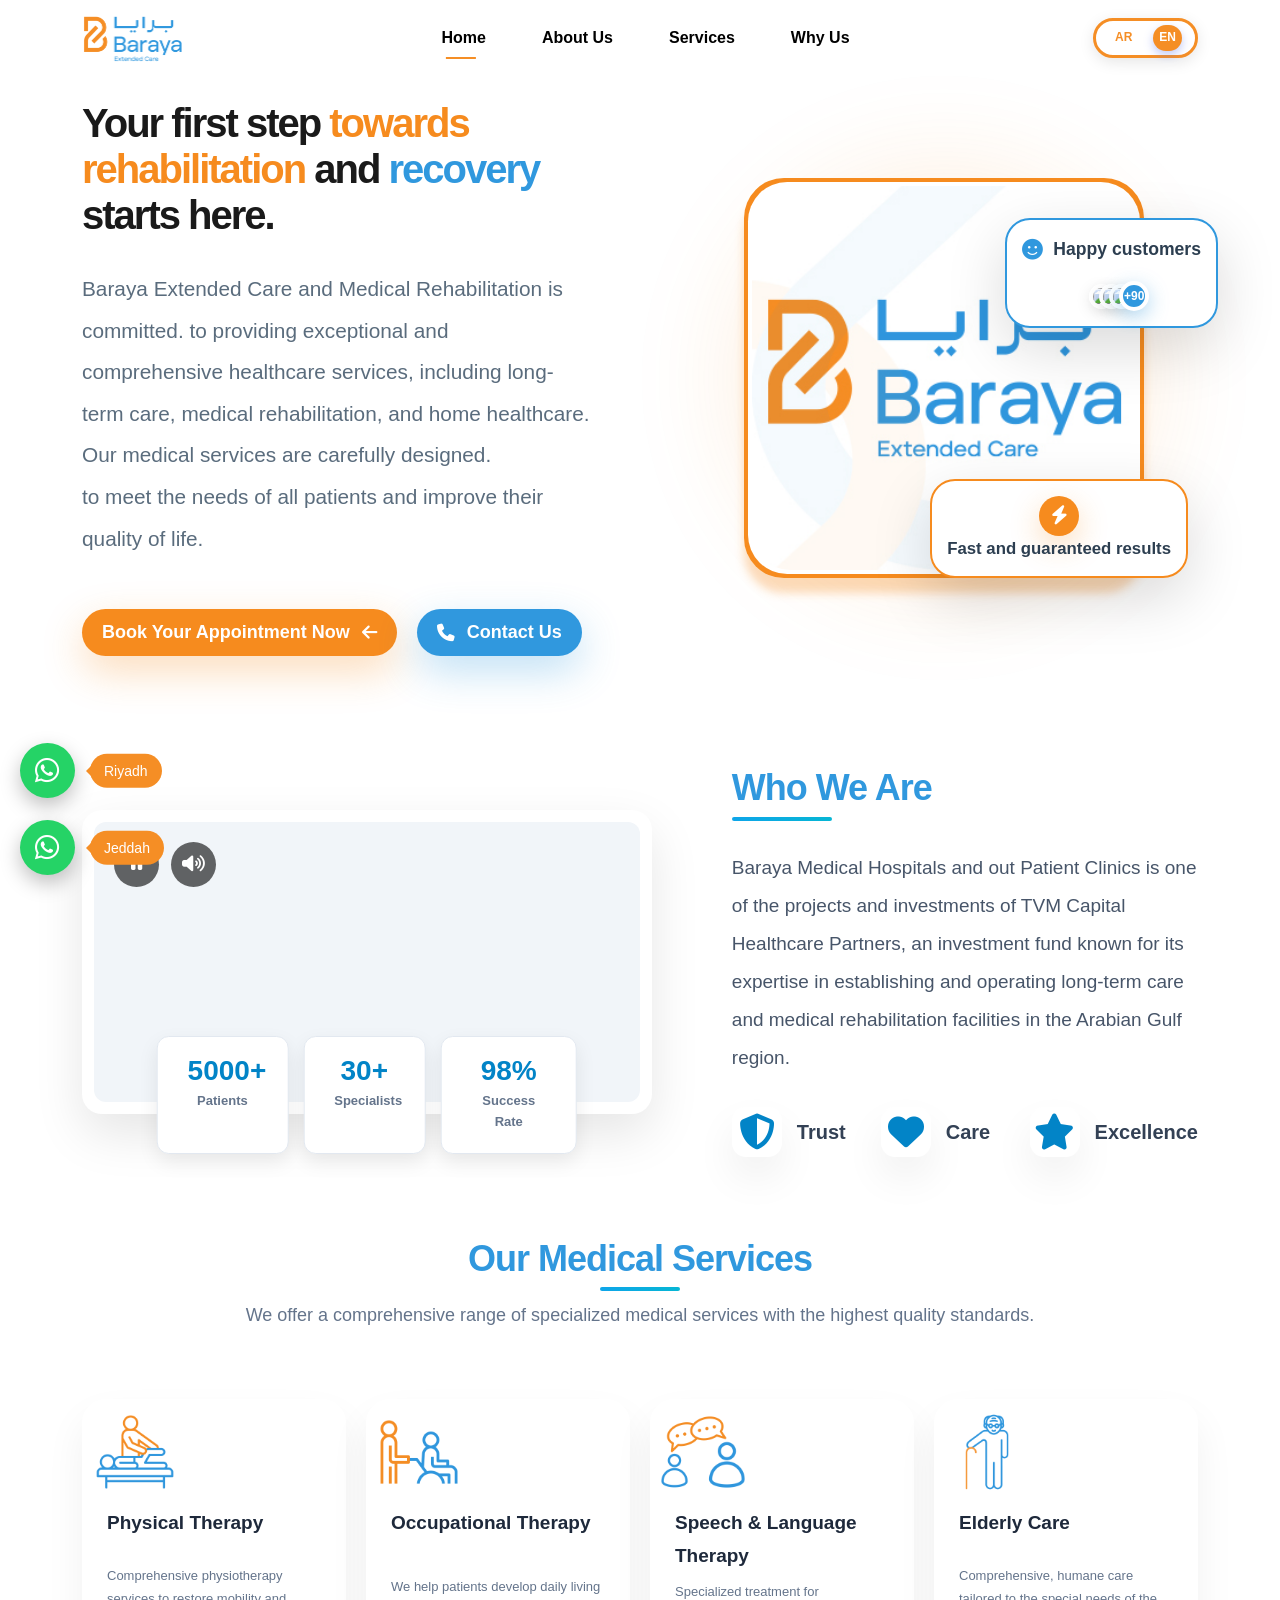
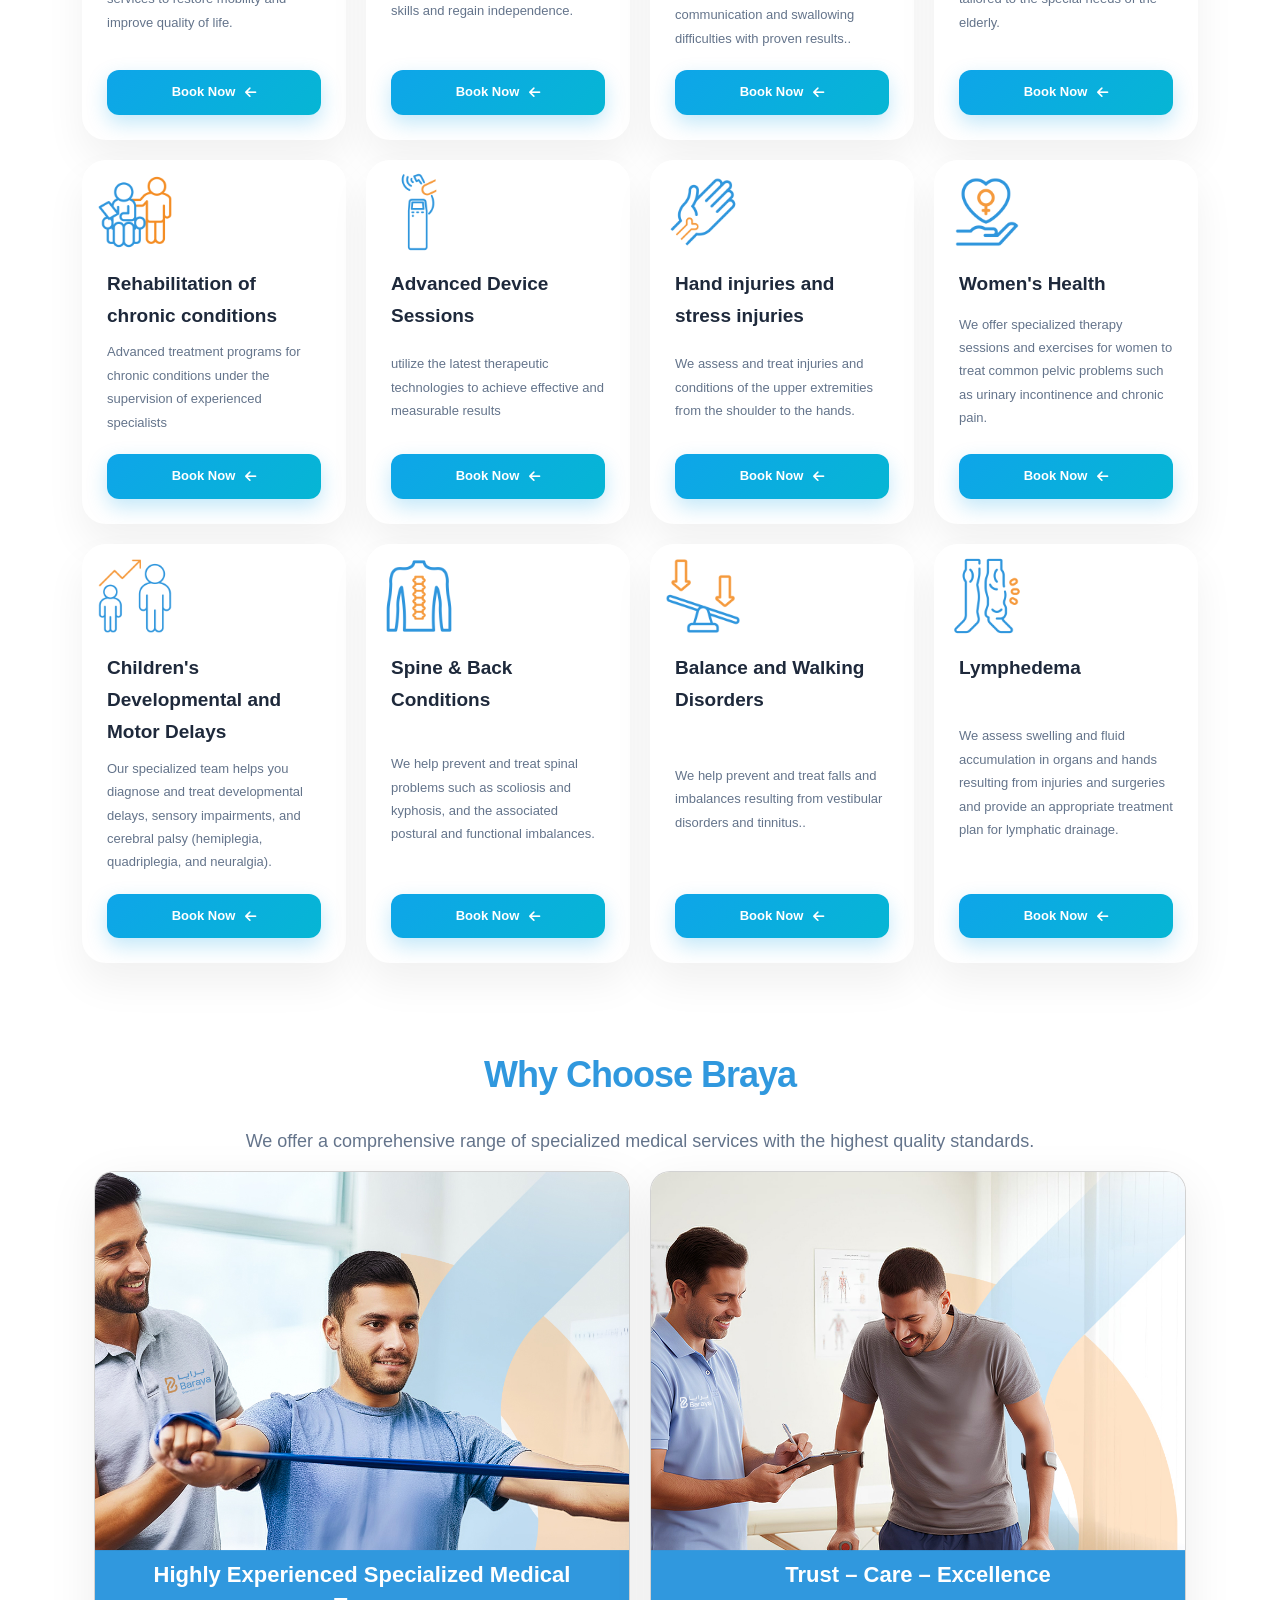
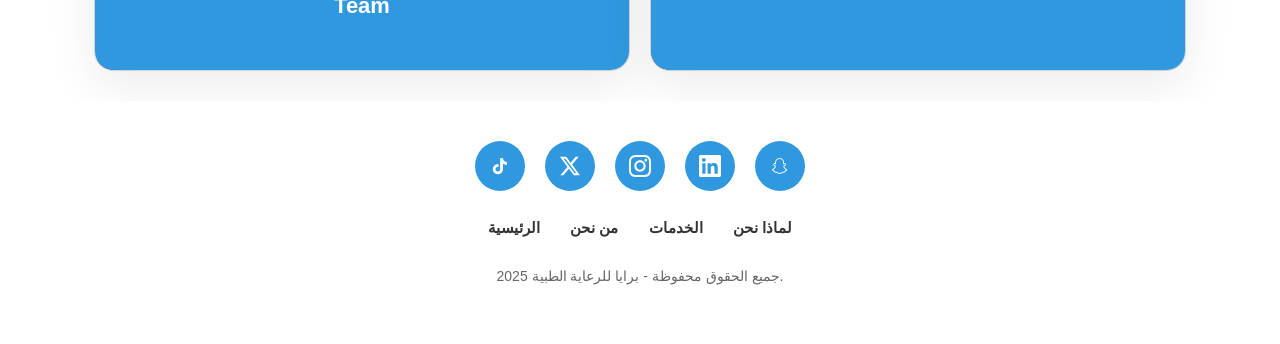
==== commit 52a171a1: "first commit" ====
--- a/index_tow.html
+++ b/index_tow.html
@@ -44,7 +44,7 @@
                         </li>
                         <li class="nav-item">
                             <a class="nav-link" href="#why">
-                                Why Choose Us
+                                Why Us
                             </a>
                         </li>
 
@@ -60,7 +60,6 @@
             </div>
         </nav>
     </header>
-
 
     <main>
         <section class="hero" id="home">
@@ -68,16 +67,23 @@
                 <div class="main_hero_container">
                     <div class="hero-content">
                         <h1>
-                            Your Path To
-                            <span class="orange-text">Recovery</span> and <span class="blue-text">Independence</span>
-                            starts here
+                            Your first step
+                            <span class="orange-text">towards rehabilitation </span> and <span
+                                class="blue-text">recovery </span>
+                            starts here.
                         </h1>
 
                         <p class="hero-description">
-                            Baraya Medical is committed to providing comprehensive healthcare, including extended care,
-                            medical rehabilitation, and home healthcare.
+                            Baraya Extended Care
+                            and Medical Rehabilitation is committed.
+                            to providing exceptional and
+                            comprehensive healthcare services,
+                            including long-term care, medical
+                            rehabilitation, and home healthcare. Our
+                            medical services are carefully designed.
                             <br>
-                            Our medical services are carefully designed to meet the needs of all patients.
+                            to meet the needs of all patients and
+                            improve their quality of life.
                         </p>
 
                         <div class="cta-buttons">
@@ -109,7 +115,7 @@
                             <div class="floating-card card-customers">
                                 <div class="card-title">
                                     <i class="fas fa-smile"></i>
-                                    <span>Happy Clients</span>
+                                    <span>Happy customers</span>
                                 </div>
                                 <div class="avatars-row">
                                     <img src="https://i.pravatar.cc/150?img=33" alt="Client" class="avatar">
@@ -123,7 +129,7 @@
                                 <div class="rating-icon">
                                     <i class="fas fa-bolt"></i>
                                 </div>
-                                <div class="rating-text">Fast<br>and Guaranteed Results</div>
+                                <div class="rating-text">Fast and guaranteed results</div>
                             </div>
                         </div>
                     </div>
@@ -171,9 +177,10 @@
                     <div class="values-container_main">
                         <h2 class="section-title">Who We Are</h2>
                         <p class="description-text">
-                            Braya Medical Hospitals and Clinics is one of the projects and investments of TVM Capital
-                            Healthcare Partners, an investment fund known for its expertise in establishing and
-                            operating long-term care and medical rehabilitation facilities in the Arabian Gulf region.
+                            Baraya Medical Hospitals and out Patient Clinics is one of the projects and investments of
+                            TVM Capital Healthcare Partners, an investment fund known for its expertise in establishing
+                            and operating long-term care and medical rehabilitation facilities in the Arabian Gulf
+                            region.
                         </p>
                         <div class="main_item">
                             <div class="value-item">
@@ -217,7 +224,7 @@
                         </div>
                         <div class="service-content">
                             <h3>Physical Therapy</h3>
-                            <p>Comprehensive physical therapy services to restore mobility and improve quality of life.
+                            <p>Comprehensive physiotherapy services to restore mobility and improve quality of life.
                             </p>
                             <button class="btn-book">
                                 <span>Book Now</span>
@@ -232,7 +239,7 @@
                         </div>
                         <div class="service-content">
                             <h3>Occupational Therapy</h3>
-                            <p>Helping patients develop daily living skills and regain independence.</p>
+                            <p>We help patients develop daily living skills and regain independence.</p>
                             <button class="btn-book">
                                 <span>Book Now</span>
                                 <i class="fas fa-arrow-left"></i>
@@ -246,8 +253,8 @@
                         </div>
                         <div class="service-content">
                             <h3>Speech & Language Therapy</h3>
-                            <p>Specialized therapy to improve speech, communication, swallowing, and delayed speech in
-                                children and adults.</p>
+                            <p>Specialized treatment for communication and swallowing difficulties with proven results..
+                            </p>
                             <button class="btn-book">
                                 <span>Book Now</span>
                                 <i class="fas fa-arrow-left"></i>
@@ -261,7 +268,7 @@
                         </div>
                         <div class="service-content">
                             <h3>Elderly Care</h3>
-                            <p>Comprehensive and compassionate care tailored to the unique needs of older adults.</p>
+                            <p>Comprehensive, humane care tailored to the special needs of the elderly.</p>
                             <button class="btn-book">
                                 <span>Book Now</span>
                                 <i class="fas fa-arrow-left"></i>
@@ -274,9 +281,10 @@
                             <img src="./assets/img/main_5.png" alt="">
                         </div>
                         <div class="service-content">
-                            <h3>Chronic Condition Rehabilitation</h3>
-                            <p>Advanced therapy programs for chronic conditions such as stroke rehabilitation using
-                                modern devices under the supervision of experienced specialists.</p>
+                            <h3>Rehabilitation of chronic conditions
+                            </h3>
+                            <p>Advanced treatment programs for chronic conditions under the supervision of experienced
+                                specialists</p>
                             <button class="btn-book">
                                 <span>Book Now</span>
                                 <i class="fas fa-arrow-left"></i>
@@ -290,7 +298,7 @@
                         </div>
                         <div class="service-content">
                             <h3>Advanced Device Sessions</h3>
-                            <p>State-of-the-art therapeutic technologies to achieve effective and measurable results.
+                            <p>utilize the latest therapeutic technologies to achieve effective and measurable results
                             </p>
                             <button class="btn-book">
                                 <span>Book Now</span>
@@ -304,8 +312,10 @@
                             <img src="./assets/img/main_7.png" alt="">
                         </div>
                         <div class="service-content">
-                            <h3>Hand Injuries & Nerve Compression</h3>
-                            <p>Assessment and treatment of upper limb injuries, from shoulder to hands.</p>
+                            <h3>Hand injuries and stress injuries
+                            </h3>
+                            <p>We assess and treat injuries and conditions of the upper extremities from the shoulder to
+                                the hands.</p>
                             <button class="btn-book">
                                 <span>Book Now</span>
                                 <i class="fas fa-arrow-left"></i>
@@ -319,8 +329,8 @@
                         </div>
                         <div class="service-content">
                             <h3>Women's Health</h3>
-                            <p>Specialized therapy sessions and exercises for women addressing common pelvic issues,
-                                postnatal recovery, pelvic floor weakness, and urinary incontinence.</p>
+                            <p>We offer specialized therapy sessions and exercises for women to treat common pelvic
+                                problems such as urinary incontinence and chronic pain.</p>
                             <button class="btn-book">
                                 <span>Book Now</span>
                                 <i class="fas fa-arrow-left"></i>
@@ -333,9 +343,9 @@
                             <img src="./assets/img/main_19.png" alt="">
                         </div>
                         <div class="service-content">
-                            <h3>Delayed Motor & Developmental Cases for Children</h3>
-                            <p>Specialized team helping diagnose and treat developmental delays, sensory impairments,
-                                cerebral palsy (hemiplegia and quadriplegia), and autism spectrum disorders.</p>
+                            <h3>Children's Developmental and Motor Delays</h3>
+                            <p>Our specialized team helps you diagnose and treat developmental delays, sensory
+                                impairments, and cerebral palsy (hemiplegia, quadriplegia, and neuralgia).</p>
                             <button class="btn-book">
                                 <span>Book Now</span>
                                 <i class="fas fa-arrow-left"></i>
@@ -349,8 +359,8 @@
                         </div>
                         <div class="service-content">
                             <h3>Spine & Back Conditions</h3>
-                            <p>Treatment for spine conditions such as scoliosis, kyphosis, herniated discs, and other
-                                spinal issues, addressing posture and body movement dynamics.</p>
+                            <p>We help prevent and treat spinal problems such as scoliosis and kyphosis, and the
+                                associated postural and functional imbalances.</p>
                             <button class="btn-book">
                                 <span>Book Now</span>
                                 <i class="fas fa-arrow-left"></i>
@@ -363,9 +373,10 @@
                             <img src="./assets/img/main_13.png" alt="">
                         </div>
                         <div class="service-content">
-                            <h3>Balance & Gait Disorders</h3>
-                            <p>Treatment for falls and balance disorders caused by vestibular dysfunction and inner ear
-                                crystal problems.</p>
+                            <h3>Balance and Walking Disorders
+                            </h3>
+                            <p>We help prevent and treat falls and imbalances resulting from vestibular disorders and
+                                tinnitus..</p>
                             <button class="btn-book">
                                 <span>Book Now</span>
                                 <i class="fas fa-arrow-left"></i>
@@ -378,10 +389,9 @@
                             <img src="./assets/img/main_14.png" alt="">
                         </div>
                         <div class="service-content">
-                            <h3>Lymphedema Cases</h3>
-                            <p>Assessment and treatment of swelling and fluid retention in body parts caused by
-                                injuries, surgeries, or hereditary conditions, using therapeutic lymphatic drainage
-                                techniques.</p>
+                            <h3>Lymphedema</h3>
+                            <p>We assess swelling and fluid accumulation in organs and hands resulting from injuries and
+                                surgeries and provide an appropriate treatment plan for lymphatic drainage.</p>
                             <button class="btn-book">
                                 <span>Book Now</span>
                                 <i class="fas fa-arrow-left"></i>
@@ -411,15 +421,14 @@
                                 </div>
                                 <h3 class="card-title">Highly Experienced Specialized Medical Team</h3>
                                 <p class="card-description">
-                                    We provide comprehensive rehabilitation services aimed at reducing pain, restoring
-                                    mobility,
-                                    and improving strength and flexibility. Our services include motor rehabilitation,
-                                    sports
-                                    injury treatment, and musculoskeletal and neurological conditions.
-                                    Our highly experienced team relies on accurate assessments and modern therapeutic
-                                    techniques
-                                    to help you regain efficiency and improve your daily quality of life with
-                                    confidence.
+                                    We offer comprehensive rehabilitation services aimed at improving quality of life by
+                                    reducing pain, restoring mobility, improving strength and flexibility. Our services
+                                    include different type pf rehabilitation services for variety of cases such as
+                                    pediatrics conditions, sports injuries conditions, musculoskeletal conditions,
+                                    neurological conditions, Lymphedema conditions, and women health conditions. Our
+                                    high experienced team relies on accurate assessment and new treatment techniques to
+                                    help you confidently regain the efficiency and the quality of your
+                                    daily life.
                                 </p>
                                 <button class="card-btn btn-book">Book Now</button>
                             </div>
@@ -433,11 +442,11 @@
                                 </div>
                                 <h3 class="card-title">Trust – Care – Excellence</h3>
                                 <p class="card-description">
-                                    Scientifically proven therapeutic programs customized for each case based on a
-                                    comprehensive
-                                    assessment, delivered under the supervision of dedicated and trusted specialists.
-                                    These programs help accelerate recovery, support treatment outcomes, prevent injury
-                                    recurrence, and improve overall health and fitness for all age groups.
+                                    Scientifically proven and specialized treatment programs tailored to each individual
+                                    case based on a comprehensive assessment. These programs are delivered under the
+                                    supervision of highly qualified and experienced professionals. They help accelerate
+                                    recovery, support treatment outcomes, prevent recurrence, and improve overall health
+                                    and Wellness for all ages.
                                 </p>
                                 <button class="card-btn btn-book">Book Now</button>
                             </div>
@@ -447,10 +456,7 @@
                 </div>
             </div>
         </section>
-
-
     </main>
-
 
     <footer>
         <div class="footer-content">
@@ -555,11 +561,11 @@
 
 
     <div class="whatsapp-floating">
-        <a href="https://wa.me/966556339036" target="_blank" class="wa-icon wa-one" data-city="الرياض">
+        <a href="https://wa.me/966556339036" target="_blank" class="wa-icon wa-one" data-city="Riyadh ">
             <i class="fa-brands fa-whatsapp"></i>
         </a>
 
-        <a href="https://wa.me/966555970651" target="_blank" class="wa-icon wa-two" data-city="جدة">
+        <a href="https://wa.me/966555970651" target="_blank" class="wa-icon wa-two" data-city="Jeddah">
             <i class="fa-brands fa-whatsapp"></i>
         </a>
     </div>
